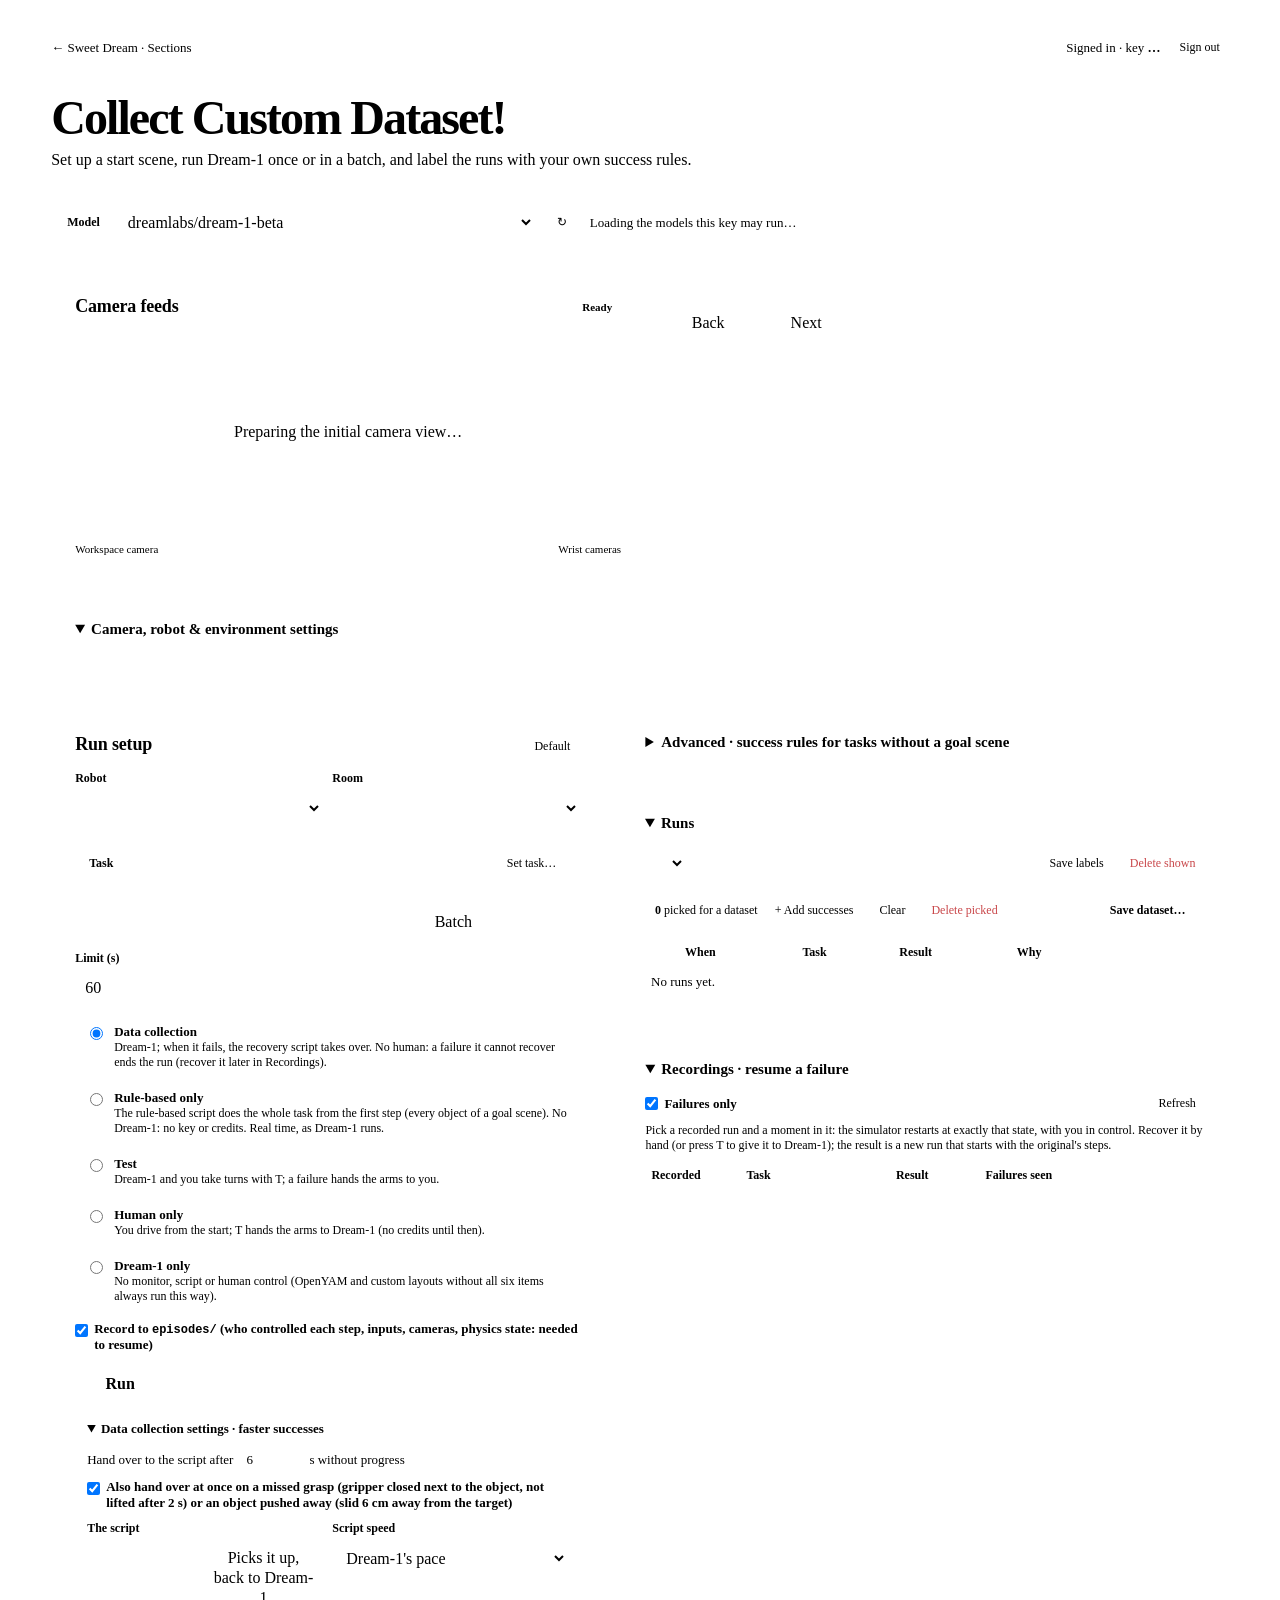
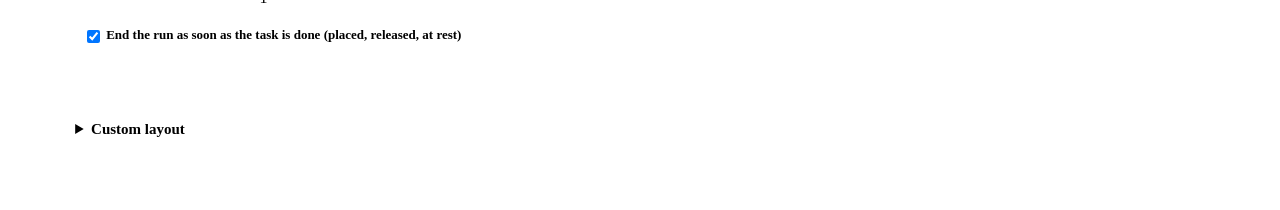
==== static/index.html @ d2696572 "Guide collection setup alongside the camera feed and review before launch" ====
<!doctype html>
<html lang="en">
<head>
<meta charset="utf-8">
<meta name="viewport" content="width=device-width, initial-scale=1">
<title>Sweet Dream · Collect Custom Dataset</title>
<link rel="icon" type="image/svg+xml" href="/icon.svg">
<link rel="preconnect" href="https://fonts.googleapis.com">
<link rel="preconnect" href="https://fonts.gstatic.com" crossorigin>
<link rel="stylesheet" href="https://fonts.googleapis.com/css2?family=Inter:wght@400;500;600;700&display=swap">
<script>
  const selectedTheme = new URLSearchParams(location.search).get("theme");
  if (selectedTheme === "soft" || selectedTheme === "bauhaus") {
    sessionStorage.setItem("sweetDreamTheme", selectedTheme);
  }
  if (sessionStorage.getItem("sweetDreamTheme") === "soft") {
    document.documentElement.dataset.theme = "soft";
  }
</script>
<link rel="stylesheet" href="/theme.css">
<style>
  /* Shared Sweet Dream workspace palette. */
  :root {
    color-scheme: light;
    --bg: var(--paper); --panel: var(--white); --well: var(--white);
    --line: var(--rule); --text: var(--ink); --muted: var(--ink-3);
    --accent: var(--sun); --accent-text: var(--ink); --accent-soft: var(--sun-wash); --accent-ink: var(--ochre);
    --btn: var(--well); --btn-hover: #eeebe2;
    --danger: #c9474a; --warn-bg: #fdf3c4; --warn: #7a5c00;
    --ok: #1f7a46; --ok-bg: #eefbf1; --bad: #c9474a; --bad-bg: #fff4f4; --touch: #3b86d1;
  }
  * { box-sizing: border-box; }
  [hidden] { display: none !important; }
  body { margin: 0; background: var(--bg); color: var(--text); font: 15px/1.5 var(--font); -webkit-font-smoothing: antialiased; }
  main { max-width: 1440px; margin: 0 auto; padding: 36px clamp(16px, 4vw, 56px) 48px; }
  header { margin-bottom: 24px; }
  header .topline { padding-bottom: 14px; border-bottom: 1px solid var(--line); display: flex; justify-content: space-between; align-items: center; gap: 10px; flex-wrap: wrap; margin-bottom: 20px; }
  header .back { display: inline-block; font-size: 13px; color: var(--muted); text-decoration: none; }
  header .account { display: flex; align-items: center; gap: 10px; font-size: 13px; color: var(--muted); }
  header .back:hover { color: var(--accent-ink); }
  .modelbar { display: flex; align-items: center; gap: 10px 14px; flex-wrap: wrap; margin: 0 0 20px; padding: 12px 16px;
              background: var(--accent-soft); border: 1px solid color-mix(in srgb, var(--accent) 35%, transparent); border-radius: 4px; }
  .modelbar label { margin: 0; font-weight: 600; }
  .modelbar select { width: auto; flex: 0 1 420px; }
  .modelbar .model-note { flex: 1 1 260px; font-size: 13px; color: var(--muted); }
  .modelbar.ft { background: var(--ok-bg); border-color: color-mix(in srgb, var(--ok) 35%, transparent); }
  .modelbar.ft .model-note b { color: var(--ok); }
  h1 { font-size: clamp(32px, 4.5vw, 48px); line-height: 1.05; letter-spacing: -.04em; font-weight: 700; margin: 0; }
  h2 { font-size: 18px; letter-spacing: -.01em; font-weight: 650; margin: 0 0 16px; }
  .sub { color: var(--muted); margin: 8px 0 0; }
  .workspace { display: grid; grid-template-columns: minmax(410px, 1fr) minmax(0, 1.1fr); gap: 18px; align-items: start; }
  .col { display: flex; flex-direction: column; gap: 16px; min-width: 0; }
  .panel { min-width: 0; background: var(--panel); border: 1px solid var(--line); border-radius: var(--radius); padding: clamp(14px, 2vw, 24px); }
  .row { display: grid; grid-template-columns: minmax(0, 1fr) 72px; gap: 10px; }
  .hrow { display: flex; gap: 8px; align-items: center; flex-wrap: wrap; }
  .grid3 { display: grid; grid-template-columns: minmax(0, 1fr) minmax(0, 1fr) minmax(0, 2fr); gap: 10px; align-items: start; }
  label, .label { display: block; font-size: 12px; font-weight: 550; color: var(--muted); margin-bottom: 5px; }
  input, select { width: 100%; min-width: 0; padding: 8px 10px; border: 1px solid var(--line); border-radius: var(--radius); background: var(--well); color: var(--text); font: inherit; }
  input[type="number"] { font-variant-numeric: tabular-nums; }
  input[type="checkbox"], input[type="radio"] { width: auto; flex: none; accent-color: var(--accent); }
  button, summary, input, select { outline-offset: 3px; }
  :focus-visible { outline: 2px solid var(--accent-ink); }
  button { padding: 8px 16px; border: 1px solid var(--line); border-radius: var(--radius); font: inherit; font-weight: 500; cursor: pointer; background: var(--btn); color: var(--ink); transition: background .15s, border-color .15s; }
  button:hover:not(:disabled) { background: var(--btn-hover); border-color: var(--line); }
  button:disabled { opacity: .45; cursor: default; }
  :is(#run, #startBatch, #saveDataset, #saveConfirm):not(.stop) {
    background: var(--accent); border-color: var(--accent); font-weight: 650;
  }
  :is(#run, #startBatch, #saveDataset, #saveConfirm):hover:not(:disabled):not(.stop) {
    background: var(--sun-hover); border-color: var(--sun-hover);
  }
  input[type="range"] { accent-color: var(--accent); }
  .workspace > .col > .panel:first-child { border-top: 2px solid var(--ink); }
  button.stop { background: #fc9ea0; border-color: #fc9ea0; color: var(--ink); }
  button.stop:hover:not(:disabled) { background: #fb8a8d; border-color: #fb8a8d; }
  button.ghost { background: transparent; color: var(--text); border-color: var(--line); font-weight: 500; }
  button.ghost:hover:not(:disabled) { background: #eeeeee; border-color: var(--line); }
  /* goal scene popup */
  .goal-row { display: flex; gap: 8px; align-items: center; flex-wrap: wrap; margin-top: 10px; font-size: 13px; }
  .goal-row .goal-note { color: var(--muted); flex: 1 1 200px; }
  .goal-row .goal-note b { color: var(--accent-ink); }
  .task-card { margin: 14px 0 12px; padding: 12px 14px; border: 1px solid var(--line); border-radius: 4px; background: var(--well); }
  .task-card-head { display: flex; justify-content: space-between; align-items: center; gap: 8px; }
  .task-card-head label { margin: 0; }
  .task-prompt { font-weight: 600; margin: 6px 0 2px; word-break: break-word; }
  .task-dialog-grid { display: grid; grid-template-columns: minmax(0, 1.55fr) minmax(260px, 1fr); gap: 16px; padding: 8px 18px 0; }
  @media (max-width: 820px) { .task-dialog-grid { grid-template-columns: 1fr; } }
  .task-side h4 { margin: 0 0 6px; font-size: 14px; }
  .task-side section { margin-bottom: 14px; }
  .task-side .examples { margin-top: 6px; }
  .range-row { display: grid; grid-template-columns: 92px 1fr 54px; gap: 8px; align-items: center; font-size: 13px; margin: 6px 0; }
  .range-row input[type=range] { width: 100%; padding: 0; }
  dialog#goalDialog { width: min(1180px, 97vw); max-width: 96vw; padding: 0; border: 1px solid var(--line); border-radius: 4px;
    background: var(--panel); color: var(--text); }
  dialog#goalDialog::backdrop { background: rgba(0, 0, 0, .6); }
  .goal-head { display: flex; justify-content: space-between; align-items: baseline; gap: 12px; padding: 16px 18px 6px; }
  .goal-head h3 { margin: 0; font-size: 18px; }
  .goal-body { padding: 8px 18px 0; }
  .goal-stage { position: relative; width: 100%; aspect-ratio: 16 / 9; background: #000; border-radius: 4px; overflow: hidden; }
  .goal-stage img, .goal-stage svg { position: absolute; inset: 0; width: 100%; height: 100%; }
  .goal-stage svg { touch-action: none; }
  .goal-stage .busy { position: absolute; inset: 0; display: grid; place-items: center; background: rgba(0, 0, 0, .55);
    color: #fff; font: 700 20px system-ui, sans-serif; letter-spacing: .01em; text-shadow: 0 2px 6px #000; }
  .goal-stage .busy[hidden] { display: none; }
  .goal-stage .busy span { padding: 10px 18px; border-radius: 4px; background: rgba(0, 0, 0, .7); border: 1px solid rgba(255, 255, 255, .25); }
  .goal-marker { cursor: grab; }
  .goal-marker:active { cursor: grabbing; }
  .goal-marker text { font: 600 13px system-ui, sans-serif; fill: #fff; paint-order: stroke; stroke: #000; stroke-width: 3px; }
  .goal-list { display: grid; gap: 6px; font-size: 13px; color: var(--muted); margin: 10px 0 0; min-height: 1.4em; }
  .goal-list .goal-rel { display: flex; flex-wrap: wrap; align-items: center; gap: 8px; }
  .goal-list select { width: auto; padding: 4px 8px; font-size: 13px; }
  .goal-foot { display: flex; justify-content: space-between; gap: 10px; flex-wrap: wrap; padding: 14px 18px 16px; }
  button.small { padding: 4px 9px; font-size: 12px; }
  button.danger { color: var(--bad); border-color: var(--bad-bg); }
  button.danger:hover:not(:disabled) { background: var(--bad-bg); filter: none; }
  .actions { display: flex; gap: 8px; margin-top: 14px; flex-wrap: wrap; align-items: center; }
  .actions button { min-width: 90px; }
  .examples { display: flex; flex-wrap: wrap; gap: 6px; margin-top: 10px; }
  .examples button, #oodReset { background: transparent; color: var(--muted); border-color: var(--line); font-weight: 500; padding: 4px 9px; font-size: 11px; }
  .fold > summary, .ood summary { cursor: pointer; font-size: 15px; font-weight: 650; }
  .fold > summary::marker, .ood summary::marker { color: var(--accent-ink); }
  .fold[open] > summary { margin-bottom: 14px; }
  .ood-grid { display: grid; grid-template-columns: repeat(2, minmax(0, 1fr)); gap: 10px; margin: 14px 0 10px; }
  .ood fieldset { min-width: 0; margin: 0; padding: 9px 11px 11px; background: var(--well); border: 1px solid var(--line); border-radius: 4px; }
  .ood legend { padding: 0 5px; font-weight: 650; font-size: 12px; }
  .ood-field + .ood-field { margin-top: 9px; }
  .ood-slider { display: grid; grid-template-columns: minmax(0, 1fr) 4.4rem; gap: 8px; align-items: center; }
  .ood-slider input[type="range"] { background: transparent; border: 0; margin: 0; padding: 0; accent-color: var(--accent); cursor: pointer; }
  .ood-slider input[type="number"], .ood select { padding: 5px 7px; font-size: 12px; }
  .monitor-header { display: flex; justify-content: space-between; align-items: center; gap: 12px; margin-bottom: 12px; flex-wrap: wrap; }
  .monitor-header h2 { margin: 0; }
  .status { display: inline-flex; align-items: center; gap: 7px; padding: 3px 9px; border: 1px solid var(--line); border-radius: 4px; font-size: 11px; }
  .dot { width: 7px; height: 7px; border-radius: 50%; background: var(--muted); }
  .dot.on { background: var(--accent); }
  .status[data-state="error"] { color: var(--danger); }
  .status[data-state="error"] .dot { background: var(--danger); }
  .muted { color: var(--muted); }
  .small { font-size: 12px; }
  #statusMore { margin: 10px 0 0; font-size: 12px; }
  #statusMore:empty { display: none; }
  .view { width: 100%; aspect-ratio: 720 / 270; border-radius: 4px; display: block; }
  img.view { background: #1c1c1c; object-fit: contain; }
  .placeholder { border: 1px dashed var(--line); background: var(--well); display: grid; place-items: center; color: var(--muted); text-align: center; padding: 12px; }
  .legend { display: flex; justify-content: space-between; gap: 8px; font-size: 11px; color: var(--muted); margin-top: 9px; }
  pre { margin: 12px 0 0; padding: 10px; border-radius: 4px; background: var(--well); max-height: 160px; overflow: auto; font-size: 12px; color: var(--muted); white-space: pre-wrap; overflow-wrap: anywhere; }
  details.log summary { font-size: 11px; color: var(--muted); cursor: pointer; margin-top: 10px; }

  /* API key, mode and task notes */
  .grid2 { display: grid; grid-template-columns: repeat(auto-fit, minmax(160px, 1fr)); gap: 10px; margin-bottom: 14px; }
  /* error banner: every error the page shows, in one place */
  .errbar { border: 1px solid var(--danger); background: color-mix(in srgb, var(--danger) 10%, var(--panel)); border-radius: 4px;
            padding: 10px 14px; margin: 0 0 16px; display: grid; grid-template-columns: 1fr auto; gap: 4px 12px; }
  .errbar[hidden] { display: none; }
  .errbar strong { color: var(--danger); font-size: 14px; }
  .errbar .hint { font-size: 13px; grid-column: 1; }
  .errbar .acts { grid-column: 1 / -1; display: flex; gap: 8px; flex-wrap: wrap; }
  .errbar .acts:empty { display: none; }
  .errbar details { grid-column: 1 / -1; font-size: 12px; color: var(--muted); }
  .errbar pre { white-space: pre-wrap; overflow-wrap: anywhere; margin: 6px 0 0; }
  .errbar .close { grid-column: 2; grid-row: 1; align-self: start; }
  fieldset.bad { border-color: var(--danger) !important; }
  /* in-page confirm / notice (window.confirm and alert do nothing in some embedded browsers) */
  dialog.ask { border: 1px solid var(--line); border-radius: 4px; background: var(--panel); color: var(--text); padding: 18px 20px; max-width: 440px; }
  dialog.ask::backdrop { background: #0008; }
  dialog.ask p { margin: 0 0 14px; font-size: 14px; line-height: 1.5; white-space: pre-line; }
  dialog.ask .acts { display: flex; justify-content: flex-end; gap: 8px; }
  .setup-head { display: flex; justify-content: space-between; align-items: baseline; gap: 8px; }
  .robot-note { font-size: 12px; color: var(--muted); margin: -6px 0 14px; min-height: 0; }
  .robot-note:empty { display: none; }
  .robot-note.bad { color: var(--warn); }
  .robot-note a { color: var(--accent-ink); }
  .yam-only.off { opacity: .45; pointer-events: none; }
  .toggle { display: grid; grid-template-columns: 1fr 1fr; border: 1px solid var(--line); border-radius: 4px; overflow: hidden; }
  .toggle button { border-radius: 0; border: 0; background: var(--well); color: var(--muted); font-weight: 500; padding: 7px 6px; line-height: 1.25; min-width: 0; overflow-wrap: anywhere; }
  .toggle button:hover:not(:disabled):not(.on) { background: #f4f1ec; border: 0; }
  .toggle button.on { background: var(--ink); border-color: var(--ink); color: #ffffff; font-weight: 600; }
  .toggle button.on:hover:not(:disabled) { background: var(--ink-hover); border-color: var(--ink-hover); }
  .mode { margin-bottom: 4px; }  /* the full width of the panel */
  .toggle.types { grid-template-columns: repeat(auto-fit, minmax(104px, 1fr)); margin-bottom: 10px; }
  .toggle.types button { padding: 6px 4px; font-size: 12px; }
  .task-note { font-size: 12px; margin-top: 6px; color: var(--muted); }
  .task-note.bad, .scene-note.bad, .batch-end.bad { color: var(--bad); }

  /* chips (objects, batch tasks) */
  .items { display: flex; flex-wrap: wrap; gap: 6px; }
  .item { display: inline-block; max-width: 100%; padding: 4px 10px; border: 1px solid var(--line); border-radius: 4px; background: var(--well); color: var(--text); font-weight: 500; font-size: 12px; line-height: 1.4; text-align: left; overflow-wrap: anywhere; }
  .item i { width: 9px; height: 9px; border-radius: 50%; display: inline-block; margin-right: 6px; vertical-align: -1px; }
  .item.on { background: var(--accent-soft); border-color: var(--accent); }
  .item.off { opacity: .45; text-decoration: line-through; }
  .item .judge { color: var(--muted); font-weight: 400; }
  .item .remove { margin-left: 2px; padding: 0 4px; border-radius: 4px; color: var(--muted); font-weight: 700; }
  .item .remove:hover { background: var(--bad-bg); color: var(--bad); }
  .pairs-edit { display: flex; flex-wrap: wrap; gap: 8px; align-items: center; margin-top: 8px; font-size: 12px; }
  .pair { display: inline-flex; align-items: center; gap: 4px; padding: 3px 4px 3px 6px; border: 1px solid var(--line); border-radius: 4px; background: var(--well); }
  .pair select { width: auto; padding: 3px 6px; font-size: 12px; }
  .pair .remove { cursor: pointer; padding: 0 5px; border-radius: 4px; color: var(--muted); font-weight: 700; }
  .pair .remove:hover { background: var(--bad-bg); color: var(--bad); }

  /* run modes, human control and recordings (KSY) */
  .modes { display: grid; gap: 6px; margin-top: 12px; }
  .modes label { display: flex; gap: 8px; align-items: flex-start; margin: 0; padding: 7px 10px; border: 1px solid var(--line); border-radius: 4px; background: var(--well); color: var(--text); font-size: 13px; font-weight: 600; cursor: pointer; }
  .modes label:has(input:checked) { border-color: var(--accent); background: var(--accent-soft); }
  .modes input { margin-top: 3px; }
  .modes span.muted { display: block; font-weight: 400; font-size: 12px; }
  .help { padding: 10px 12px; border-radius: 4px; background: var(--warn-bg); color: var(--warn); margin-top: 12px; font-weight: 600; font-size: 13px; }
  .help.ok { background: var(--ok-bg); color: var(--ok); }
  .control-head { display: flex; gap: 8px; align-items: center; flex-wrap: wrap; margin-top: 12px; }
  .badge { display: inline-block; padding: 2px 10px; border-radius: 4px; font-weight: 650; font-size: 12px; border: 1px solid var(--line); }
  .badge.human { background: var(--accent); color: var(--accent-text); border-color: var(--accent); }
  .badge.returning, .badge.paused { background: var(--warn-bg); color: var(--warn); }
  .badge.script { background: var(--ok-bg); color: var(--ok); border-color: var(--ok); }
  .control-buttons { display: flex; gap: 6px; flex-wrap: wrap; margin: 10px 0 6px; }
  .control-buttons button { padding: 6px 11px; font-size: 12px; }
  .keys { display: grid; grid-template-columns: auto 1fr; gap: 3px 10px; font-size: 12px; margin: 8px 0 0; }
  .keys dd { margin: 0; color: var(--muted); }
  kbd.down { background: var(--accent); color: var(--accent-text); }
  img.view.control { cursor: crosshair; }
  .pill { display: inline-block; padding: 0 8px; border-radius: 4px; font-size: 11px; border: 1px solid var(--line); }
  .pill.failure { color: var(--bad); border-color: var(--bad); }
  .pill.success { color: var(--ok); border-color: var(--ok); }
  .eps-wrap { max-height: 280px; overflow: auto; }
  tr.chosen td { background: var(--accent-soft); }
  .resume { display: grid; grid-template-columns: repeat(auto-fit, minmax(220px, 1fr)); gap: 14px; margin-top: 14px; }
  .resume img { width: 100%; aspect-ratio: 16 / 9; object-fit: contain; background: #1c1c1c; border-radius: 4px; }
  .resume input[type=range] { padding: 0; border: 0; background: transparent; accent-color: var(--accent); }

  .collect-box { margin-top: 10px; padding: 10px 12px; border: 1px solid var(--line); border-radius: 4px; background: var(--well); }
  .collect-box summary { cursor: pointer; font-size: 13px; font-weight: 650; }
  .collect-box .grid2 { margin: 10px 0 6px; }
  .collect-box .check { margin: 6px 0 0; align-items: flex-start; }
  .collect-box .check input { margin-top: 3px; }
  .inline-num { display: inline-flex; align-items: center; gap: 6px; font-size: 13px; }
  .inline-num input { width: 64px; padding: 5px 7px; }

  /* custom layout */
  .check { display: flex; gap: 8px; align-items: center; font-size: 13px; color: var(--text); margin: 0 0 12px; }
  .check code { font-size: 12px; }
  #layoutBody { display: flex; flex-direction: column; gap: 12px; }
  #layoutBody.off { opacity: .5; }
  .robot { border: 1px solid var(--line); border-radius: 4px; padding: 7px 11px; background: var(--well); display: flex; justify-content: space-between; align-items: baseline; gap: 8px; flex-wrap: wrap; }
  .robot strong { font-size: 13px; }
  .robot span { font-size: 11px; color: var(--muted); }
  svg.map { width: 100%; max-width: 520px; height: auto; display: block; border-radius: 4px; touch-action: none; user-select: none; }
  svg.map text { font-size: 22px; font-weight: 600; fill: #3b3326; pointer-events: none; }
  svg.map [data-item] { cursor: grab; }
  .scene-note { font-size: 12px; color: var(--muted); }

  /* batch progress (in the monitor) */
  .batch-box { display: flex; flex-direction: column; gap: 12px; padding: 18px; border: 1px dashed var(--line); border-radius: 4px; background: var(--well); overflow-wrap: anywhere; }
  .batch-box .title { display: flex; justify-content: space-between; gap: 12px; flex-wrap: wrap; font-size: 15px; }
  .bar { height: 10px; background: var(--line); border-radius: 4px; overflow: hidden; }
  .bar div { height: 100%; width: 0; background: var(--accent); transition: width .3s; }
  .counts { display: flex; gap: 8px; flex-wrap: wrap; align-items: center; font-size: 13px; }
  video.view { background: #1c1c1c; object-fit: contain; }
  .cam-tabs { display: inline-flex; gap: 4px; }
  .cam-tabs button { padding: 2px 8px; font-size: 11px; background: transparent; color: var(--muted); border: 1px solid var(--line); border-radius: 4px; }
  .cam-tabs button.on { color: var(--accent-ink); border-color: var(--accent); }
  .batch-live { display: grid; grid-template-columns: repeat(auto-fit, minmax(240px, 1fr)); gap: 10px; }
  .batch-live:empty { display: none; }
  .batch-live figure { margin: 0; }
  .batch-live img { width: 100%; aspect-ratio: 16 / 6; object-fit: contain; background: #1c1c1c; border-radius: 4px; display: block; }
  .batch-live figcaption { font-size: 11px; color: var(--muted); margin-top: 3px; overflow-wrap: anywhere; }

  /* success rules */
  .banners { display: grid; grid-template-columns: repeat(auto-fit, minmax(150px, 1fr)); gap: 10px; }
  .banner { border: 1px solid var(--line); border-radius: 4px; padding: 12px; background: var(--well); display: flex; flex-direction: column; gap: 8px; }
  .banner .head { display: flex; align-items: center; gap: 8px; font-weight: 650; font-size: 13px; }
  .banner .num { width: 20px; height: 20px; border-radius: 50%; background: var(--accent); color: var(--accent-text); display: grid; place-items: center; font-size: 11px; flex: none; }
  .banner .value { font-size: 22px; font-weight: 600; color: var(--accent-ink); line-height: 1.1; }
  .banner .value small { font-size: 13px; font-weight: 500; color: var(--muted); }
  .banner p { margin: 0; font-size: 12px; color: var(--muted); }
  .banner input[type=range] { padding: 0; border: 0; background: transparent; accent-color: var(--accent); }
  .scale { display: flex; justify-content: space-between; font-size: 11px; color: var(--muted); margin-top: -6px; }
  .hint { color: var(--muted); font-size: 12px; margin: 0 0 12px; }
  .saved-note { font-size: 12px; color: var(--muted); margin-top: 8px; min-height: 18px; }

  /* runs */
  .chip { display: inline-block; padding: 1px 8px; border-radius: 4px; font-weight: 700; font-size: 11px; white-space: nowrap; }
  .chip.success { background: var(--ok-bg); color: var(--ok); }
  .chip.failure { background: var(--bad-bg); color: var(--bad); }
  .chip.invalid { background: var(--warn-bg); color: var(--warn); }
  table { width: 100%; border-collapse: collapse; font-size: 13px; table-layout: fixed; }
  th, td { text-align: left; padding: 7px 6px; border-bottom: 1px solid var(--line); vertical-align: top; overflow-wrap: break-word; }
  th { color: var(--muted); font-weight: 550; font-size: 12px; }
  th:nth-child(1) { width: 17%; } th:nth-child(3) { width: 16%; } th:nth-child(5) { width: 14%; }
  #runsTable th:nth-child(1) { width: 34px; } #runsTable th:nth-child(2) { width: 16%; }
  #runsTable th:nth-child(3) { width: auto; } #runsTable th:nth-child(4) { width: 15%; }
  #runsTable th:nth-child(5) { width: auto; } #runsTable th:nth-child(6) { width: 12%; }
  /* The run list fits its panel's width (not the window's): fewer columns when the panel is narrow. */
  #runsPanel { container-type: inline-size; }
  @container (max-width: 560px) {
    .hide-md { display: none; }
    #runsTable th:nth-child(2) { width: 21%; } #runsTable th:nth-child(4) { width: 21%; }
  }
  @container (max-width: 400px) {
    .hide-sm { display: none; }
    #runsTable th:nth-child(2) { width: 27%; } #runsTable th:nth-child(4) { width: 27%; }
  }
  .pick { width: 26px; height: 26px; padding: 0; border-radius: 4px; font-weight: 700; font-size: 15px; line-height: 1;
          background: transparent; color: var(--muted); border: 1px solid var(--line); }
  .pick.on { background: var(--accent); color: var(--accent-text); border-color: var(--accent); }
  tr.picked td:first-child { box-shadow: inset 3px 0 0 var(--accent); }
  .run-settings { display: block; font-size: 11px; color: var(--muted); margin-top: 2px; }
  .dataset-bar { display: flex; gap: 8px; align-items: center; flex-wrap: wrap; margin-top: 10px; padding: 8px 10px; border: 1px solid var(--line); border-radius: 4px; background: var(--well); }
  .dataset-bar input { width: 150px; padding: 5px 8px; font-size: 12px; }
  .dataset-note { font-size: 12px; color: var(--muted); margin-top: 6px; }
  .dataset-note.ok { color: var(--ok); }
  label.check { display: inline-flex; gap: 6px; align-items: center; font-size: 13px; color: var(--text); cursor: pointer; margin: 0; }
  label.check input { width: auto; margin: 0; }
  dialog.save { width: min(560px, calc(100vw - 32px)); max-height: calc(100vh - 32px); padding: 20px; border: 1px solid var(--line); border-radius: 4px; background: var(--panel); color: var(--text); }
  dialog.save::backdrop { background: rgba(0, 0, 0, .55); }
  dialog.save h2 { margin: 0 0 4px; }
  dialog.save .field { margin-top: 12px; }
  .places { display: flex; gap: 6px; flex-wrap: wrap; margin-top: 8px; }
  .folders { list-style: none; margin: 8px 0 0; padding: 4px; height: 200px; overflow: auto; border: 1px solid var(--line); border-radius: 4px; background: var(--well); }
  .folders li button { display: block; width: 100%; text-align: left; padding: 5px 8px; border: 0; border-radius: 4px; background: transparent; color: var(--text); font-weight: 400; font-size: 13px; overflow-wrap: anywhere; }
  .folders li button:hover, .folders li button:focus-visible { background: var(--accent-soft); }
  .folders li.empty { padding: 8px; color: var(--muted); font-size: 12px; }
  .save-target { margin-top: 10px; font-size: 12px; color: var(--muted); overflow-wrap: anywhere; }
  .save-target code { color: var(--text); }
  .save-error { margin-top: 8px; font-size: 12px; color: var(--bad); }
  .dialog-actions { display: flex; justify-content: flex-end; gap: 8px; margin-top: 16px; }
  dl.settings { display: grid; grid-template-columns: max-content minmax(0, 1fr); gap: 3px 12px; font-size: 12px; margin: 6px 0 0; }
  dl.settings dt { color: var(--muted); }
  dl.settings dd { margin: 0; overflow-wrap: anywhere; }
  tbody tr { cursor: pointer; }
  tbody tr:hover, tbody tr.sel { background: var(--accent-soft); }
  .detail { display: grid; grid-template-columns: minmax(0, 1fr); gap: 12px; margin-top: 14px; }
  .checks { list-style: none; padding: 0; margin: 8px 0 0; font-size: 13px; }
  .checks li { padding: 2px 0; }
  .checks .y { color: var(--ok); font-weight: 700; }
  .checks .n { color: var(--bad); font-weight: 700; }
  .hand { margin-top: 12px; padding: 12px; border: 1px solid var(--line); border-radius: 4px; background: var(--well); }
  .hand-buttons { display: flex; flex-wrap: wrap; gap: 6px; margin: 6px 0 8px; }
  .hand-buttons button { background: var(--panel); color: var(--text); border-color: var(--line); font-weight: 550; padding: 6px 11px; }
  .hand-buttons button.on[data-hand="success"] { background: var(--ok-bg); color: var(--ok); border-color: var(--ok); }
  .hand-buttons button.on[data-hand="failure"] { background: var(--bad-bg); color: var(--bad); border-color: var(--bad); }
  .hand-buttons button.on[data-hand="invalid"] { background: var(--warn-bg); color: var(--warn); border-color: var(--warn); }
  kbd { font: 11px ui-monospace, monospace; padding: 0 4px; border: 1px solid var(--line); border-radius: 4px; color: var(--muted); margin-left: 4px; }
  .by-hand { font-size: 11px; color: var(--accent-ink); margin-left: 4px; }
  svg.chart { width: 100%; height: auto; display: block; margin-top: 6px; }
  .examples button { max-width: 100%; text-align: left; overflow-wrap: anywhere; }
  .monitor-header .status { max-width: 100%; }
  .warming { display: flex; gap: 10px; align-items: flex-start; margin: 0 0 12px; padding: 10px 12px; border-radius: 4px;
             background: var(--warn-bg); color: var(--warn); font-size: 13px; }
  .view-wrap { position: relative; }
  .warming-overlay { position: absolute; inset: 0; z-index: 2; display: grid; place-content: center; justify-items: center; gap: 12px;
                     border-radius: 4px; background: color-mix(in srgb, var(--bg) 96%, transparent); text-align: center; color: var(--text); }
  .warming-overlay .ring { width: 64px; height: 64px; border-radius: 50%; border: 6px solid color-mix(in srgb, var(--accent) 30%, var(--bg));
                           border-top-color: var(--accent-ink); animation: warming-spin .9s linear infinite; }
  .warming-overlay strong { font-size: 15px; font-weight: 600; }
  .warming-overlay span { font-size: 13px; color: var(--muted); }
  @keyframes warming-spin { to { transform: rotate(360deg); } }
  @media (prefers-reduced-motion: reduce) { .warming-overlay .ring { animation-duration: 2.4s; } }
  .batch-box .title strong { min-width: 0; overflow-wrap: anywhere; }
  svg.chart text { fill: var(--muted); font-size: 11px; }
  .chart-legend { display: flex; flex-wrap: wrap; gap: 12px; font-size: 11px; color: var(--muted); margin-top: 4px; }
  .sw { display: inline-block; width: 12px; height: 8px; border-radius: 2px; margin-right: 4px; vertical-align: middle; }

  @media (max-width: 900px) {
    .workspace { grid-template-columns: minmax(0, 1fr); }
  }
  @media (max-width: 560px) {
    main { padding-top: 24px; }
    .panel { padding: 14px; }
    .ood-grid { grid-template-columns: minmax(0, 1fr); }
    .grid3 { grid-template-columns: minmax(0, 1fr) minmax(0, 1fr); }
    .grid3 > :last-child { grid-column: 1 / -1; }
  }
  .collection-console { display: grid; grid-template-columns: minmax(0, 1.05fr) minmax(0, 1fr); gap: 18px; align-items: start; margin-bottom: 24px; }
  #wizard { min-width: 0; }
  #wizard > section { max-height: 54dvh; overflow: auto; scrollbar-gutter: stable; padding: 2px; }
  @media (max-width: 760px) {
    .collection-console { grid-template-columns: minmax(0, 1fr); gap: 12px; }
    #wizard > section { max-height: 38dvh; }
    .collection-console .monitor .view { max-height: 24dvh; }
  }
  #stageNav { display: flex; gap: 8px; flex-wrap: wrap; margin-bottom: 16px; }
  #stageNav button { background: var(--panel); color: var(--text); border: 1px solid var(--line); }
  #stageNav [aria-current="step"] { background: var(--accent-soft); border-color: var(--accent-ink); }
  #wizard .panel + .panel { margin-top: 12px; }
  #wizard dl { display: grid; grid-template-columns: minmax(7rem, 1fr) 3fr; gap: 6px 14px; }
  #wizard dd { margin: 0; overflow-wrap: anywhere; }
  .workspace:has(> .col:empty) { grid-template-columns: 1fr; }
  .workspace > .col:empty { display: none; }
</style>
</head>
<body>
<main>
  <header>
    <div class="topline">
      <a class="back" href="/sections">← Sweet Dream · Sections</a>
      <div class="account"><span>Signed in · key <b id="keyHint">…</b></span><button type="button" class="ghost small" id="signOut">Sign out</button></div>
    </div>
    <h1>Collect Custom Dataset!</h1>
    <p class="sub">Set up a start scene, run Dream-1 once or in a batch, and label the runs with your own success rules.</p>
  </header>
  <section class="modelbar" id="modelBar" aria-label="Model">
    <label for="model">Model</label>
    <select id="model" aria-describedby="modelNote"><option>dreamlabs/dream-1-beta</option></select>
    <button type="button" class="ghost small" id="modelReload" title="List the models this key may run again (after a fine-tuning job finishes)">↻</button>
    <span class="model-note" id="modelNote">Loading the models this key may run…</span>
  </section>
  <dialog class="ask" id="askDialog" aria-labelledby="askText">
    <p id="askText"></p>
    <div class="acts"><button class="ghost" id="askNo">Cancel</button><button id="askYes">OK</button></div>
  </dialog>
  <div class="errbar" id="errBar" role="alert" hidden>
    <strong id="errTitle"></strong>
    <button class="ghost small close" id="errClose" aria-label="Dismiss the error">✕</button>
    <div class="hint" id="errHint"></div>
    <div class="acts" id="errActs"></div>
    <details id="errMore"><summary>Details</summary><pre id="errRaw"></pre></details>
  </div>

  <div class="collection-console">
  <section class="panel monitor" aria-labelledby="viewTitle">
    <div class="monitor-header">
      <h2 id="viewTitle">Camera feeds</h2>
      <div class="status" id="statusBadge" role="status"><span class="dot" id="dot"></span><strong id="statusText">Ready</strong></div>
    </div>
    <div class="warming" id="warmingNote" role="status" hidden><span id="warmingText"></span></div>
    <div class="view-wrap">
    <div class="warming-overlay" id="warmingOverlay" hidden><div class="ring" aria-hidden="true"></div>
      <strong>Starting the model…</strong><span id="warmingWait"></span></div>
    <img id="live" class="view" alt="Live camera view" hidden>
    <div id="placeholder" class="view placeholder">Preparing the initial camera view…</div>
    <div id="batchBox" class="batch-box" hidden>
      <div class="title"><strong id="batchTitle"></strong><span class="muted" id="batchTime"></span></div>
      <div class="bar"><div id="batchBar"></div></div>
      <div class="counts" id="batchCounts"></div>
      <div class="muted small" id="batchNow"></div>
      <div class="batch-live" id="batchLive" aria-label="Camera view of each episode going now"></div>
      <div class="batch-end small" id="batchEnd"></div>
      <div><button class="ghost small" id="batchShow">Show these runs</button></div>
    </div>
    </div>
    <div class="legend"><span>Workspace camera</span><span>Wrist cameras</span></div>
    <div id="controlBox" hidden>
      <div class="help" id="help" hidden></div>
      <div class="control-head"><strong>Control</strong><span class="badge" id="controlMode">Dream-1</span><span class="muted small" id="teleopInfo"></span></div>
      <div class="small" style="color: var(--warn); min-height: 1.2em" id="reach"></div>
      <div class="muted small" id="message"></div>
      <div class="muted small" id="stage"></div>
      <div class="control-buttons" id="controlButtons">
        <button id="takeBtn">Take over (T)</button>
        <button class="ghost" data-press="lower">Lower</button>
        <button class="ghost" data-press="grip">Grip (Space)</button>
        <button class="ghost" data-press="lift">Lift</button>
        <button class="ghost" data-press="tab">Switch arm (Tab)</button>
        <button class="ghost" data-press="home">Home (H)</button>
        <button class="ghost" data-press="g" id="graspBtn">Grasp: from above (G)</button>
      </div>
      <details class="log"><summary>Mouse and keys</summary>
        <p class="muted small" style="margin: 6px 0 0"><b>Click an object</b> in a camera to move a hand above it (a wrist camera moves its own arm) · <b>drag</b> in the top camera to move the hand along the table · <b>wheel</b> for up / down.</p>
        <dl class="keys">
          <dt><kbd data-k="w">W</kbd><kbd data-k="s">S</kbd></dt><dd>hand away from / toward the top camera</dd>
          <dt><kbd data-k="a">A</kbd><kbd data-k="d">D</kbd></dt><dd>hand left / right in the picture</dd>
          <dt><kbd data-k="r">R</kbd><kbd data-k="f">F</kbd></dt><dd>hand up / down</dd>
          <dt><kbd data-k="q">Q</kbd><kbd data-k="e">E</kbd></dt><dd>turn the hand</dd>
          <dt><kbd data-k="z">Z</kbd><kbd data-k="x">X</kbd></dt><dd>tilt the hand</dd>
          <dt><kbd>G</kbd></dt><dd>grasp from above ↔ tilted (from the side)</dd>
          <dt><kbd>Space</kbd></dt><dd>open / close the gripper</dd>
          <dt><kbd>Tab</kbd></dt><dd>switch arm</dd>
          <dt><kbd>V</kbd></dt><dd>point the hand straight down</dd>
          <dt><kbd>H</kbd></dt><dd>arm back to its start pose</dd>
          <dt><kbd>T</kbd></dt><dd>take the arms from Dream-1 / give them back</dd>
        </dl>
      </details>
    </div>
    <p class="muted" id="previewStatus" role="status" hidden></p>
    <p class="muted" id="statusMore"></p>
    <details class="log" id="logBox" hidden><summary>Log</summary><pre id="log"></pre></details>
  </section>
  <section id="wizard" aria-label="Collection setup">
    <nav id="stageNav" aria-label="Setup steps"></nav>
    <section id="taskStage"></section>
    <section id="sceneStage" hidden></section>
    <section id="optionsStage" hidden></section>
    <section id="reviewStage" hidden>
      <div class="panel"><h2>Review your run</h2><dl id="reviewList"></dl>
      <details><summary>Detailed settings</summary><dl id="reviewDetails"></dl></details>
      <div id="launchActions" class="actions"></div></div>
    </section>
    <div class="actions"><button class="ghost" id="previousStage">Back</button><button id="nextStage">Next</button></div>
  </section>

  <section class="panel ood-panel yam-only" aria-label="Camera, robot &amp; environment settings">
    <details class="ood" open>
      <summary>Camera, robot &amp; environment settings</summary>
      <form id="ood" class="ood-grid" aria-label="Camera, robot &amp; environment settings"></form>
      <button id="oodReset" type="reset" form="ood" hidden>Reset scene settings</button>
      <p id="oodError" class="muted" role="status" hidden></p>
    </details>
  </section>
  </div>
  <div class="workspace">
  <div class="col">
  <section class="panel setup" aria-labelledby="setupTitle">
    <div class="setup-head"><h2 id="setupTitle">Run setup</h2>
      <button class="ghost small" id="defaults" title="Back to the default start: YAM tabletop, every scene setting at its default, nothing random, no custom layout (the seed is kept)">Default</button></div>
    <div class="grid2">
      <div><label for="robot">Robot</label><select id="robot" aria-describedby="robotNote"></select></div>
      <div><label for="room">Room</label><select id="room"></select></div>
    </div>
    <div class="robot-note" id="robotNote"></div>

    <div class="task-card">
      <div class="task-card-head"><label>Task</label><button id="setTask" class="small">Set task…</button></div>
      <div class="task-prompt" id="taskPrompt"></div>
      <div class="muted small" id="taskJudged"></div>
    </div>

    <div class="toggle mode" role="group" aria-label="Mode">
      <button id="modeSingle" class="on" aria-pressed="true">Single run</button>
      <button id="modeBatch" aria-pressed="false">Batch</button>
    </div>
    <div id="seedBox"></div>

    <div id="singleForm">
      <div style="margin-top: 12px; max-width: 160px">
        <label for="seconds">Limit (s)</label><input id="seconds" type="number" min="10" max="900" value="60" title="Up to 300 s, or 900 s in test and human-only runs">
      </div>
      <div class="modes" role="radiogroup" aria-label="Run mode">
        <label><input type="radio" name="runMode" value="collect" checked><span>Data collection<span class="muted">Dream-1; when it fails, the recovery script takes over. No human: a failure it cannot recover ends the run (recover it later in Recordings).</span></span></label>
        <label><input type="radio" name="runMode" value="script"><span>Rule-based only<span class="muted">The rule-based script does the whole task from the first step (every object of a goal scene). No Dream-1: no key or credits. Real time, as Dream-1 runs.</span></span></label>
        <label><input type="radio" name="runMode" value="test"><span>Test<span class="muted">Dream-1 and you take turns with T; a failure hands the arms to you.</span></span></label>
        <label><input type="radio" name="runMode" value="human"><span>Human only<span class="muted">You drive from the start; T hands the arms to Dream-1 (no credits until then).</span></span></label>
        <label><input type="radio" name="runMode" value="plain"><span>Dream-1 only<span class="muted">No monitor, script or human control (OpenYAM and custom layouts without all six items always run this way).</span></span></label>
      </div>
      <div id="singleCollectSlot"></div>
      <label class="check" style="margin: 10px 0 0; align-items: flex-start"><input type="checkbox" id="record" checked style="margin-top: 3px"><span>Record to <code>episodes/</code> <span class="muted">(who controlled each step, inputs, cameras, physics state: needed to resume)</span></span></label>
      <div class="actions">
        <button id="run">Run</button>
        <button id="reset" class="ghost" hidden title="Start the same run again from the beginning">Reset</button>
        <button id="stop" class="stop" hidden>Stop</button>
      </div>
    </div>

    <details class="collect-box" id="collectBox" open>
      <summary id="collectTitle">Data collection settings · faster successes</summary>
      <div class="inline-num" id="stallRow" style="margin-top: 10px">Hand over to the script after
        <input id="stallS" type="number" min="2" max="30" step="1" value="6" aria-label="Seconds without progress"> s without progress</div>
      <label class="check" id="quickRow"><input type="checkbox" id="quickFail" checked><span>Also hand over at once on a <b>missed grasp</b> (gripper closed next to the object, not lifted after 2 s) or an object <b>pushed away</b> (slid 6 cm away from the target)</span></label>
      <div class="grid2">
        <div id="goalRow"><label>The script</label>
          <div class="toggle" role="group" aria-label="The script's goal">
            <button id="goalFinish" class="on" aria-pressed="true" title="Pick the object up, put it in the target, let go">Finishes the task</button>
            <button id="goalCarry" aria-pressed="false" title="Pick the object up and give the arms back to Dream-1">Picks it up, back to Dream-1</button>
          </div>
        </div>
        <div><label for="scriptSpeed">Script speed</label>
          <select id="scriptSpeed"><option value="1">Dream-1's pace</option><option value="1.5">1.5×</option><option value="2">2×</option><option value="3">3×</option></select>
        </div>
      </div>
      <label class="check"><input type="checkbox" id="endOnSuccess" checked><span>End the run as soon as the task is done (placed, released, at rest)</span></label>
    </details>

    <div id="batchForm" hidden>
      <div class="grid2" style="margin-top: 12px">
        <div><label for="batchCount">Episodes</label><input id="batchCount" type="number" min="1" max="500" value="20"></div>
        <div><label for="batchSeconds">Seconds each</label><input id="batchSeconds" type="number" min="10" max="300" value="60"></div>
        <!-- Data collection always draws its episodes from the seed above (train seeds): no choice to show. -->
        <div hidden><label>Seeds</label>
          <div class="toggle" role="group" aria-label="Seeds" style="grid-template-columns: 1fr">
            <button id="splitTrain" class="on" aria-pressed="true" title="One seed is the whole batch: it gives every episode its own layout, and the same seed gives the same episodes again">From the seed</button>
          </div>
        </div>
      </div>
      <div class="grid2" style="margin: 12px 0 0; grid-template-columns: minmax(0, 2fr) minmax(90px, 1fr)">
        <div><label>Each episode</label>
          <div class="toggle" role="group" aria-label="Batch mode" style="grid-template-columns: repeat(2, 1fr)">
            <button id="batchCollect" class="on" aria-pressed="true" title="Dream-1; when it fails, the recovery script takes over">Data collection</button>
            <button id="batchScript" aria-pressed="false" title="The rule-based script does the whole task; no Dream-1, no credits">Rule-based only</button>
            <button id="batchPlain" aria-pressed="false" title="Dream-1 only">Dream-1 only</button>
            <button id="batchOriginal" aria-pressed="false" title="The baseline: the seed and the environment fixed (every episode from the simulator's default scene, the same object layout, with default scene settings); Dream-1 with the recovery script, as in Data collection">Original</button>
          </div>
        </div>
        <div><label for="batchWorkers">At once</label><input id="batchWorkers" type="number" min="1" max="4" value="2" title="Episodes run at the same time (1 to 4)"></div>
      </div>
      <div id="varyRow" style="margin-top: 12px"><label>Scene per episode</label>
        <div class="toggle" role="group" aria-label="Scene per episode">
          <button id="varyOff" class="on" aria-pressed="true" title="Every episode uses the scene settings below and the room picked above">Same settings</button>
          <button id="varyOn" aria-pressed="false" title="Each episode draws, from its own seed and close to the defaults: the workspace camera's position (±3 cm), angle (±8°, roll ±5°) and field of view (±8°), the light (0.8× to 1.2×), and the room (YAM tabletop or Evening den)">Vary per episode</button>
        </div>
        <p class="muted small" id="varyNote" style="margin: 4px 0 0" hidden>Each episode draws, from its own seed and close to the defaults: the camera's position, angle and field of view, the light, and the room (YAM tabletop or Evening den). The same batch seed gives the same scenes again.</p>
      </div>
      <div id="batchCollectSlot"></div>
      <p class="muted small" style="margin: 8px 0 12px" id="batchHow">The seed is the whole batch: it gives each episode its own layout (the same episodes again with the same seed; other seeds share none). The scene settings below apply to every episode; the ones marked <em>random</em> are drawn from each episode's seed. Runs in the background.</p>
      <p class="muted small" style="margin: 8px 0 12px" id="batchHowOriginal" hidden>Original: the seed and the environment are fixed: every episode starts from the simulator's default scene (the same object layout) with default scene settings; the seed and the scene settings below are not used. Dream-1 runs with the failure monitor and the recovery script, as in Data collection (its settings above).</p>
      <p class="small" style="margin: 0 0 4px">Every episode runs <b>the task above</b> (<span id="batchTaskName"></span>).</p>
      <div id="batchTaskList" hidden>
      <label>Tasks <span class="muted">(taken in turn)</span></label>
      <div class="items" id="batchTasks"></div>
      <div class="hrow" style="margin-top: 10px">
        <div style="flex: 1 1 240px"><input id="customPrompt" maxlength="300" placeholder="Your own prompt, e.g. put the apple in the bowl and the banana on the plate" aria-label="Your own prompt"></div>
        <button class="ghost" id="addTask">Add</button>
      </div>
      <div class="pairs-edit">
        <span class="muted">judge as</span>
        <select id="draftType" aria-label="Task type" style="width: auto">
          <option value="pick_place">Pick &amp; place</option><option value="move_to_area">Move to area</option>
          <option value="lift">Lift</option><option value="push">Push</option>
        </select>
        <span id="pairRows" class="pairs-edit" style="margin: 0"></span>
        <button class="ghost small" id="addPair" title="Judge one more object">+ object</button>
      </div>
      </div>
      <div class="actions" style="justify-content: space-between">
        <span class="muted small" id="batchEstimate"></span>
        <span class="hrow"><button id="startBatch">Start batch</button><button id="stopBatch" class="stop" hidden>Stop batch</button></span>
      </div>
    </div>
  </section>



  <section class="panel">
    <details class="fold yam-only" id="layoutPanel">
      <summary>Custom layout</summary>
      <label class="check"><input type="checkbox" id="customOn"> Use my own layout instead of the seed's (single runs)</label>
      <p class="muted small" style="margin: -6px 0 12px">Pick what is on the table and drag it. Settings marked <em>random</em> need the seed's layout, so they are not drawn with a custom layout. Batches always start from seeds.</p>
      <div id="layoutBody" class="off">
        <div class="robot"><strong>Robot: YAM · 2 arms</strong><span>The only robot in this simulator</span></div>
        <div><label>Objects</label><div class="items" id="objectToggles"></div></div>
        <div><label>Targets</label><div class="items" id="targetToggles"></div></div>
        <svg class="map" id="map" viewBox="0 0 720 540" role="img" aria-label="Top view of the table. Drag objects to move them."></svg>
        <div class="hrow" style="justify-content: space-between">
          <div class="scene-note" id="sceneNote"></div>
          <div class="hrow"><button id="shuffle" class="ghost small">Shuffle</button><button id="resetScene" class="ghost small">Reset</button></div>
        </div>
      </div>
    </details>
  </section>
  </div>

  <div class="col">


  <section class="panel">
    <details class="fold" id="rulesPanel">
      <summary>Advanced · success rules for tasks without a goal scene</summary>
      <p class="muted small" style="margin: 0 0 10px">A task with a goal scene is judged by the range set in <b>Set task</b>. These rules judge tasks by their words alone (lift, push, areas), the team's batch task lists, and past runs.</p>
      <div class="toggle types" id="ruleTypes" role="group" aria-label="Task type"></div>
      <p class="hint" id="ruleHint"></p>
      <div class="banners" id="banners"></div>
      <div class="saved-note" id="rulesNote"></div>
    </details>
  </section>

  <section class="panel">
    <details class="fold" id="runsPanel" open>
      <summary>Runs</summary>
      <div class="hrow" style="justify-content: space-between">
        <select id="runFilter" aria-label="Which runs" style="width: auto; max-width: 100%"></select>
        <span class="hrow"><button id="saveLabels" class="ghost small">Save labels</button><button id="deleteShown" class="ghost small danger" title="Delete every run shown in the list, with its recording">Delete shown</button><button id="runOriginal" class="ghost small" hidden title="The baseline of this batch: the same task, judge and time limit, with the seed and the environment fixed (the simulator's default scene and settings every episode) and Dream-1 with the recovery script">Run as original</button></span>
      </div>
      <div class="muted small" id="runSummary" style="margin-top: 8px"></div>
      <div class="dataset-bar" role="group" aria-label="Dataset">
        <span class="small"><b id="pickedCount">0</b> picked for a dataset</span>
        <button class="ghost small" id="pickSuccesses" title="Pick every success the list shows">+ Add successes</button>
        <button class="ghost small" id="pickClear">Clear</button>
        <button class="ghost small danger" id="deletePicked" title="Delete the picked runs, with their recordings">Delete picked</button>
        <button class="small" id="saveDataset" style="margin-left: auto" title="Choose a folder on this computer and save the picked runs there">Save dataset…</button>
      </div>
      <div class="dataset-note" id="datasetNote"></div>
      <table id="runsTable" style="margin-top: 8px">
        <thead><tr><th aria-label="In the dataset"></th><th>When</th><th>Task</th><th>Result</th><th class="hide-sm">Why</th><th class="hide-md">Label by</th></tr></thead>
        <tbody id="runs"><tr><td colspan="6" class="muted">No runs yet.</td></tr></tbody>
      </table>
      <div id="detail" class="detail" hidden>
        <div>
          <video id="detailVideo" class="view" controls muted playsinline preload="metadata" hidden></video>
          <img id="detailImage" class="view" alt="Last frame">
          <div class="legend"><span id="detailMedia">Last frame</span>
            <span class="cam-tabs" id="detailCams" hidden role="group" aria-label="Recording camera">
              <button data-cam="top" class="on">Top</button><button data-cam="left">Left wrist</button><button data-cam="right">Right wrist</button><button data-cam="last">Last frame</button>
            </span></div>
        </div>
        <div>
          <div id="detailHead"></div>
          <div class="hand">
            <div class="label" style="margin: 0">Your label <span class="muted">(wins over the rules)</span></div>
            <div class="hand-buttons" role="group" aria-label="Your label">
              <button data-hand="success">✓ Success<kbd>1</kbd></button>
              <button data-hand="failure">✗ Failure<kbd>2</kbd></button>
              <button data-hand="invalid">Invalid<kbd>3</kbd></button>
              <button data-hand="" class="ghost">Use the rules<kbd>0</kbd></button>
            </div>
            <input id="handNote" maxlength="300" placeholder="Note (optional), e.g. dropped it, then put it back">
            <div class="muted small" id="handState" style="margin-top: 6px"></div>
          </div>
          <ul class="checks" id="detailChecks"></ul>
          <div class="label" style="margin: 12px 0 0">How it was run</div>
          <dl class="settings" id="detailSettings"></dl>
        </div>
        <div>
          <svg class="chart" id="chart" viewBox="0 0 640 190" role="img" aria-label="Distance from each judged object to its target over time"></svg>
          <div class="chart-legend" id="chartLegend"></div>
        </div>
        <div class="hrow" style="justify-content: flex-end">
          <button id="deleteRun" class="ghost small danger" title="Delete this run's trajectory, labels and recording">Delete this run</button>
        </div>
      </div>
    </details>
  </section>

  <section class="panel">
    <details class="fold" id="recordingsPanel" open>
      <summary>Recordings · resume a failure</summary>
      <div class="hrow" style="justify-content: space-between">
        <label class="check" style="margin: 0"><input type="checkbox" id="failuresOnly" checked> Failures only</label>
        <button class="ghost small" id="reloadEps">Refresh</button>
      </div>
      <p class="muted small" style="margin: 8px 0">Pick a recorded run and a moment in it: the simulator restarts at exactly that state, with you in control. Recover it by hand (or press T to give it to Dream-1); the result is a new run that starts with the original's steps.</p>
      <div class="eps-wrap"><table>
        <thead><tr><th>Recorded</th><th>Task</th><th>Result</th><th class="hide-sm">Failures seen</th><th style="width: 76px"></th></tr></thead>
        <tbody id="epsBody"></tbody></table></div>
      <div class="muted small" id="epsEmpty" hidden>No recordings yet: runs in data collection, test or human mode are recorded when Record is ticked.</div>
      <div class="resume" id="resumeBox" hidden>
        <img id="resumeImg" alt="Top camera at the chosen step">
        <div>
          <div><strong id="resumeTitle"></strong></div>
          <div class="muted small" id="resumeInfo" style="margin: 4px 0 10px"></div>
          <label for="resumeStep">Start from step <b id="resumeStepText"></b></label>
          <input type="range" id="resumeStep" min="0" value="0">
          <div class="hrow" style="margin: 8px 0">
            <button class="ghost small" id="toFailure">Failure point</button>
            <button class="ghost small" id="back1s">− 1 s</button>
            <button class="ghost small" id="fwd1s">+ 1 s</button>
          </div>
          <span class="hrow"><button id="resumeBtn">Resume here (you control)</button>
            <button id="deleteRec" class="ghost small danger" title="Delete this recording and its run">Delete</button></span>
        </div>
      </div>
    </details>
  </section>
  </div>
  </div>
</main>

<dialog id="goalDialog" aria-labelledby="goalTitle">
  <div class="goal-head">
    <h3 id="goalTitle">Task</h3>
    <span class="muted small">For single runs and batches alike.</span>
  </div>
  <div class="task-dialog-grid">
    <div>
      <h4 style="margin: 0 0 6px">Goal scene <span class="muted small" style="font-weight: 400">· drag objects to where they should end up (optional)</span></h4>
      <div class="goal-stage">
        <img id="goalImg" alt="The robot's top camera: the goal scene">
        <svg id="goalSvg" viewBox="0 0 640 360" aria-label="Draggable objects and their allowed range"></svg>
        <div class="busy" id="goalBusy" hidden><span id="goalBusyText">Rendering the scene…</span></div>
      </div>
      <div class="goal-list" id="goalList"></div>
    </div>
    <div class="task-side">
      <section>
        <h4>Language</h4>
        <label for="task" class="muted small">What Dream-1 is told</label>
        <input id="task" value="Put the apple into the bowl" maxlength="300">
        <div class="task-note" id="taskNote"></div>
        <div class="examples" id="examples" hidden></div>
      </section>
      <section>
        <h4>Success</h4>
        <p class="muted small" id="goalRuleNote" style="margin: 0 0 6px"></p>
        <div class="range-row"><span>Distance</span><input type="range" id="goalTol" min="1" max="15" step="0.5"><b id="goalTolText"></b></div>
        <div class="range-row"><span>Still time</span><input type="range" id="goalStill" min="0" max="5" step="0.5"><b id="goalStillText"></b></div>
        <label class="check" style="margin: 6px 0 0"><input type="checkbox" id="goalRelease"> Must let go (released)</label>
        <p class="muted small" style="margin: 6px 0 0">The shaded areas on the picture are where each moved object may end up.</p>
      </section>
    </div>
  </div>
  <div class="goal-foot">
    <span class="hrow"><button id="goalReset" class="ghost small">Clear goal scene</button></span>
    <span class="hrow">
      <button id="goalCancel" class="ghost small">Cancel</button>
      <button id="goalUse">Save task</button>
    </span>
  </div>
</dialog>

<dialog class="save" id="saveDialog" aria-labelledby="saveTitle">
  <form method="dialog" id="saveForm">
    <h2 id="saveTitle">Save dataset</h2>
    <div class="muted small" id="saveSummary"></div>
    <div class="field">
      <label for="datasetName">Name</label>
      <input id="datasetName" maxlength="40" placeholder="dataset" autocomplete="off">
    </div>
    <div class="field">
      <label for="savePath">Save in (a folder on this computer)</label>
      <div class="hrow" style="flex-wrap: nowrap">
        <input id="savePath" spellcheck="false" autocomplete="off" placeholder="/Users/me/data">
        <button type="button" class="ghost small" id="saveGo" title="Open the folder typed here">Open</button>
        <button type="button" class="ghost small" id="saveUp" title="The folder above">Up</button>
      </div>
      <div class="places" id="savePlaces"></div>
      <ul class="folders" id="saveFolders" aria-label="Folders"></ul>
    </div>
    <label class="check field" title="Also write the recordings as a LeRobot v2.1 dataset (dream_format/) for Dream Labs fine-tuning, checked with the Dream Labs checks"><input type="checkbox" id="dreamFormat" checked> Also save in the Dream Labs format (LeRobot v2.1)</label>
    <div class="save-target" id="saveTarget"></div>
    <div class="save-error" id="saveError" role="alert"></div>
    <div class="dialog-actions">
      <button type="button" class="ghost" id="saveCancel">Cancel</button>
      <button type="submit" id="saveConfirm">Save here</button>
    </div>
  </form>
</dialog>
<script type="module">
import { loadOOD, readOOD } from "/ood.js";
import { initSeed, seeding, afterPreview, newSeed, advanceSeed, useSeed } from "/seed.js";

const $ = id => document.getElementById(id);
let rules = { distance_cm: 6.5, release: true, still_seconds: 1.0 };
let runs = [], selected = null, liveTimer = null, wasRunning = false, lastRunId = null;
// Open-ended tasks (HSY): Dream-1 runs them; they are not judged (no object -> target).
const OPEN_EXAMPLES = ["Move an object to the center of the workspace", "Move an object to the left side of the workspace"];

async function api(path, body) {
  const options = body === undefined ? {} : { method: "POST", headers: { "Content-Type": "application/json" }, body: JSON.stringify(body) };
  const res = await fetch(path, options);
  const data = await res.json().catch(() => ({}));
  if (!res.ok) throw new Error(data.error || res.statusText);
  return data;
}
const esc = s => String(s ?? "").replace(/[&<>"]/g, c => ({ "&": "&amp;", "<": "&lt;", ">": "&gt;", '"': "&quot;" }[c]));
const chip = label => `<span class="chip ${label}">${label.toUpperCase()}</span>`;
// Always English, 24-hour (e.g. "Nov 21, 17:21"), whatever the browser's language.
const when = iso => { const d = new Date(iso); return isNaN(d) ? "" : d.toLocaleString("en-US", { month: "short", day: "numeric", hour: "2-digit", minute: "2-digit", hourCycle: "h23" }); };
const fmt = (x, n = 1) => Number(x).toFixed(n);
const words = text => String(text ?? "").replace(/_/g, " ");  // reason codes read (and wrap) as words

/* ---------- rules (one set per task type) ---------- */

// How each task type's rules are shown (the ranges are judge.py's RULES; the sliders use a handy part of them).
const TYPE_UI = {
  pick_place: { label: "Pick & place", hint: "Put an object into the bowl or on the plate. At the end, every judged object must be in its target, released if required, and still (under 0.05 m/s) for the time below.",
    fields: [
      { key: "distance_cm", label: "Distance", unit: "cm", min: 1, max: 15, step: 0.5, scale: ["strict", "loose"], help: "Object to bowl/plate center" },
      { key: "release", label: "Release", on: "Must release", off: "Can hold", help: ["Gripper must let go", "Gripper may still hold it"] },
      { key: "still_seconds", label: "Still time", unit: "s", min: 0, max: 5, step: 0.5, scale: ["0 s", "5 s"], help: "Final time in target, standing still" }] },
  move_to_area: { label: "Move to area", hint: "Move an object (or any object) to the center, left, right, front or back of the workspace. It must have moved, end in the area resting on the table, released if required, and stay still.",
    fields: [
      { key: "zone_cm", label: "Area size", unit: "cm", min: 3, max: 25, step: 1, scale: ["small", "large"], help: "Center: radius. Sides: beyond this from the middle" },
      { key: "release", label: "Release", on: "Must release", off: "Can hold", help: ["Gripper must let go", "Gripper may still hold it"] },
      { key: "still_seconds", label: "Still time", unit: "s", min: 0, max: 5, step: 0.5, scale: ["0 s", "5 s"], help: "Final time in the area, standing still" }] },
  lift: { label: "Lift", hint: "Lift an object (or any object). It must rise this high above where it started and stay up there for the time below, in one stretch.",
    fields: [
      { key: "height_cm", label: "Height", unit: "cm", min: 1, max: 20, step: 0.5, scale: ["low", "high"], help: "Above where it started" },
      { key: "hold_seconds", label: "Hold time", unit: "s", min: 0, max: 5, step: 0.5, scale: ["0 s", "5 s"], help: "Up there without coming down" }] },
  push: { label: "Push", hint: "Push an object (or any object) along the table. It must end this far from where it started, still on the table.",
    fields: [
      { key: "distance_cm", label: "Distance", unit: "cm", min: 1, max: 25, step: 0.5, scale: ["short", "far"], help: "From where it started, along the table" },
      { key: "no_lift", label: "Lifting", on: "Not allowed", off: "Allowed", help: ["Lifting it 3 cm or more fails the run", "Carrying it there also counts"] }] },
};
let ruleType = "pick_place";
let saveTimer = null;

function showRules() {
  $("ruleTypes").innerHTML = Object.entries(TYPE_UI).map(([kind, ui]) =>
    `<button data-type="${kind}" class="${kind === ruleType ? "on" : ""}" aria-pressed="${kind === ruleType}">${ui.label}</button>`).join("");
  document.querySelectorAll("[data-type]").forEach(b => b.onclick = () => { ruleType = b.dataset.type; showRules(); });
  const ui = TYPE_UI[ruleType], values = rules[ruleType] || {};
  $("ruleHint").textContent = ui.hint;
  $("banners").innerHTML = ui.fields.map((f, i) => {
    const v = values[f.key];
    const head = `<div class="head"><span class="num">${i + 1}</span>${f.label}</div>`;
    if (f.on) return `<div class="banner">${head}
        <div class="toggle" role="group" aria-label="${f.label}">
          <button data-flag="${f.key}" data-v="1" class="${v ? "on" : ""}" aria-pressed="${!!v}">${f.on}</button>
          <button data-flag="${f.key}" data-v="0" class="${v ? "" : "on"}" aria-pressed="${!v}">${f.off}</button>
        </div><p>${v ? f.help[0] : f.help[1]}</p></div>`;
    return `<div class="banner">${head}
        <div class="value"><span data-value="${f.key}">${fmt(v)}</span> <small>${f.unit}</small></div>
        <input type="range" data-rule="${f.key}" min="${f.min}" max="${f.max}" step="${f.step}" value="${v}" aria-label="${f.label} (${f.unit})">
        <div class="scale"><span>${f.scale[0]}</span><span>${f.scale[1]}</span></div><p>${f.help}</p></div>`;
  }).join("");
  document.querySelectorAll("[data-rule]").forEach(input => input.oninput = () => {
    document.querySelector(`[data-value="${input.dataset.rule}"]`).textContent = fmt(input.value);
    changeRules(ruleType, { [input.dataset.rule]: Number(input.value) });
  });
  document.querySelectorAll("[data-flag]").forEach(b => b.onclick = () => {
    changeRules(ruleType, { [b.dataset.flag]: b.dataset.v === "1" });
    showRules();
  });
}
function changeRules(kind, patch) {
  rules = { ...rules, [kind]: { ...rules[kind], ...patch } };
  $("rulesNote").textContent = "";
  clearTimeout(saveTimer);
  saveTimer = setTimeout(async () => {
    try { await api("/api/rules", rules); await loadRuns(); $("rulesNote").textContent = "Saved"; }
    catch (err) { $("rulesNote").textContent = "Not saved: " + err.message; }
  }, 400);
}

/* ---------- runs ---------- */

let runFilter = "all";
const detailCache = {};

async function loadRuns() {
  runs = (await api("/api/runs")).runs;
  drawFilter();
  renderRuns();
}

const batchName = id => {
  const m = /^b(\d{4})(\d{2})(\d{2})-(\d{2})(\d{2})(\d{2})$/.exec(id || "");
  const name = m ? `Batch ${when(`${m[1]}-${m[2]}-${m[3]}T${m[4]}:${m[5]}:${m[6]}`)}` : `Batch ${id}`;
  const of = originalOf(id);  // an "original" batch: the seed and environment fixed (default scene), with recovery
  return of ? `${name} · original of ${batchName(of)}` : isOriginal(id) ? `${name} · original` : name;
};
const originalOf = id => (batchState?.id === id && batchState.original_of)
  || runs.find(r => r.batch_id === id && r.original_of)?.original_of || null;
const isOriginal = id => (batchState?.id === id && batchState.original) || runs.some(r => r.batch_id === id && (r.original || r.original_of));
/** Success over valid runs of a batch, as "62% (5/8)". */
function batchRate(id) {
  const list = runs.filter(r => r.batch_id === id), ok = list.filter(r => finalLabel(r) === "success").length;
  const valid = ok + list.filter(r => finalLabel(r) === "failure").length;
  return valid ? `${Math.round(100 * ok / valid)}% (${ok}/${valid})` : "no valid runs";
}
// A person's label wins over the rules' verdict; the rules' verdict stays visible next to it.
const handLabel = run => run.label?.source === "human" ? run.label : null;
const finalLabel = run => handLabel(run)?.label || verdict(run).label;
const disagrees = run => !!handLabel(run) && handLabel(run).label !== verdict(run).label;
const shownRuns = () => runFilter === "all" ? runs
  : runFilter === "single" ? runs.filter(r => !r.batch_id)
  : runFilter === "hand" ? runs.filter(r => handLabel(r))
  : runFilter === "disagree" ? runs.filter(disagrees)
  : runs.filter(r => r.batch_id === runFilter);

function drawFilter() {
  const batches = [...new Set([...(batchState ? [batchState.id] : []), ...runs.map(r => r.batch_id).filter(Boolean)])];
  if (!["all", "single", "hand", "disagree"].includes(runFilter) && !batches.includes(runFilter)) runFilter = "all";
  const count = id => runs.filter(r => r.batch_id === id).length;
  $("runFilter").innerHTML = [`<option value="all">All runs (${runs.length})</option>`,
    `<option value="single">Single runs (${runs.filter(r => !r.batch_id).length})</option>`,
    `<option value="hand">Labeled by hand (${runs.filter(r => handLabel(r)).length})</option>`,
    `<option value="disagree">Hand ≠ rules (${runs.filter(disagrees).length})</option>`,
    ...batches.map(id => `<option value="${esc(id)}">${esc(batchName(id))} (${count(id)})</option>`)].join("");
  $("runFilter").value = runFilter;
}
$("runFilter").onchange = e => { runFilter = e.target.value; renderRuns(); };

function verdict(run) { return run.verdict || { label: "invalid", reason: "No evaluation" }; }

function renderRuns() {
  const list = shownRuns();
  const n = label => list.filter(r => finalLabel(r) === label).length;
  const valid = n("success") + n("failure"), byHand = list.filter(r => handLabel(r)).length;
  $("runSummary").textContent = list.length
    ? `${list.length} runs · success ${n("success")}${valid ? ` (${Math.round(100 * n("success") / valid)}% of valid)` : ""} · failure ${n("failure")} · invalid ${n("invalid")}`
      + (byHand ? ` · ${byHand} by hand (${list.filter(disagrees).length} differ from the rules)` : "")
    : "";
  $("deleteShown").disabled = !list.length;
  // A batch picked in the filter: run its original (fixed default scene, with recovery); with its pair, compare them.
  const isBatch = /^b\d{8}-\d{6}$/.test(runFilter);
  $("runOriginal").hidden = !isBatch || isOriginal(runFilter);
  if (isBatch) {
    const of = originalOf(runFilter), pair = of || runs.find(r => r.original_of === runFilter)?.batch_id;
    if (pair) {
      const [method, original] = of ? [of, runFilter] : [runFilter, pair];
      $("runSummary").textContent += ` · ours ${batchRate(method)} vs original (fixed default scene) ${batchRate(original)}`;
    }
  }
  showPicked();
  if (!list.length) { $("runs").innerHTML = '<tr><td colspan="6" class="muted">No runs yet.</td></tr>'; $("detail").hidden = true; return; }
  $("runs").innerHTML = list.map(run => {
    const v = verdict(run), hand = handLabel(run);
    const why = hand ? `${hand.reason}${hand.label !== v.label ? ` (rules: ${v.label})` : ""}` : words(v.reason);
    const by = hand ? "hand" : run.label ? "rules (saved)" : "rules";
    const on = picked.has(run.id);
    return `<tr data-id="${esc(run.id)}" class="${run.id === selected ? "sel" : ""} ${on ? "picked" : ""}">
      <td><button class="pick ${on ? "on" : ""}" data-pick="${esc(run.id)}" aria-pressed="${on}" title="${on ? "Take out of the dataset" : "Add to the dataset"}">${on ? "−" : "+"}</button></td>
      <td>${when(run.started_at)}</td>
      <td>${esc(run.task)}<span class="run-settings">${esc(settingsBrief(run))}</span></td>
      <td>${chip(finalLabel(run))}${hand ? '<span class="by-hand" title="Labeled by hand">✋</span>' : ""}</td>
      <td class="hide-sm">${esc(why)}</td>
      <td class="hide-md"><span class="muted">${by}</span></td>
    </tr>`;
  }).join("");
  for (const tr of $("runs").querySelectorAll("tr")) tr.onclick = () => { selected = tr.dataset.id; renderRuns(); };
  for (const b of $("runs").querySelectorAll("[data-pick]")) b.onclick = e => {
    e.stopPropagation();
    togglePick(b.dataset.pick);
  };
  renderDetail();
}

/** A recorded run plays its camera video (top / left / right wrist); otherwise, or on "Last frame", its last frame. */
let detailCam = "top";
function showDetailMedia(run) {
  const video = $("detailVideo"), img = $("detailImage"), recorded = !!run.episode;
  const useVideo = recorded && detailCam !== "last";
  $("detailCams").hidden = !recorded;
  document.querySelectorAll("#detailCams [data-cam]").forEach(b => b.classList.toggle("on", b.dataset.cam === (recorded ? detailCam : "last")));
  $("detailMedia").textContent = useVideo ? "Recording" : "Last frame";
  const src = useVideo ? `/api/episodes/${run.episode}/${detailCam}.mp4` : "";
  if (video.dataset.src !== src) { video.dataset.src = src; if (src) video.src = src; else video.removeAttribute("src"); video.load(); }
  const last = `/api/runs/${run.id}/last.jpg`;
  if (img.dataset.src !== last) { img.dataset.src = last; img.src = last; }
  video.hidden = !useVideo;
  img.hidden = useVideo;
}
document.querySelectorAll("#detailCams [data-cam]").forEach(b => b.onclick = () => { detailCam = b.dataset.cam; renderDetail(); });

async function renderDetail() {
  const run = shownRuns().find(r => r.id === selected);
  $("detail").hidden = !run;
  if (!run) return;
  const v = verdict(run);
  showDetailMedia(run);
  const extra = [run.batch_id ? batchName(run.batch_id) : "Single run",
                 run.layout === "custom" ? "custom layout" : run.seed != null ? `seed ${run.seed}${run.split === "eval" ? " (eval)" : ""}${run.batch_seed != null ? ` (batch seed ${run.batch_seed})` : ""}` : run.layout === "default" ? "default scene" : "",
                 run.robot && run.robot !== "yam" ? (simCatalog?.robots[run.robot] || run.robot) : "",
                 run.room && run.room !== "yam_tabletop" ? (simCatalog?.rooms[run.room] || run.room) : "",
                 run.ood_random?.length ? `random: ${run.ood_random.join(", ")}` : "",
                 (run.judge || v.spec) ? `${TYPE_UI[(run.judge || v.spec).type || "pick_place"]?.label || ""}: ${specText(run.judge || v.spec)}` : "not judged"].filter(Boolean).join(" · ");
  const hand = handLabel(run);
  $("detailHead").innerHTML = `${chip(finalLabel(run))}${hand ? '<span class="by-hand">✋ by hand</span>' : ""} <strong>${esc(run.task)}</strong><div class="muted" style="font-size:13px">${when(run.started_at)} · ${fmt(run.sim_seconds || 0)} s · ${esc(extra)}</div>`
    + (run.seed != null && run.layout !== "custom" ? `<button class="ghost small" id="sameStart" title="Put seed ${run.seed} and its random settings back on the page (the settings not marked random are the page's)">Same start (seed ${run.seed})</button>` : "");
  if ($("sameStart")) $("sameStart").onclick = () => {
    if (customOn()) { $("customOn").checked = false; $("layoutBody").classList.add("off"); drawScene(); }
    if (mode !== "single") setMode("single");
    useSeed(run.seed, run.ood_random || []);
    $("task").value = run.task; checkTask();
    schedulePreview();
  };
  for (const b of document.querySelectorAll("[data-hand]")) b.classList.toggle("on", !!hand && b.dataset.hand === hand.label);
  $("detailSettings").innerHTML = settingsRows(run, v).map(([k, val]) => `<dt>${esc(k)}</dt><dd>${esc(val)}</dd>`).join("");
  if ($("handNote").dataset.run !== run.id) { $("handNote").value = hand && hand.reason !== "set by hand" ? hand.reason : ""; $("handNote").dataset.run = run.id; }
  $("handState").innerHTML = `Rules say ${chip(v.label)} ${esc(words(v.reason))}`
    + (hand ? ` · you set ${chip(hand.label)} ${when(hand.saved_at)}` : " · not labeled by hand")
    + ` · <kbd>J</kbd>/<kbd>K</kbd> next / previous run`;
  $("detailChecks").innerHTML = (v.checks?.length ? v.checks : [{ ok: false, text: v.reason }])
    .map(c => `<li><span class="${c.ok ? "y" : c.ok === false ? "n" : "muted"}">${c.ok ? "✓" : c.ok === false ? "✗" : "–"}</span> ${esc(c.text)}</li>`).join("");
  // The per-step series (for the chart) is fetched for the selected run only.
  const key = run.id + JSON.stringify(rules);
  if (!detailCache[key]) detailCache[key] = await api(`/api/runs/${run.id}/verdict`).catch(() => v);
  if (selected === run.id) drawChart(detailCache[key]);
}

function drawChart(v) {
  const svg = $("chart");
  if (!v.t?.length || !v.dist?.length) { svg.innerHTML = ""; return; }
  // One line (and one grip strip) per judged object; a single object keeps the accent colour.
  const series = v.series?.length ? v.series : [{ object: null, dist: v.dist, touch: v.touch }];
  const many = series.length > 1;
  const colour = s => many && ITEMS[s.object] ? ITEMS[s.object].color : "var(--accent)";
  const W = Math.round(Math.min(640, Math.max(300, svg.clientWidth || 640))), L = 44, R = 8, TOP = 10;
  const B = 40 + 11 * series.length, H = Math.round(W * 0.23) + 10 + B;
  svg.setAttribute("viewBox", `0 0 ${W} ${H}`);
  const tMax = Math.max(v.t[v.t.length - 1], 1);
  const top = Math.max(...series.map(s => Math.max(...s.dist)));
  const limit = v.chart?.limit ?? rules.pick_place?.distance_cm ?? 0;
  const yMax = Math.min(80, Math.max(limit * 2, 10, Math.ceil(top / 10) * 10));
  const x = s => L + (s / tMax) * (W - L - R);
  const y = d => TOP + (1 - Math.min(d, yMax) / yMax) * (H - TOP - B);
  let out = "";
  if (v.success) out += `<rect x="${x(v.success.start)}" y="${TOP}" width="${Math.max(2, x(v.success.end) - x(v.success.start))}" height="${H - TOP - B}" fill="var(--ok)" opacity=".25"/>`;
  for (const d of [0, yMax / 2, yMax]) out += `<line x1="${L}" x2="${W - R}" y1="${y(d)}" y2="${y(d)}" stroke="var(--line)"/><text x="${L - 4}" y="${y(d) + 4}" text-anchor="end">${fmt(d, 0)} cm</text>`;
  out += `<line x1="${L}" x2="${W - R}" y1="${y(limit)}" y2="${y(limit)}" stroke="var(--muted)" stroke-dasharray="5 4"/>`;
  if (v.chart?.y) out += `<text x="${L + 4}" y="${TOP + 10}">${esc(v.chart.y)}</text>`;
  const step = Math.max(1, Math.floor(v.t.length / 600));
  series.forEach((s, k) => {
    let path = "";
    for (let i = 0; i < v.t.length; i += step) path += `${path ? "L" : "M"}${x(v.t[i]).toFixed(1)},${y(s.dist[i]).toFixed(1)}`;
    out += `<path d="${path}" fill="none" stroke="${colour(s)}" stroke-width="2"/>`;
    // When a fingertip touches this object, under the chart.
    const stripY = H - B + 14 + 11 * k;
    let i = 0;
    while (i < v.t.length) {
      if (!s.touch[i]) { i++; continue; }
      let j = i; while (j + 1 < v.t.length && s.touch[j + 1]) j++;
      out += `<rect x="${x(v.t[i])}" y="${stripY}" width="${Math.max(1.5, x(v.t[j]) - x(v.t[i]))}" height="6" rx="2" fill="${many ? colour(s) : "var(--touch)"}"/>`;
      i = j + 1;
    }
    out += `<text x="${L - 4}" y="${stripY + 6}" text-anchor="end">${many ? esc(ITEMS[s.object]?.label || s.object) : "grip"}</text>`;
  });
  const every = [1, 2, 5, 10, 20, 30, 60, 120].find(e => tMax / e <= (W - L) / 55) || 120;  // ticks that fit
  for (let s = 0; s <= tMax; s += every) out += `<text x="${x(s)}" y="${H - 6}" text-anchor="middle">${s}s</text>`;
  svg.innerHTML = out;
  const sw = (c, text, extra = "") => `<span><span class="sw" style="background:${c};${extra}"></span>${text}</span>`;
  $("chartLegend").innerHTML = (many
    ? series.map(s => sw(colour(s), esc(ITEMS[s.object]?.label || s.object) + (["lift", "push"].includes(s.target) ? "" : ` → ${esc(s.target)}`))).join("") + `<span>strips: gripping</span>`
    : sw("var(--accent)", "distance") + sw("var(--touch)", "gripping"))
    + sw("var(--muted)", "limit") + sw("var(--ok)", "success", "opacity:.35");
}

/* ---------- each run's settings ---------- */

const MODE_TEXT = { collect: "data collection", script: "rule-based only", test: "test", human: "human only", resumed: "resumed", plain: "Dream-1 only", assist: "Dream-1 + script + human" };
const startText = run => run.layout === "custom" ? "custom layout" : run.layout === "sandbox" ? "Sandbox table"
  : run.seed != null ? `seed ${run.seed}${run.split === "eval" ? " (eval)" : ""}` : "default scene";
/** One line under the task in the list: mode · start · robot / room. */
function settingsBrief(run) {
  return [MODE_TEXT[run.mode] || run.mode, startText(run),
          run.model && run.model !== "dreamlabs/dream-1-beta" ? run.model.replace(/^dreamlabs\//, "") : "",
          run.robot && run.robot !== "yam" ? (simCatalog?.robots[run.robot] || run.robot) : "",
          run.room && run.room !== "yam_tabletop" ? (simCatalog?.rooms[run.room] || run.room) : "",
          run.ood_random?.length ? `random ×${run.ood_random.length}` : ""].filter(Boolean).join(" · ");
}
/** Every setting the run was made with (meta.json), for its detail. */
function settingsRows(run, v) {
  const rows = [["Mode", MODE_TEXT[run.mode] || run.mode || "—"],
                ["Model", run.model || (run.mode === "script" ? "none (rule-based)" : "dreamlabs/dream-1-beta")],
                ["Robot · room", `${simCatalog?.robots[run.robot] || run.robot || "YAM"} · ${simCatalog?.rooms[run.room] || run.room || "YAM tabletop"}`],
                ["Start", run.layout === "custom" ? `custom layout: ${Object.keys(run.scene?.items || {}).map(itemName).join(", ")}`
                  : `${startText(run)}${run.setting ? `, setting ${run.setting}` : ""}${run.scene_version ? `, scene v${run.scene_version}` : ""}`]];
  const changed = Object.entries(run.ood || {}).filter(([k]) => k !== "camera_views");
  if (run.ood?.camera_views) changed.push(["camera", Object.keys(run.ood.camera_views).join(", ")]);
  rows.push(["Scene settings", changed.length ? changed.map(([k, val]) => `${k} ${typeof val === "object" ? JSON.stringify(val) : val}`).join(", ") : "defaults"]);
  if (run.ood_random?.length) rows.push(["Drawn from the seed", run.ood_random.join(", ")]);
  const c = run.collection;
  if (c) rows.push(["Data collection", `hand over after ${c.stall_s ?? 12} s${c.quick_fail ? " + missed grasp / pushed away" : ""} · script ${c.script_goal === "finish" ? "finishes the task" : "picks it up"} · ${c.script_speed ?? 1}× speed${c.end_on_success ? " · ends when done" : ""}`]);
  rows.push(["Time limit", `${fmt(run.seconds || 0, 0)} s (ran ${fmt(run.sim_seconds || 0)} s simulated${run.ended_early ? `, ended: ${run.ended_early}` : ""})`]);
  if (run.batch_id) rows.push(["Batch", batchName(run.batch_id)]);
  if (run.resumed_from) rows.push(["Resumed from", `${run.resumed_from.run} at step ${run.resumed_from.step}`]);
  const spec = run.judge || v.spec;
  rows.push(["Judged as", spec ? `${TYPE_UI[spec.type || "pick_place"]?.label}: ${specText(spec)}` : "not judged"]);
  if (run.steps_by_source) rows.push(["Who acted (steps)", Object.entries(run.steps_by_source).filter(([, n]) => n).map(([k, n]) => `${k} ${n}`).join(", ")]);
  if (run.model_responses != null) rows.push(["Dream-1 answers", String(run.model_responses)]);
  return rows;
}

/* ---------- a dataset: the runs picked with + / − ---------- */

const picked = new Set((() => { try { return JSON.parse(localStorage.getItem("picked") || "[]"); } catch { return []; } })());
function keepPicked() { try { localStorage.setItem("picked", JSON.stringify([...picked])); } catch {} }
function togglePick(id) {
  picked.has(id) ? picked.delete(id) : picked.add(id);
  keepPicked();
  renderRuns();
}
function showPicked() {
  for (const id of [...picked]) if (!runs.some(r => r.id === id)) picked.delete(id);  // deleted runs drop out
  const chosen = runs.filter(r => picked.has(r.id));
  const n = label => chosen.filter(r => finalLabel(r) === label).length;
  $("pickedCount").textContent = chosen.length;
  $("pickedCount").title = `success ${n("success")} · failure ${n("failure")} · invalid ${n("invalid")}`;
  $("saveDataset").disabled = !chosen.length;
  $("pickClear").disabled = !chosen.length;
  $("deletePicked").disabled = !chosen.length;
}
$("pickSuccesses").onclick = () => {
  for (const run of shownRuns()) if (finalLabel(run) === "success") picked.add(run.id);
  keepPicked();
  renderRuns();
};
$("pickClear").onclick = () => { picked.clear(); keepPicked(); renderRuns(); };
try { if (localStorage.getItem("dreamFormat") === "off") $("dreamFormat").checked = false; } catch {}
$("dreamFormat").onchange = () => {
  try { localStorage.setItem("dreamFormat", $("dreamFormat").checked ? "on" : "off"); } catch {}
};
/** One line on the Dream Labs format copy: how many episodes, and whether the Dream Labs checks passed. */
function dreamFormatText(d) {
  if (!d) return "";
  const left = d.skipped.length ? `, ${d.skipped.length} left out (${[...new Set(d.skipped.map(s => s.reason))].join("; ")})` : "";
  const check = d.check.ok === true ? "passes the Dream Labs checks"
    : d.check.ok === false ? "fails the Dream Labs checks: " + d.check.error
    : "Dream Labs checks did not run: " + d.check.error;
  return ` · Dream Labs format: ${d.episodes} episodes, ${d.frames} frames in ${d.folder}${left}; ${check}`;
}
/** The save popup: choose a name and a folder on this computer, then save the picked runs there. */
const saveBox = { path: "", writable: false, asked: 0 };
const pickedRuns = () => runs.filter(r => picked.has(r.id));
function remembered(key) { try { return localStorage.getItem(key) || ""; } catch { return ""; } }
function remember(key, value) { try { localStorage.setItem(key, value); } catch {} }
function showTarget() {
  const name = ($("datasetName").value.trim().replace(/[^A-Za-z0-9_-]+/g, "-").replace(/^-+|-+$/g, "").slice(0, 40)) || "dataset";
  $("saveTarget").innerHTML = saveBox.path
    ? `Saved as <code>${esc(saveBox.path.replace(/\/$/, ""))}/&lt;date-time&gt;-${esc(name)}/</code>`
      + (saveBox.writable ? "" : " · <b>this folder cannot be written</b>")
    : "";
  $("saveConfirm").disabled = !saveBox.path || !saveBox.writable;
}
async function openFolder(path) {
  const ask = ++saveBox.asked;  // only the folder asked for last counts: a slow answer for an earlier one is dropped
  $("saveError").textContent = "";
  $("saveConfirm").disabled = true;
  try {
    const r = await api("/api/folders?path=" + encodeURIComponent(path || ""));
    if (ask !== saveBox.asked) return;
    Object.assign(saveBox, { path: r.path, writable: r.writable, parent: r.parent });
    $("savePath").value = r.path;
    $("saveUp").disabled = !r.parent;
    $("savePlaces").innerHTML = r.places.map(p =>
      `<button type="button" class="ghost small" data-path="${esc(p.path)}">${esc(p.name)}</button>`).join("");
    $("saveFolders").innerHTML = r.folders.length
      ? r.folders.map(f => `<li><button type="button" data-folder="${esc(f)}">📁 ${esc(f)}</button></li>`).join("")
        + (r.more ? `<li class="empty">${r.more} more not shown</li>` : "")
      : `<li class="empty">No folders inside. The dataset is saved here.</li>`;
    remember("savePath", r.path);
  } catch (err) {
    if (ask !== saveBox.asked) return;
    $("saveError").textContent = err.message;
  }
  showTarget();
}
$("savePlaces").onclick = e => { const b = e.target.closest("button[data-path]"); if (b) openFolder(b.dataset.path); };
$("saveFolders").onclick = e => {
  const b = e.target.closest("button[data-folder]");
  if (b) openFolder(saveBox.path.replace(/\/$/, "") + "/" + b.dataset.folder);
};
$("saveUp").onclick = () => saveBox.parent && openFolder(saveBox.parent);
$("saveGo").onclick = () => openFolder($("savePath").value.trim());
$("savePath").onkeydown = e => { if (e.key === "Enter") { e.preventDefault(); openFolder($("savePath").value.trim()); } };
$("datasetName").oninput = showTarget;
$("saveCancel").onclick = () => $("saveDialog").close();
$("saveDataset").onclick = () => {
  const chosen = pickedRuns();
  if (!chosen.length) return;
  const n = label => chosen.filter(r => finalLabel(r) === label).length;
  $("saveSummary").textContent = `${chosen.length} picked runs · success ${n("success")} · failure ${n("failure")} · invalid ${n("invalid")}`;
  $("saveError").textContent = "";
  $("saveConfirm").textContent = "Save here";
  $("saveDialog").showModal();
  openFolder(saveBox.path || remembered("savePath"));
};
$("saveForm").onsubmit = async e => {
  e.preventDefault();
  const ids = pickedRuns().map(r => r.id);
  if (!ids.length || !saveBox.path) return;
  const dreamFormat = $("dreamFormat").checked;
  $("saveConfirm").disabled = true;
  $("saveConfirm").textContent = dreamFormat ? "Saving and converting…" : "Saving…";
  $("saveError").textContent = "";
  try {
    const r = await api("/api/datasets", { run_ids: ids, name: $("datasetName").value, dream_format: dreamFormat,
                                           location: saveBox.path });
    $("saveDialog").close();
    $("datasetNote").className = r.dream_format && r.dream_format.check.ok !== true ? "dataset-note" : "dataset-note ok";
    $("datasetNote").textContent = `Saved ${r.folder}: ${r.count} runs (success ${r.labels.success}, failure ${r.labels.failure}, invalid ${r.labels.invalid})`
      + (r.skipped.length ? ` · ${r.skipped.length} skipped (still going or gone)` : "") + " · with manifest.json"
      + dreamFormatText(r.dream_format);
    picked.clear(); keepPicked(); renderRuns();
  } catch (err) {
    $("saveError").textContent = "Not saved: " + err.message;
  }
  $("saveConfirm").textContent = "Save here";
  showTarget();
  showPicked();
};

/** Label the selected run by hand ("" = back to the rules). */
async function setHand(label) {
  const run = runs.find(r => r.id === selected);
  if (!run) return;
  try {
    const { label: saved } = await api(`/api/runs/${run.id}/label`, { label: label || null, note: $("handNote").value });
    run.label = saved;
    drawFilter();
    renderRuns();
  } catch (err) { showError(err); }
}
for (const b of document.querySelectorAll("[data-hand]")) b.onclick = () => setHand(b.dataset.hand);
$("handNote").addEventListener("keydown", e => {  // Enter keeps the label, with the note
  if (e.key === "Enter") { const run = runs.find(r => r.id === selected); if (run) setHand(handLabel(run)?.label || finalLabel(run)); }
});

/** Move the selection in the list. */
function step(by) {
  const list = shownRuns();
  if (!list.length) return;
  const i = list.findIndex(r => r.id === selected);
  selected = list[Math.min(list.length - 1, Math.max(0, (i < 0 ? 0 : i + by)))].id;
  renderRuns();
  document.querySelector("#runs tr.sel")?.scrollIntoView({ block: "nearest" });
}
document.addEventListener("keydown", e => {
  if (teleopOn || e.target.closest("input, textarea, select") || e.metaKey || e.ctrlKey || e.altKey || !selected || $("detail").hidden) return;
  const key = e.key.toLowerCase();
  if (key in { 1: 1, 2: 1, 3: 1, 0: 1 }) { e.preventDefault(); setHand({ 1: "success", 2: "failure", 3: "invalid", 0: "" }[key]); }
  else if (key === "j") { e.preventDefault(); step(1); }
  else if (key === "k") { e.preventDefault(); step(-1); }
});

/** Delete finished runs for good: trajectory, labels and recording (the run going now is never deleted). */
async function deleteRuns(ids, what) {
  ids = ids.filter(id => !(running && id === lastRunId));
  if (!ids.length) return;
  if (!(await ask(`Delete ${what}? Its trajectory, labels and recording are removed for good.`, "Delete"))) return;
  try {
    const { deleted, skipped } = await api("/api/runs/delete", { run_ids: ids });
    if (skipped.length) notify(`${skipped.length} not deleted (still going, or already gone).`);
    if (deleted.includes(selected)) selected = null;
    if (chosen && deleted.includes(chosen.id)) { chosen = null; $("resumeBox").hidden = true; }
    await loadRuns();
    loadEpisodes();
  } catch (err) { showError(err); }
}
$("deleteRun").onclick = () => selected && deleteRuns([selected], "this run");
$("runOriginal").onclick = async () => {
  const id = runFilter, n = runs.filter(r => r.batch_id === id && r.seed != null).length;
  if (!(await ask(`Run ${n} original episodes for ${batchName(id)}: the same task, judge and time limit, with the seed and the environment fixed (the simulator's default scene and settings every episode) and Dream-1 with the recovery script (as in Data collection)?`, "Run original"))) return;
  try {
    await api("/api/batch", { original_of: id, workers: Number($("batchWorkers").value) || 1, collection: collectionSettings() });
    setMode("batch"); followBatch = true; refresh();
  } catch (err) { showError(err, "Original"); }
};
$("deleteShown").onclick = () => {
  const ids = shownRuns().map(r => r.id);
  deleteRuns(ids, `the ${ids.length} run${ids.length > 1 ? "s" : ""} shown ("${$("runFilter").selectedOptions[0]?.text || "All runs"}")`);
};
$("deleteRec").onclick = () => chosen && deleteRuns([chosen.id], "this recording and its run");
$("deletePicked").onclick = () => {
  const ids = runs.filter(r => picked.has(r.id)).map(r => r.id);
  deleteRuns(ids, `the ${ids.length} picked run${ids.length > 1 ? "s" : ""}`);
};

$("saveLabels").onclick = async () => {
  try {
    clearTimeout(saveTimer);
    await api("/api/rules", rules);
    const { saved, kept } = await api("/api/labels", { run_ids: shownRuns().map(r => r.id) });
    $("saveLabels").textContent = `Saved ${saved}` + (kept ? ` · kept ${kept} by hand` : "");
    setTimeout(() => { $("saveLabels").textContent = "Save labels"; }, 2500);
    await loadRuns();
  } catch (err) { showError(err); }
};

/* ---------- scene ---------- */

// Task words -> scene items (the server checks the same with judge.parse_task).
function parseTask(task) {
  const m = /\b(?:put|place|move|drop|set)\s+(?:the\s+|a\s+|an\s+)?(water bottle|bottle|apple|orange|banana)\s+(?:into|in|onto|on|inside|in to|on to)\s+(?:the\s+|a\s+)?(bowl|plate)\b/i.exec(task || "");
  if (!m) return null;
  const word = m[1].toLowerCase();
  return { object: word.includes("bottle") ? "water_bottle" : word, target: m[2].toLowerCase() };
}

// World frame, metres. The map shows the table from above as the top camera does: +x to the left, +y toward the arms.
const ITEMS = {
  apple:        { label: "apple",  r: 0.040, color: "#c62828", home: [0.15, 0.105] },
  orange:       { label: "orange", r: 0.033, color: "#f97316", home: [0.0, 0.13] },
  banana:       { label: "banana", r: 0.050, color: "#eab308", home: [-0.115, 0.085] },
  water_bottle: { label: "bottle", r: 0.030, color: "#5b9aa9", home: [0.22, -0.11] },
  bowl:         { label: "bowl",   r: 0.083, color: "#8b5e3c", home: [0.0, -0.04], target: true },
  plate:        { label: "plate",  r: 0.072, color: "#3b6ea8", home: [-0.22, -0.045], target: true },
};
const AREA = { x: [-0.30, 0.30], y: [-0.22, 0.18] };   // where items may go (both arms reach it)
const VIEW = { x0: 0.36, y0: -0.24, scale: 1000 };       // world -> map pixels (720 x 540: the area and both arms)
const toMap = ([x, y]) => [(VIEW.x0 - x) * VIEW.scale, (y - VIEW.y0) * VIEW.scale];
const fromMap = (px, py) => [VIEW.x0 - px / VIEW.scale, py / VIEW.scale + VIEW.y0];
const clampArea = ([x, y]) => [Math.min(Math.max(x, AREA.x[0]), AREA.x[1]), Math.min(Math.max(y, AREA.y[0]), AREA.y[1])];

let sceneOn = {}, scenePos = {}, dragging = null;
let seedLayout = {};  // where the seed's scene puts each item (the last preview's X-Scene-Layout)
/** Every item on the table where the seed's scene has it (its usual spot before the first preview), kept inside
 *  the layout area as app.py keeps it: a seed may place an item a little beyond it. */
function resetScene() {
  for (const [name, item] of Object.entries(ITEMS)) { sceneOn[name] = true; scenePos[name] = clampArea(seedLayout[name] || item.home); }
  drawScene();
}

/** Items on the table that touch another item. */
function overlaps() {
  const names = Object.keys(ITEMS).filter(n => sceneOn[n]), bad = new Set();
  for (let i = 0; i < names.length; i++) for (let j = i + 1; j < names.length; j++) {
    const a = names[i], b = names[j];
    if (Math.hypot(scenePos[a][0] - scenePos[b][0], scenePos[a][1] - scenePos[b][1]) < ITEMS[a].r + ITEMS[b].r + 0.005) { bad.add(a); bad.add(b); }
  }
  return bad;
}

function sceneProblem() {
  const on = Object.keys(ITEMS).filter(n => sceneOn[n]);
  if (!on.some(n => !ITEMS[n].target)) return "Pick at least one object.";
  if (!on.some(n => ITEMS[n].target)) return "Pick a bowl or a plate.";
  if (overlaps().size) return "Some items overlap. Move them apart.";
  return "";
}

function drawScene() {
  for (const [box, wantTarget] of [["objectToggles", false], ["targetToggles", true]]) {
    $(box).innerHTML = Object.entries(ITEMS).filter(([, it]) => !!it.target === wantTarget).map(([name, it]) =>
      `<button class="item ${sceneOn[name] ? "" : "off"}" data-toggle="${name}" aria-pressed="${sceneOn[name]}"><i style="background:${it.color}"></i>${it.label}</button>`).join("");
  }
  document.querySelectorAll("[data-toggle]").forEach(b => b.onclick = () => { sceneOn[b.dataset.toggle] = !sceneOn[b.dataset.toggle]; drawScene(); });

  const bad = overlaps();
  const [ax0, ay0] = toMap([AREA.x[1], AREA.y[0]]), [ax1, ay1] = toMap([AREA.x[0], AREA.y[1]]);
  let out = `<rect x="0" y="0" width="720" height="540" fill="#dcc59b"/>
    <rect x="${ax0}" y="${ay0}" width="${ax1 - ax0}" height="${ay1 - ay0}" fill="none" stroke="#a88f63" stroke-dasharray="6 5" rx="6"/>`;
  for (const [side, x] of [["left arm", 0.305], ["right arm", -0.305]]) {
    const [px, py] = toMap([x, 0.24]);
    out += `<circle cx="${px}" cy="${py}" r="34" fill="#2b2f36"/><text x="${px < 360 ? px - 30 : px + 30}" y="${py - 44}" text-anchor="${px < 360 ? "start" : "end"}">${side}</text>`;
  }
  const order = Object.keys(ITEMS).sort((a, b) => !!ITEMS[b].target - !!ITEMS[a].target);  // targets first, below
  for (const name of order) {
    if (!sceneOn[name]) continue;
    const it = ITEMS[name], [px, py] = toMap(scenePos[name]), r = it.r * VIEW.scale;
    out += `<g data-item="${name}">
      <circle cx="${px}" cy="${py}" r="${r}" fill="${it.color}" fill-opacity="${it.target ? 0.55 : 0.95}" stroke="${bad.has(name) ? "#dc2626" : "#00000055"}" stroke-width="${bad.has(name) ? 4 : 1.5}"/>
      <text x="${px}" y="${it.target ? py + 10 : py + r + 28}" text-anchor="middle">${it.label}</text></g>`;
  }
  $("map").innerHTML = out;

  const problem = sceneProblem();
  $("sceneNote").textContent = problem || (customOn() ? "Drag to move. Single runs start from this layout." : "Not in use: tick the box above.");
  $("sceneNote").classList.toggle("bad", customOn() && !!problem);
  drawExamples();
  checkTask();
  if (customOn()) schedulePreview();
}

function eventToWorld(e) {
  const pt = $("map").createSVGPoint();
  pt.x = e.clientX; pt.y = e.clientY;
  const p = pt.matrixTransform($("map").getScreenCTM().inverse());
  return fromMap(p.x, p.y);
}
$("map").addEventListener("pointerdown", e => {
  const g = e.target.closest("[data-item]");
  if (!g) return;
  dragging = g.dataset.item;
  $("map").setPointerCapture(e.pointerId);
});
$("map").addEventListener("pointermove", e => {
  if (!dragging) return;
  scenePos[dragging] = clampArea(eventToWorld(e));
  drawScene();
});
for (const type of ["pointerup", "pointercancel"]) $("map").addEventListener(type, () => { dragging = null; });

$("shuffle").onclick = () => {
  const placed = [];
  for (const name of Object.keys(ITEMS).filter(n => sceneOn[n])) {
    const r = ITEMS[name].r;
    for (let tries = 0; tries < 300; tries++) {
      const p = [AREA.x[0] + Math.random() * (AREA.x[1] - AREA.x[0]), AREA.y[0] + Math.random() * (AREA.y[1] - AREA.y[0])];
      if (placed.every(q => Math.hypot(p[0] - q.p[0], p[1] - q.p[1]) > r + q.r + 0.02)) { scenePos[name] = p; break; }
    }
    placed.push({ p: scenePos[name], r });
  }
  drawScene();
};
$("resetScene").onclick = resetScene;

function sceneForRun() {
  const items = {};
  for (const name of Object.keys(ITEMS)) if (sceneOn[name]) items[name] = scenePos[name].map(v => Math.round(v * 1e4) / 1e4);
  return { items };
}

/** Example tasks for what is on the table. */
const WORDS = { apple: "apple", orange: "orange", banana: "banana", water_bottle: "water bottle" };
const ALL_OBJECTS = Object.keys(ITEMS).filter(n => !ITEMS[n].target);
const ALL_TARGETS = Object.keys(ITEMS).filter(n => ITEMS[n].target);
// What is on the table for a single run: everything (a seed's scene has all six), or the custom layout's items.
const onTable = n => !customOn() || sceneOn[n];

/** Example tasks: for a single run, what is on the table plus open-ended ones (not judged); for a batch, every
 *  object -> target prompt and a few that move two objects (a seed's scene has all six items). */
function drawExamples() {
  const prompt = (o, t) => t === "bowl" ? `put ${WORDS[o]} into the bowl` : `put ${WORDS[o]} on the plate`;
  const single = [];
  for (const t of ALL_TARGETS.filter(onTable)) for (const o of ALL_OBJECTS.filter(onTable)) single.push(prompt(o, t));
  $("examples").innerHTML = "";
  for (const text of [...single.slice(0, 6), ...OPEN_EXAMPLES]) {
    const b = document.createElement("button");
    b.textContent = text;
    b.onclick = () => { $("task").value = text; checkTask(); };
    $("examples").appendChild(b);
  }
  const batchList = [];
  for (const t of ALL_TARGETS) for (const o of ALL_OBJECTS)
    batchList.push({ prompt: prompt(o, t), judge: { type: "pick_place", pairs: [{ object: o, target: t }] } });
  const into = t => t === "bowl" ? "into the bowl" : "on the plate";
  for (const [a, b] of [["apple", "banana"], ["orange", "water_bottle"]]) {
    batchList.unshift({ prompt: `put ${WORDS[a]} ${into("bowl")} and ${WORDS[b]} ${into("plate")}`,
                        judge: { type: "pick_place", pairs: [{ object: a, target: "bowl" }, { object: b, target: "plate" }] } });
  }
  batchList.push(
    { prompt: "Move an object to the center of the workspace", judge: { type: "move_to_area", object: "any", area: "center" } },
    { prompt: "Move an object to the left side of the workspace", judge: { type: "move_to_area", object: "any", area: "left" } },
    { prompt: "lift the apple", judge: { type: "lift", object: "apple" } },
    { prompt: "push the orange", judge: { type: "push", object: "orange" } });
  drawBatchTasks(batchList);
}

/** The items a judge spec needs on the table ("any" object: none in particular). */
function specItems(spec) {
  if (!spec) return [];
  if ((spec.type || "pick_place") === "pick_place") return (spec.pairs || [spec]).flatMap(p => [p.object, p.target]);
  if (spec.type === "goal") return [...Object.keys(spec.objects || {}), ...Object.values(spec.objects || {}).map(e => e.in || e.near).filter(Boolean)];
  return spec.object === "any" ? [] : [spec.object];
}

/** Under the task: how it will be judged (the server reads the task's words), or why it will not be. */
let classifyTimer = null, taskSpec = null;
function checkTask() {
  clearTimeout(classifyTimer);
  classifyTimer = setTimeout(async () => {
    const reply = await api(`/api/classify?task=${encodeURIComponent($("task").value)}`).catch(() => null);
    taskSpec = reply?.spec || null;
    const missing = [...new Set(specItems(taskSpec))].filter(n => !onTable(n));
    const note = $("taskNote");
    note.classList.toggle("bad", missing.length > 0);
    note.textContent = missing.length ? `Not on the table: ${missing.map(itemName).join(", ")}`
      : taskSpec ? `Judged as ${reply.text}` : "Not judged by its words: set a goal scene, or name an object and a bowl or plate, an area, lift or push.";
    note.dataset.words = note.textContent;
    showGoalNote();
    showTask();
  }, 150);
  return true;
}
$("task").addEventListener("input", checkTask);

/* ---------- API key ---------- */

/** The key comes from the sign-in page (/): it is shown here, never typed here. Signed out (or the server restarted,
 *  which forgets the key): back to the sign-in page. */
function showKey(key) {
  if (!key.source) { location.replace("/"); return; }
  $("keyHint").textContent = "…" + key.hint;
}
$("signOut").onclick = async () => {
  await api("/api/key", { key: "" }).catch(() => {});
  location.href = "/";
};

/* ---------- model ---------- */

/** The model bar: Dream-1 runs as the public beta or as one of this account's fine-tunes. The server keeps the choice
 *  and hands it to each run and new batch; a batch keeps the model it started with. */
let models = [], chosenModel = "dreamlabs/dream-1-beta";
const modelLabel = m => m.owner === "mine" ? `${m.id}${m.servable ? "" : " (not ready)"}`
  : `${m.id.replace(/^dreamlabs\//, "")} (public)`;

function showModel(id) {
  chosenModel = id || chosenModel;
  const sel = $("model");
  if (![...sel.options].some(o => o.value === chosenModel)) sel.add(new Option(chosenModel, chosenModel));
  sel.value = chosenModel;
  const m = models.find(x => x.id === chosenModel), mine = m?.owner === "mine" || chosenModel.startsWith("dream-1-ft:");
  $("modelBar").classList.toggle("ft", mine);
  const fineTunes = models.filter(x => x.owner === "mine").length;
  $("modelNote").innerHTML = mine
    ? `<b>Fine-tune</b>${m?.base_model ? ` of ${esc(m.base_model)}` : ""}: runs and new batches use it. Its first call waits while the model starts (that wait is not counted in the run's time). Prompt it the way it was trained.`
    : `Runs and new batches use the public model. ${fineTunes ? `${fineTunes} fine-tune${fineTunes > 1 ? "s" : ""} of this account in the list.` : "This key has no fine-tunes: a fine-tune runs only with the key of the account that trained it."}`;
}

async function loadModels() {
  $("modelNote").textContent = "Loading the models this key may run…";
  try {
    const r = await api("/api/models");
    models = r.models;
    const groups = [["Public", models.filter(m => m.owner !== "mine")], ["Your fine-tunes", models.filter(m => m.owner === "mine")]];
    $("model").innerHTML = groups.filter(([, list]) => list.length).map(([name, list]) =>
      `<optgroup label="${name}">${list.map(m => `<option value="${esc(m.id)}"${m.servable ? "" : " disabled"}>${esc(modelLabel(m))}</option>`).join("")}</optgroup>`).join("");
    showModel(r.model);
  } catch (err) {
    showModel(chosenModel);
    $("modelNote").textContent = `Could not list the models: ${err.message}`;
  }
}
$("model").onchange = async () => {
  const next = $("model").value, before = chosenModel;
  try { showModel((await api("/api/model", { model: next })).model); }
  catch (err) { showModel(before); showError(err, "Model"); }
};
$("modelReload").onclick = loadModels;

/* ---------- batch ---------- */

let mode = "single", split = "train", lastBatchDone = null, followBatch = false, batchState = null;
// Batch tasks: the scene's example prompts and the user's own prompts, each judged on an object and a target.
let batchTasks = new Set(), exampleList = [], customTasks = [];

function setMode(next) {
  mode = next;
  for (const [id, m] of [["modeSingle", "single"], ["modeBatch", "batch"]]) {
    $(id).classList.toggle("on", mode === m); $(id).setAttribute("aria-pressed", mode === m);
  }
  $("singleForm").hidden = mode !== "single";
  $("batchForm").hidden = mode !== "batch";
  showBatch(batchState);
}
$("modeSingle").onclick = () => setMode("single");
$("modeBatch").onclick = () => setMode("batch");

function setSplit(next) {
  split = next;
  for (const [id, l] of [["splitTrain", "train"]]) {  // data collection uses train seeds only (no eval scenes)
    $(id).classList.toggle("on", split === l); $(id).setAttribute("aria-pressed", split === l);
  }
  $("batchCount").max = split === "eval" ? 50 : 500;
  if (split === "eval" && Number($("batchCount").value) > 50) $("batchCount").value = 50;
  estimate();
}
let batchMode = "collect";
let varyScene = false;
/** Vary per episode (camera, light, room from each episode's seed) or the same settings for every episode. Original
 *  keeps its scene and settings fixed, so it does not vary. */
function setVary(on) {
  varyScene = on;
  for (const [id, v] of [["varyOff", false], ["varyOn", true]]) { $(id).classList.toggle("on", v === on); $(id).setAttribute("aria-pressed", v === on); }
  $("varyNote").hidden = !on;
  estimate();
}
$("varyOff").onclick = () => setVary(false);
$("varyOn").onclick = () => setVary(true);
const BATCH_MODES = [["batchCollect", "collect"], ["batchScript", "script"], ["batchPlain", "plain"], ["batchOriginal", "original"]];
for (const [id, m] of BATCH_MODES) $(id).onclick = () => {
  batchMode = m;
  for (const [other, om] of BATCH_MODES) { $(other).classList.toggle("on", om === m); $(other).setAttribute("aria-pressed", om === m); }
  // Original uses no seed and no scene settings: the seed choice does not apply.
  $("splitTrain").disabled = m === "original";
  $("batchHow").hidden = m === "original"; $("batchHowOriginal").hidden = m !== "original";
  $("varyRow").hidden = m === "original";
  estimate();
  refresh();  // a rule-based batch needs no key: the Start button follows the mode
};
$("splitTrain").onclick = () => setSplit("train");

const itemName = n => n === "any" ? "any object" : (ITEMS[n]?.label || n);
/** What a judge spec checks, in words (older specs: {pairs} or {object, target} are pick & place). */
function specText(spec) {
  if (!spec) return "";
  const kind = spec.type || "pick_place";
  if (kind === "pick_place") return (spec.pairs || [spec]).map(p => `${itemName(p.object)} · ${itemName(p.target)}`).join(", ");
  if (kind === "move_to_area") return `${itemName(spec.object)} → ${spec.area}`;
  if (kind === "goal") return Object.entries(spec.objects || {}).map(([n, e]) =>
    `${itemName(n)} ${e.in === "bowl" ? "in the bowl" : e.in === "plate" ? "on the plate" : e.near ? `beside the ${itemName(e.near)}` : "at a table spot"}`).join(", ");
  return `${TYPE_UI[kind]?.label.toLowerCase() || kind} ${itemName(spec.object)}`;
}

function taskOptions() {
  const examples = exampleList.map(e => ({ ...e, custom: false, usable: true }));
  const own = customTasks.map(t => ({ ...t, custom: true, usable: true }));  // a seed's scene has every item
  return [...own, ...examples];
}

function drawBatchTasks(list) {
  exampleList = list;
  drawDraft();
  renderBatchTasks();
}

function renderBatchTasks() {
  const options = taskOptions();
  for (const t of [...batchTasks]) if (!options.some(o => o.usable && o.prompt === t)) batchTasks.delete(t);
  if (!batchTasks.size && options.some(o => o.usable)) batchTasks.add(options.find(o => o.usable).prompt);
  $("batchTasks").innerHTML = options.map(o => {
    const on = batchTasks.has(o.prompt);
    const simple = o.judge.type === "pick_place" && o.judge.pairs.length === 1;
    const judge = o.custom || !simple ? ` <span class="judge">→ ${esc(specText(o.judge))}${o.usable ? "" : " (not on the table)"}</span>` : "";
    const remove = o.custom ? `<span class="remove" data-remove="${esc(o.prompt)}" title="Remove" role="button" aria-label="Remove">×</span>` : "";
    return `<button class="item ${on ? "on" : ""} ${o.usable ? "" : "off"}" data-task="${esc(o.prompt)}" data-usable="${o.usable}" aria-pressed="${on}">${esc(o.prompt)}${judge}${remove}</button>`;
  }).join("");
  document.querySelectorAll("[data-task]").forEach(b => b.onclick = e => {
    const t = b.dataset.task;
    if (e.target.dataset.remove != null) {
      customTasks = customTasks.filter(c => c.prompt !== t);
      batchTasks.delete(t);
    } else if (b.dataset.usable !== "true") { return; }
    else if (batchTasks.has(t)) { if (batchTasks.size > 1) batchTasks.delete(t); }
    else batchTasks.add(t);
    renderBatchTasks();
  });
  estimate();
}

/* The "judge as" spec for the prompt being typed: a task type, and its objects (pick & place: object -> target
   pairs, each object once; move to area: an object or any, and the area; lift, push: an object or any). */
let draft = { type: "pick_place", pairs: [], object: "any", area: "center" };
const tableObjects = () => ALL_OBJECTS;  // batches start from seeds: all six items are on the table
const tableTargets = () => ALL_TARGETS;
const AREAS = ["center", "left", "right", "front", "back"];

function drawDraft() {
  const objects = tableObjects(), targets = tableTargets();
  const option = (n, chosen, label = itemName(n)) => `<option value="${n}" ${n === chosen ? "selected" : ""}>${label}</option>`;
  $("draftType").value = draft.type;
  if (draft.type === "pick_place") {
    if (!draft.pairs.length) draft.pairs = [{ object: objects[0], target: targets[0] }];
    $("pairRows").innerHTML = draft.pairs.map((p, i) => `<span class="pair">
        <select data-pair="${i}" data-field="object" aria-label="Object ${i + 1}">${objects.map(n => option(n, p.object)).join("")}</select>
        → <select data-pair="${i}" data-field="target" aria-label="Target ${i + 1}">${targets.map(n => option(n, p.target)).join("")}</select>
        ${draft.pairs.length > 1 ? `<span class="remove" data-pair-remove="${i}" title="Remove" role="button" aria-label="Remove">×</span>` : ""}</span>`).join("");
    document.querySelectorAll("[data-pair]").forEach(sel => sel.onchange = () => { draft.pairs[sel.dataset.pair][sel.dataset.field] = sel.value; });
    document.querySelectorAll("[data-pair-remove]").forEach(x => x.onclick = () => { draft.pairs.splice(Number(x.dataset.pairRemove), 1); drawDraft(); });
  } else {
    const which = `<select data-draft="object" aria-label="Object">${["any", ...objects].map(n => option(n, draft.object)).join("")}</select>`;
    const where = draft.type === "move_to_area"
      ? ` → <select data-draft="area" aria-label="Area">${AREAS.map(a => option(a, draft.area, a)).join("")}</select>` : "";
    $("pairRows").innerHTML = `<span class="pair">${which}${where}</span>`;
    document.querySelectorAll("[data-draft]").forEach(sel => sel.onchange = () => { draft[sel.dataset.draft] = sel.value; });
  }
  $("addPair").hidden = draft.type !== "pick_place";
  $("addPair").disabled = draft.pairs.length >= Math.min(4, objects.length);
}
$("draftType").onchange = () => { draft.type = $("draftType").value; drawDraft(); };
$("addPair").onclick = () => {
  const free = tableObjects().find(n => !draft.pairs.some(p => p.object === n));
  if (free) { draft.pairs.push({ object: free, target: draft.pairs[draft.pairs.length - 1]?.target || tableTargets()[0] }); drawDraft(); }
};

// Fill the editor from the prompt's words, as the server reads them (judge.classify).
let draftTimer = null;
$("customPrompt").addEventListener("input", () => {
  clearTimeout(draftTimer);
  draftTimer = setTimeout(async () => {
    const reply = await api(`/api/classify?task=${encodeURIComponent($("customPrompt").value)}`).catch(() => null);
    const spec = reply?.spec;
    if (!spec) return;
    draft = { ...draft, ...spec, pairs: spec.pairs ? spec.pairs.map(p => ({ ...p })) : draft.pairs };
    drawDraft();
  }, 200);
});
function addCustomTask() {
  const prompt = $("customPrompt").value.replace(/\s+/g, " ").trim();
  if (!prompt) return;
  let judge;
  if (draft.type === "pick_place") {
    const pairs = draft.pairs.filter(p => p.object && p.target);
    if (!pairs.length) { notify("Pick an object and a bowl or plate to judge it on."); return; }
    if (new Set(pairs.map(p => p.object)).size !== pairs.length) { notify("Each object can be judged only once."); return; }
    judge = { type: "pick_place", pairs: pairs.map(p => ({ ...p })) };
  } else {
    judge = { type: draft.type, object: draft.object, ...(draft.type === "move_to_area" ? { area: draft.area } : {}) };
  }
  customTasks = [{ prompt, judge }, ...customTasks.filter(c => c.prompt !== prompt)];
  batchTasks.add(prompt);
  $("customPrompt").value = "";
  renderBatchTasks();
}
$("addTask").onclick = addCustomTask;
$("customPrompt").addEventListener("keydown", e => { if (e.key === "Enter") { e.preventDefault(); addCustomTask(); } });

function estimate() {
  const count = Number($("batchCount").value) || 0, secs = Number($("batchSeconds").value) || 0;
  const workers = Math.max(1, Math.min(4, Number($("batchWorkers").value) || 1, count || 1));
  // Every mode runs in real time; rule-based runs start up faster (no Dream-1 session).
  const each = batchMode === "script" ? secs + 10 : secs + 20;
  const minutes = Math.round(Math.ceil(count / workers) * each / 60);
  const seeds = batchMode === "original" ? "original: fixed default scene and settings, with the recovery script"
    : split === "eval" ? `eval seeds 1-${Math.min(count, 50)}` : `batch seed ${$("seed")?.value || "?"} (${count} different layouts, the same again with this seed)`;
  const vary = varyScene && batchMode !== "original" ? " · camera, light and room vary" : "";
  $("batchEstimate").textContent = count && secs ? `${count} episodes · ${workers} at once · ${seeds}${vary} · about ${minutes} min · ${batchTasks.size} task${batchTasks.size > 1 ? "s" : ""}` : "";
  return minutes;
}
$("batchCount").oninput = estimate;
$("batchWorkers").oninput = estimate;
$("batchSeconds").oninput = estimate;

$("startBatch").onclick = async () => {
  const ood = isOpenYAM() ? {} : readOOD();
  if (ood === null) return;
  const count = Number($("batchCount").value);
  // Every episode runs the task set above (its words, and its goal scene when it has one).
  if (goalSpec && !goalRelational()) { notify("The task's goal scene has a fixed table spot, which only fits one seed: for batches, tie every object to an item (in the bowl, beside the plate, ...)."); return; }
  const how = batchMode === "original" ? " as the original (the default scene and settings every episode, Dream-1 with the recovery script)"
    : batchMode === "script" ? " rule-based (the script alone, no Dream-1 use)" : "";
  const use = batchMode === "script" ? "" : " of Dream-1 use";
  if (!(await ask(`Run ${count} episodes${how} in the background (about ${estimate()} min${use})?`, "Start batch"))) return;
  try {
    const tasks = [{ prompt: $("task").value.trim(), ...(goalSpec ? { judge: goalSpec } : {}) }];
    const { seed, ood_random } = seeding();
    await api("/api/batch", { tasks, count, seconds: $("batchSeconds").value, split, seed, ood, mode: batchMode,
                              vary_scene: varyScene && batchMode !== "original",
                              workers: Number($("batchWorkers").value) || 1, collection: collectionSettings(),
                              ood_random: isOpenYAM() ? [] : ood_random });
    if (split !== "eval" && batchMode !== "original") advanceSeed(1);  // the seed was the whole batch: the next batch gets the next one
    followBatch = true;
    refresh();
  } catch (err) { showError(err); }
};
$("stopBatch").onclick = async () => {
  $("stopBatch").disabled = true;
  await api("/api/stop", {}).catch(() => {});
  setTimeout(() => { $("stopBatch").disabled = false; }, 2000);
};
$("batchShow").onclick = () => {
  if (!batchState) return;
  runFilter = batchState.id; drawFilter(); renderRuns();
  $("runsPanel").open = true; $("runsPanel").scrollIntoView({ behavior: "smooth" });
};

const duration = s => s == null ? "" : s >= 3600 ? `${Math.floor(s / 3600)} h ${Math.round(s % 3600 / 60)} min` : s >= 60 ? `${Math.round(s / 60)} min` : `${s} s`;

function showBatch(b) {
  const inBatch = mode === "batch";
  $("batchBox").hidden = !inBatch || !b;
  if (inBatch && b) { $("live").hidden = true; $("placeholder").hidden = true; }
  else if (!$("live").src) { $("placeholder").hidden = false; }
  else { $("live").hidden = false; $("placeholder").hidden = true; }
  if (!b) return;
  const valid = b.counts.success + b.counts.failure;
  $("batchTitle").textContent = `${batchName(b.id)} · ${b.done} / ${b.total}`;
  $("batchTime").textContent = b.running ? `${duration(b.elapsed_s)} so far${b.eta_s != null ? ` · about ${duration(b.eta_s)} left` : ""}` : `took ${duration(b.elapsed_s)}`;
  $("batchBar").style.width = `${100 * b.done / b.total}%`;
  $("batchCounts").innerHTML = `${chip("success")} ${b.counts.success} ${chip("failure")} ${b.counts.failure} ${chip("invalid")} ${b.counts.invalid}`
    + (valid ? ` <span class="muted">· ${Math.round(100 * b.counts.success / valid)}% success of valid</span>` : "");
  const now = b.active?.length ? b.active : (b.current ? [b.current] : []);
  $("batchNow").textContent = now.length ? `Now${b.workers > 1 ? ` (${now.length} at once)` : ""}: ` + now.map(e => `#${e.index} ${e.task} (${e.seed != null ? `seed ${e.seed}` : "default scene"})`).join(" · ")
    : b.original ? `Original: the default scene and settings every episode (fixed), Dream-1 with the recovery script · ${b.seconds} s each`
    : `${b.split === "eval" ? "Eval seeds" : `Batch seed ${b.batch_seed ?? b.seed}`}${b.ood_random?.length ? ` · random: ${b.ood_random.join(", ")}` : ""} · ${b.seconds} s each · labeled with the rules as at the start`;
  $("batchEnd").textContent = (b.running ? "" : b.stopped_reason || "Finished.")
    + (b.capacity_retries ? ` Dream-1 was at capacity ${b.capacity_retries} time${b.capacity_retries > 1 ? "s" : ""}: those episodes were tried again.` : "");
  $("batchEnd").classList.toggle("bad", !b.running && !!b.stopped_reason && b.stopped_reason !== "Stopped by you.");
  showBatchLive(b.running ? (b.active || []).filter(e => e.run) : []);
}

/** One camera view per episode going now (each writes its own, /api/live.jpg?run=...), refreshed twice a second. */
let batchLiveTimer = null;
function showBatchLive(episodes) {
  const box = $("batchLive"), want = new Set(episodes.map(e => e.run));
  for (const fig of [...box.children]) if (!want.has(fig.dataset.run)) fig.remove();
  for (const e of episodes) {
    let fig = box.querySelector(`[data-run="${e.run}"]`);
    if (!fig) {
      fig = document.createElement("figure");
      fig.dataset.run = e.run;
      fig.innerHTML = `<img alt="Episode ${e.index} camera view"><figcaption></figcaption>`;
      box.append(fig);
    }
    fig.querySelector("figcaption").textContent = `#${e.index} · seed ${e.seed} · ${e.task}`;
  }
  if (episodes.length && !batchLiveTimer) batchLiveTimer = setInterval(refreshBatchLive, 500);
  if (!episodes.length && batchLiveTimer) { clearInterval(batchLiveTimer); batchLiveTimer = null; }
}
function refreshBatchLive() {
  for (const fig of $("batchLive").children) {
    const next = new Image();  // swap only when the new frame has loaded (no flicker, no broken image before the first)
    next.onload = () => { const img = fig.querySelector("img"); if (img) img.src = next.src; };
    next.src = `/api/live.jpg?run=${fig.dataset.run}&t=${Date.now()}`;
  }
}


/* ---------- errors ---------- */

// Known errors in plain words: [pattern, title, hint, setup problem?]. Anything else shows its own message.
const ERRORS = [
  [/not a Dream API key/i, "That is not a Dream API key", "Sign out (top right) and sign in again with the key from platform.dreamlabs.ai (it starts with dl_).", false],
  [/not_entitled|is not a model this key may run|unknown_checkpoint/i, "This key may not run that model", "A fine-tune runs only with the key of the account that trained it. Pick another model in the Model bar, or sign in with that account's key.", false],
  [/is not ready to run yet|pool_warming/i, "The model is not ready yet", "Its fine-tuning has not finished, or it is still starting. Press ↻ in the Model bar later, or pick another model.", false],
  [/UNAUTHORIZED|api key|401|403/i, "The Dream API rejected the key", "Sign out (top right) and sign in again with a valid key.", false],
  [/busy/i, "The simulator is busy", "A run, batch or preview is going. Wait for it to finish, then try again.", false],
  [/Initial arm pose overlaps/i, "The arms' start pose collides with the scene", "The joint angles put an arm into the table, an object or the other arm. Change them, or draw again / go back to the defaults.", true],
  [/Random arm pose rejected/i, "The random arm pose does not work", "Its wrist camera would not see the table. Draw again with a new seed, or untick random on the arm angles.", true],
  [/Random camera\/arm settings rejected/i, "The random camera or arm values hide an object", "The workspace camera would not see every object. Draw again with a new seed.", true],
  [/no layout found/i, "This seed has no possible object layout", "Draw a new seed.", true],
  [/outside the simulator joint limits|Invalid value for/i, "A scene setting is out of range", "Bring it back inside its range, or go back to the defaults.", true],
  [/Cannot reach app\.py|Failed to fetch|NetworkError/i, "The page cannot reach app.py", "Start python app.py again and reload the page.", false],
];
/** An in-page confirm: resolves true on OK, false on Cancel / Esc. window.confirm returns false at once, without
 *  asking, in some embedded browsers (the app's preview pane), which silently cancelled batches and deletes. */
function ask(message, ok = "OK") {
  const box = $("askDialog");
  $("askText").textContent = message;
  $("askYes").textContent = ok;
  $("askNo").hidden = false;
  return new Promise(resolve => {
    const done = answer => { box.onclose = null; if (box.open) box.close(); resolve(answer); };
    $("askYes").onclick = () => done(true);
    $("askNo").onclick = () => done(false);
    box.onclose = () => done(false);  // Esc
    box.showModal();
    $("askYes").focus();
  });
}
/** An in-page notice with one OK button (instead of window.alert, for the same reason). */
function notify(message) {
  ask(message).then(() => {});
  $("askNo").hidden = true;
}

let setupProblem = null;  // why the start scene cannot be built (blocks Run until a preview works)
let setupShown = false;   // the banner shows that problem (a working preview then clears it)

function clearError() { $("errBar").hidden = true; setupShown = false; }
$("errClose").onclick = clearError;

/** Show an error in the banner: where it happened, in plain words, with fixes, and the raw text under Details. */
function showError(err, where = "", raw = "") {
  const message = String(err?.message ?? err ?? "Something went wrong.");
  const [, title, hint, setup] = ERRORS.find(([pattern]) => pattern.test(message)) || [null, message, "", false];
  $("errTitle").textContent = (where ? where + ": " : "") + title;
  $("errHint").textContent = hint;
  $("errRaw").textContent = raw || message;
  $("errMore").hidden = !raw && title === message;
  $("errActs").innerHTML = "";
  setupShown = setup;
  if (setup) {
    setSetupProblem(message);
    const action = (text, fn) => { const b = Object.assign(document.createElement("button"), { className: "small", textContent: text }); b.onclick = fn; $("errActs").append(b); };
    action("Draw again (new seed)", () => { newSeed(); clearError(); schedulePreview(); });
    action("Default settings", () => { defaults(); clearError(); });
  }
  $("errBar").hidden = false;
}

/** Mark (or clear) a start scene that cannot be built: Run waits, and the arm groups are outlined when it is the arms. */
function setSetupProblem(message) {
  setupProblem = message;
  const arms = !!message && /arm/i.test(message);
  document.querySelectorAll("#ood fieldset").forEach(f => f.classList.toggle("bad", arms && /arm/i.test(f.querySelector("legend")?.textContent || "")));
  if (!message && setupShown) clearError();
  if (message) $("run").disabled = true;
}

/** Back to the default start: YAM tabletop, every scene setting at its default, nothing random, no custom layout.
 *  The seed stays (it is the object layout). */
async function defaults() {
  $("ood").reset();  // also unticks the random boxes; seed.js unlocks their fields
  if (customOn()) { $("customOn").checked = false; $("layoutBody").classList.add("off"); drawScene(); }
  const robot = simCatalog?.target_robots?.[0] || "yam";
  if ($("robot").value !== robot || $("room").value !== "yam_tabletop") {
    $("robot").value = robot; $("room").value = "yam_tabletop";
    await saveSimulator();
  } else schedulePreview();
}
$("defaults").onclick = () => { clearError(); defaults(); };

/* ---------- robot and room ---------- */

let simSettings = null, simCatalog = null;
const robotRunsHere = () => !simCatalog || simCatalog.local_robots.includes($("robot").value);
const isOpenYAM = () => $("robot").value === "openyam";

async function loadSimulator() {
  const { settings, catalog } = await api("/api/simulator-settings");
  simSettings = settings;
  simCatalog = catalog;
  const offered = catalog.target_robots || catalog.local_robots;  // the team's target robot (simulator_settings.py)
  $("robot").innerHTML = offered.map(key => `<option value="${key}">${esc(catalog.robots[key])}</option>`).join("");
  if (!offered.includes(settings.robot)) settings.robot = offered[0];  // a robot saved before it was hidden
  $("room").innerHTML = Object.entries(catalog.rooms).map(([key, label]) => `<option value="${key}">${esc(label)}</option>`).join("");
  $("robot").value = settings.robot;
  $("room").value = settings.room;
  showRobot();
}

/** What the picked robot can do here, and the YAM-only parts of the page. */
function showRobot() {
  const note = $("robotNote");
  note.classList.toggle("bad", !robotRunsHere());
  if (!robotRunsHere()) {
    note.innerHTML = `${esc(simCatalog.robots[$("robot").value])} runs only in the <a href="${simCatalog.sandbox_url}" target="_blank" rel="noopener">Dream Labs Sandbox</a>. Choose YAM or OpenYAM to run here.`;
  } else if (isOpenYAM()) {
    note.textContent = "OpenYAM on the Sandbox table (needs Node.js). The scene settings and custom layout below are for YAM; the seed shifts the objects by up to 2 cm.";
  } else {
    note.textContent = "";
  }
  for (const part of document.querySelectorAll(".yam-only")) part.classList.toggle("off", isOpenYAM());
  if (isOpenYAM() && customOn()) { $("customOn").checked = false; $("layoutBody").classList.add("off"); }
}

async function saveSimulator() {
  try {
    ({ settings: simSettings } = await api("/api/simulator-settings", { ...simSettings, robot: $("robot").value, room: $("room").value }));
  } catch (err) { showError(err); }
  showRobot();
  checkTask();
  schedulePreview();
}
$("robot").onchange = saveSimulator;
$("room").onchange = saveSimulator;

/** The start-scene part of a request: OpenYAM takes the seed only (no YAM scene settings or layout). */
function startScene(ood) {
  if (isOpenYAM()) return { ood: {}, seed: seeding().seed, scene: null };
  return { ood, ...seeding(), scene: customOn() ? sceneForRun() : null };
}

/* ---------- custom layout ---------- */

const customOn = () => !!$("customOn")?.checked;
$("customOn").addEventListener("change", () => {
  if (customOn()) resetScene();  // start from the scene the preview shows, not from fixed spots
  $("layoutBody").classList.toggle("off", !customOn());
  drawScene();
  schedulePreview();
});

/* ---------- start-scene preview (no Dream API) ---------- */

let running = false, starting = false, settingsReady = false;
let previewTimer, previewPending = false, previewRevision = 0, previewUrl;

function schedulePreview() {
  previewRevision++;
  clearTimeout(previewTimer);
  if (settingsReady && !starting && !running) previewTimer = setTimeout(renderPreview, 350);
}

async function renderPreview() {
  if (running || starting || previewPending) return;
  if (!robotRunsHere()) { $("previewStatus").hidden = false; $("previewStatus").textContent = "No preview: this robot runs only in the Sandbox."; return; }
  const ood = isOpenYAM() ? {} : readOOD(false);
  if (ood === null) return;
  if (customOn() && sceneProblem()) return;
  const revision = previewRevision;
  previewPending = true;
  const note = $("previewStatus");
  note.hidden = false;
  note.textContent = "Updating initial scene…";
  try {
    const response = await fetch("/api/preview", {
      method: "POST", headers: { "Content-Type": "application/json" },
      body: JSON.stringify(startScene(ood)),
    });
    if (!response.ok) {
      const error = await response.json().catch(() => ({}));
      throw new Error(response.status === 404 ? "Restart app.py and reload the page." : error.error || "Rendering failed.");
    }
    if (!customOn() && !isOpenYAM()) afterPreview(response);
    if (!customOn()) seedLayout = JSON.parse(response.headers.get("X-Scene-Layout") || "{}");
    const frame = await response.blob();
    if (revision !== previewRevision || running || starting) return;
    if (previewUrl) URL.revokeObjectURL(previewUrl);
    previewUrl = URL.createObjectURL(frame);
    $("live").src = previewUrl;
    if (!(mode === "batch" && batchState)) { $("live").hidden = false; $("placeholder").hidden = true; }
    note.textContent = customOn() ? "Initial scene · custom layout · settings apply on Run" : "Initial scene · settings apply on Run";
    setSetupProblem(null);
  } catch (error) {
    if (revision === previewRevision && !running && !starting) {
      note.textContent = "Preview unavailable: " + error.message;
      showError(error, "Start scene");
      if (!$("placeholder").hidden) $("placeholder").textContent = "No initial camera image available.";
    }
  } finally {
    previewPending = false;
    if (revision !== previewRevision && !running && !starting) schedulePreview();
  }
}

/* ---------- running ---------- */

function showLive() {
  const img = new Image();
  img.onload = () => { $("live").src = img.src; $("live").hidden = false; $("placeholder").hidden = true; };
  img.src = "/api/live.jpg?t=" + Date.now();
}

async function refresh() {
  let s;
  try { s = await api("/api/status"); }
  catch { $("statusText").textContent = "Cannot reach app.py. Is it running?"; return; }

  showKey(s.key);
  if (s.model && s.model !== chosenModel) showModel(s.model);
  lastRunId = s.run_id;
  const b = s.batch, batchRunning = !!b?.running;
  batchState = b;
  running = s.running || batchRunning;
  if (running) $("previewStatus").hidden = true;
  if (batchRunning && mode !== "batch") setMode("batch");
  $("modeSingle").disabled = $("modeBatch").disabled = running;
  // Human-only and rule-based runs need no key (no Dream-1; a human-only run asks it only after T).
  $("run").disabled = running || (!s.key.source && !["human", "script"].includes(runMode())) || !robotRunsHere() || !!setupProblem;
  $("startBatch").disabled = running || (!s.key.source && batchMode !== "script") || !robotRunsHere();
  $("robot").disabled = $("room").disabled = running;
  $("model").disabled = $("modelReload").disabled = running;
  $("stop").hidden = !s.running || batchRunning;
  $("stopBatch").hidden = !batchRunning;
  $("dot").classList.toggle("on", running);
  $("statusBadge").dataset.state = !running && s.exit_code > 0 ? "error" : "";
  showBatch(b);
  if (b && b.done !== lastBatchDone) {  // a batch episode finished: list it
    lastBatchDone = b.done;
    if (followBatch) { runFilter = b.id; followBatch = false; }
    await loadRuns();
  }
  if (batchRunning) {
    $("statusText").textContent = "Batch running";
    const now = b.active?.length ? b.active : (b.current ? [b.current] : []);
    $("statusMore").textContent = now.length > 1 ? `episodes ${now.map(e => e.index).join(", ")} of ${b.total} · ${b.workers} at once`
      : now.length ? `episode ${now[0].index} of ${b.total} · ${now[0].task} · seed ${now[0].seed}` : "";
  } else if (b && mode === "batch") {
    $("statusText").textContent = b.stopped_reason ? "Batch stopped" : "Batch finished";
    $("statusMore").textContent = `${b.done} of ${b.total} episodes`;
  } else if (s.running) {
    $("statusText").textContent = "Running";
    $("statusMore").textContent = `${s.task} · ${s.elapsed_s} s`;
  } else if (s.task) {
    const rejected = s.log.some(line => line.includes("UNAUTHORIZED"));
    $("statusText").textContent = s.exit_code === 0 ? "Finished" : rejected ? "Error: API key rejected" : "Stopped with an error";
    if (s.exit_code !== 0 && wasRunning) {
      $("logBox").open = true;
      const why = [...s.log].reverse().find(line => /^Stopped|Error|rejected|UNAUTHORIZED/i.test(line)) || "The run stopped with an error.";
      showError(new Error(why.replace(/^Stopped:\s*/, "")), "Run", s.log.join("\n"));
    }
    $("statusMore").textContent = `${s.task} · ${s.elapsed_s} s`;
  }
  showWarming(batchRunning ? b.model_warming : s.running ? s.model_warming : null, batchRunning);
  $("logBox").hidden = !s.log.length;
  $("log").textContent = s.log.join("\n");
  $("log").scrollTop = $("log").scrollHeight;

  showControl(s, batchRunning);
  $("reset").hidden = !s.task || batchRunning || mode !== "single";
  const live = s.running && !batchRunning && mode === "single";
  const fps = s.mode === "human" || (s.teleop && s.teleop.mode !== "dream") ? 100 : 250;  // smoother while a human steers
  if (live && liveTimer && liveFps !== fps) { clearInterval(liveTimer); liveTimer = null; }
  if (live && !liveTimer) { liveTimer = setInterval(showLive, fps); liveFps = fps; }
  if (!live && liveTimer) { clearInterval(liveTimer); liveTimer = null; if (mode === "single") showLive(); }
  if (wasRunning && !s.running && !batchRunning && !b?.current) {
    selected = s.run_id; await loadRuns(); setTimeout(loadEpisodes, 1500);  // its recording appears
  }
  wasRunning = s.running;
}

$("run").onclick = async () => {
  try {
    const ood = isOpenYAM() ? {} : readOOD();
    if (ood === null) return;
    if (customOn()) { const problem = sceneProblem(); if (problem) { showError(new Error(problem), "Custom layout"); return; } }
    if (setupProblem) { showError(new Error(setupProblem), "Start scene"); return; }
    clearError();
    starting = true;
    previewRevision++;
    clearTimeout(previewTimer);
    $("previewStatus").hidden = true;
    document.activeElement.blur();  // so the keys go to the robot, not to the box last clicked
    const start = startScene(ood);
    if (goalSpec && !goalRelational() && JSON.stringify(start) !== goalStart) {
      if (!(await ask("The start scene changed since the goal was set (seed, settings or layout). Run without the goal?", "Run without goal"))) return;
      clearGoal();
    }
    await api("/api/run", { task: $("task").value, seconds: $("seconds").value, ...start,
                            mode: runMode(), record: $("record").checked, collection: collectionSettings(),
                            ...(goalSpec ? { judge: goalSpec } : {}) });
    // The next run starts from the next seed's scene, unless a goal is tied to this start (it would no longer fit).
    if (!customOn() && !isOpenYAM() && !(goalSpec && !goalRelational())) advanceSeed(1);
    $("live").hidden = true;
    $("placeholder").hidden = false;
    $("placeholder").textContent = "Starting the simulator… (the first picture takes a few seconds)";
    running = true;
    await refresh();
  } catch (err) { showError(err); }
  finally { starting = false; }
};
$("stop").onclick = async () => {
  $("stop").disabled = true;
  await api("/api/stop", {}).catch(() => {});
  $("statusText").textContent = "Stopping…";
  setTimeout(() => { $("stop").disabled = false; }, 2000);
};

$("reset").onclick = async () => {
  $("reset").disabled = true;
  $("statusText").textContent = "Resetting…";
  try {
    await api("/api/reset", {});
    $("live").hidden = true; $("placeholder").hidden = false;
    $("placeholder").textContent = "Starting again from the beginning…";
  } catch (err) { showError(err); }
  $("reset").disabled = false;
  refresh();
};

/* ---------- goal scene: drag objects on the robot's camera picture to the end state ---------- */
// The server renders the start scene (sim.py --goal-preview) and, after every drop, the scene with the dragged
// objects let go at their spots and settled by the physics. Its 3x4 projection maps world points to the picture;
// on the plane of an object's height it is a homography, inverted here to turn the cursor into a table spot.
const GOAL_ITEMS = { apple: ["#ef4444", 0.040], orange: ["#f97316", 0.033], banana: ["#eab308", 0.050], water_bottle: ["#38bdf8", 0.030] };
let goalSpec = null, goalStart = null, goalView = null, goalDrag = null, goalPending = {}, goalBase = null;
let goalChoice = {};  // per moved object: "in:bowl", "near:apple", or "at" (its relation, chosen in the popup)
const GOAL_REFS = ["bowl", "plate", "apple", "orange", "banana", "water_bottle"];
// Offset of an object from an item, in the top camera's directions (cm): +left = picture left, +front = toward the arms.
const offsetCm = (n, ref) => [(goalView.positions[n][0] - goalView.positions[ref][0]) * 100,
                              (goalView.positions[n][1] - goalView.positions[ref][1]) * 100];
function offsetWords([left, front], ref) {
  const parts = [];
  if (Math.abs(left) >= 1) parts.push(`${fmt(Math.abs(left))} cm ${left > 0 ? "left" : "right"}`);
  if (Math.abs(front) >= 1) parts.push(`${fmt(Math.abs(front))} cm ${front > 0 ? "forward" : "back"}`);
  return parts.length ? `${parts.join(" and ")} from the ${itemName(ref)}` : `right at the ${itemName(ref)}`;
}
function defaultChoice(n) {  // in the bowl / on the plate when it landed there, else beside the nearest item
  const inside = goalView.relations?.[n];
  if (inside) return "in:" + inside;
  const p = goalView.positions[n];
  const near = GOAL_REFS.filter(r => r !== n && goalView.positions[r])
    .sort((a, b) => Math.hypot(...offsetCm(n, a)) - Math.hypot(...offsetCm(n, b)))[0];
  return near ? "near:" + near : "at";
}
function choiceValid(n, c) {
  if (!c) return false;
  if (c.startsWith("in:")) return goalView.relations?.[n] === c.slice(3);
  return c === "at" || (c.startsWith("near:") && c.slice(5) !== n);
}
const project = (P, [x, y, z]) => { const h = P.map(r => r[0] * x + r[1] * y + r[2] * z + r[3]); return [h[0] / h[2] * 640, h[1] / h[2] * 360]; };
function unproject(P, px, py, z) {  // picture pixel -> world (x, y) on the plane at height z
  const H = [0, 1, 2].map(i => [P[i][0], P[i][1], P[i][2] * z + P[i][3]]);
  const [a, b, c] = H, inv = [
    [b[1] * c[2] - b[2] * c[1], a[2] * c[1] - a[1] * c[2], a[1] * b[2] - a[2] * b[1]],
    [b[2] * c[0] - b[0] * c[2], a[0] * c[2] - a[2] * c[0], a[2] * b[0] - a[0] * b[2]],
    [b[0] * c[1] - b[1] * c[0], a[1] * c[0] - a[0] * c[1], a[0] * b[1] - a[1] * b[0]]];
  const u = px / 640, v = py / 360, w = inv.map(r => r[0] * u + r[1] * v + r[2]);
  return [w[0] / w[2], w[1] / w[2]];
}
function svgPoint(e) {
  const pt = $("goalSvg").createSVGPoint(); pt.x = e.clientX; pt.y = e.clientY;
  return pt.matrixTransform($("goalSvg").getScreenCTM().inverse());
}
function drawGoal() {
  if (!goalView) return;
  const P = goalView.projection;
  for (const n of Object.keys(goalView.goal || {})) if (!choiceValid(n, goalChoice[n])) goalChoice[n] = defaultChoice(n);
  let out = "";
  for (const [name, [color, r]] of Object.entries(GOAL_ITEMS)) {
    const now = goalDrag?.name === name ? goalDrag.world : goalView.positions[name];
    if (!now) continue;
    const start = goalBase.positions[name];
    const [px, py] = project(P, now), [rx] = project(P, [now[0] + r, now[1], now[2]]);
    const radius = Math.max(12, Math.abs(rx - px) * 1.15);
    const tie = goalView.goal?.[name] && !goalDrag && goalChoice[name]?.startsWith("near:") ? goalChoice[name].slice(5) : null;
    if (tie && goalView.positions[tie]) {
      const [tx, ty] = project(P, goalView.positions[tie]);
      out += `<line x1="${tx}" y1="${ty}" x2="${px}" y2="${py}" stroke="#fff" stroke-width="2" stroke-dasharray="2 4" opacity=".9"/>`;
    }
    if (goalPending[name] || goalView.goal?.[name]) {
      const [sx, sy] = project(P, start);
      out += `<line x1="${sx}" y1="${sy}" x2="${px}" y2="${py}" stroke="${color}" stroke-width="2" stroke-dasharray="5 4" opacity=".9"/>
              <circle cx="${sx}" cy="${sy}" r="5" fill="${color}" opacity=".8"/>`;
    }
    out += `<g class="goal-marker" data-goal="${name}">
      <circle cx="${px}" cy="${py}" r="${radius}" fill="${color}" fill-opacity=".18" stroke="${color}" stroke-width="3"/>
      <text x="${px}" y="${py - radius - 6}" text-anchor="middle">${itemName(name)}</text></g>`;
  }
  // Where each moved object may end up: anywhere in its bowl / on its plate (their size), or within the distance of its
  // spot beside an item / on the table (drawn on top of the markers).
  const ring = (cx, cy, z, radius) => Array.from({ length: 40 }, (_, i) => {
    const a = i / 40 * 2 * Math.PI, [px, py] = project(P, [cx + radius * Math.cos(a), cy + radius * Math.sin(a), z]);
    return `${i ? "L" : "M"}${px.toFixed(1)},${py.toFixed(1)}`;
  }).join("") + "Z";
  const tol = (rules.goal?.tolerance_cm ?? 4) / 100;
  for (const n of Object.keys(goalView.goal || {})) {
    if (goalDrag?.name === n) continue;
    const c = goalChoice[n], color = GOAL_ITEMS[n][0], p = goalView.positions[n];
    const zone = c.startsWith("in:") ? [...goalView.positions[c.slice(3)].slice(0, 2), goalView.positions[c.slice(3)][2] + 0.02, 0.07]
      : [p[0], p[1], 0.762, tol];
    out += `<path d="${ring(...zone)}" fill="${color}" fill-opacity=".18" stroke="#fff" stroke-width="2.5" stroke-dasharray="6 4" pointer-events="none"/>
            <path d="${ring(...zone)}" fill="none" stroke="${color}" stroke-width="1.5" stroke-dasharray="6 4" pointer-events="none"/>`;
  }
  $("goalSvg").innerHTML = out;
  const moved = Object.keys(goalView.goal || {});
  for (const n of moved) if (!choiceValid(n, goalChoice[n])) goalChoice[n] = defaultChoice(n);
  const describe = n => {
    const c = goalChoice[n];
    if (c.startsWith("in:")) return `judged: anywhere ${c === "in:bowl" ? "in the bowl" : "on the plate"}, wherever it ends up`;
    if (c === "at") return `judged: this spot on the table (${goalView.positions[n].slice(0, 2).map(v => fmt(v * 100)).join(", ")} cm) · this seed only`;
    const ref = c.slice(5);
    return `judged: ${offsetWords(offsetCm(n, ref), ref)}, wherever it ends up`;
  };
  const options = n => [
    ...(goalView.relations?.[n] ? [[`in:${goalView.relations[n]}`, goalView.relations[n] === "bowl" ? "in the bowl" : "on the plate"]] : []),
    ...GOAL_REFS.filter(r => r !== n && goalView.positions[r]).map(r => [`near:${r}`, `beside the ${itemName(r)}`]),
    ["at", "a fixed spot on the table"]];
  $("goalList").innerHTML = moved.length
    ? moved.map(n => `<div class="goal-rel"><b style="color:${GOAL_ITEMS[n][0]}">${itemName(n)}</b>
        <select data-rel="${n}" aria-label="What ${itemName(n)} is judged against">${options(n).map(([v, label]) =>
          `<option value="${v}" ${v === goalChoice[n] ? "selected" : ""}>${label}</option>`).join("")}</select>
        <span>${esc(describe(n))}</span></div>`).join("")
    : "<span>Nothing moved yet: drag an object.</span>";
  document.querySelectorAll("[data-rel]").forEach(s => s.onchange = () => { goalChoice[s.dataset.rel] = s.value; drawGoal(); });
  showGoalNote();
  showGoalRules();
}
async function renderGoal(goal) {
  $("goalBusyText").textContent = Object.keys(goal).length ? "Placing the objects…" : "Rendering the scene…";
  $("goalBusy").hidden = false;
  try {
    const ood = readOOD();
    if (ood === null) throw new Error("Fix the scene settings first.");
    const view = await api("/api/goal-preview", { ...startScene(ood), goal });
    view.goal = goal;
    goalView = view;
    if (!Object.keys(goal).length) goalBase = view;
    $("goalImg").src = view.image;
    goalPending = {};
    drawGoal();
  } catch (err) { notify(err.message); }
  finally { $("goalBusy").hidden = true; }
}
$("goalSvg").addEventListener("pointerdown", e => {
  const g = e.target.closest("[data-goal]");
  if (!g || !goalView || !$("goalBusy").hidden) return;
  const name = g.dataset.goal, z = goalBase.positions[name][2];
  goalDrag = { name, z, world: [...goalView.positions[name]] };
  $("goalSvg").setPointerCapture(e.pointerId);
});
$("goalSvg").addEventListener("pointermove", e => {
  if (!goalDrag) return;
  const p = svgPoint(e), [x, y] = unproject(goalView.projection, p.x, p.y, goalDrag.z);
  goalDrag.world = [Math.min(0.32, Math.max(-0.32, x)), Math.min(0.2, Math.max(-0.26, y)), goalDrag.z];
  goalPending[goalDrag.name] = true;
  drawGoal();
});
for (const type of ["pointerup", "pointercancel"]) $("goalSvg").addEventListener(type, () => {
  if (!goalDrag) return;
  const { name, world } = goalDrag;
  goalDrag = null;
  const goal = { ...(goalView.goal || {}) };
  goal[name] = world.slice(0, 2).map(v => Math.round(v * 1e4) / 1e4);
  renderGoal(goal);
});
// A goal of relations only (in the bowl, on the plate) means the same for any seed: runs and batches can use it.
const goalRelational = () => !!goalSpec && Object.values(goalSpec.objects).every(e => !e.at);
function clearGoal() {
  goalSpec = null; goalStart = null;
  showTask();
}
// The task card above Single / Batch: what Dream-1 is told and how success is judged.
function showTask() {
  $("taskPrompt").textContent = `“${$("task").value.trim() || "(no prompt)"}”`;
  const r = rules.goal || {};
  $("taskJudged").textContent = goalSpec
    ? `Success: goal scene · ${specText(goalSpec)} · within ${fmt(r.tolerance_cm ?? 4)} cm` + (goalRelational() ? " · any seed" : " · this seed only (a fixed spot)")
    : `Success: ${($("taskNote").textContent || "by the task's words").replace(/^Judged as /, "by its words · ")}`;
  if ($("batchTaskName")) $("batchTaskName").textContent = $("taskPrompt").textContent + (goalSpec ? " with its goal scene" : "");
}
// Under the prompt in the task dialog: a goal scene (objects moved on the picture) decides success, not the words.
function showGoalNote() {
  const note = $("taskNote"), moved = Object.keys(goalView?.goal || {});
  if (!$("goalDialog").open || !moved.length) { if (note.dataset.words) note.textContent = note.dataset.words; note.classList.remove("good"); return; }
  const draft = moved.map(n => {
    const c = goalChoice[n] || "";
    return `${itemName(n)} ${c.startsWith("in:") ? (c === "in:bowl" ? "in the bowl" : "on the plate")
      : c.startsWith("near:") ? offsetWords(offsetCm(n, c.slice(5)), c.slice(5)) : "at its spot"}`;
  });
  note.classList.remove("bad");
  note.textContent = `Judged by the goal scene: ${draft.join("; ")} (not by the words).`;
}
function showGoalRules() {
  const r = rules.goal || {};
  $("goalTol").value = r.tolerance_cm ?? 4; $("goalTolText").textContent = `${fmt(r.tolerance_cm ?? 4)} cm`;
  $("goalStill").value = r.still_seconds ?? 1; $("goalStillText").textContent = `${fmt(r.still_seconds ?? 1)} s`;
  $("goalRelease").checked = r.release !== false;
  $("goalRuleNote").textContent = "In the bowl / on the plate: anywhere in it (its own size). Distance: how far from its spot " +
    "beside an item or on the table. Relations follow their item wherever it ends up (any seed).";
}
$("goalTol").oninput = () => { changeRules("goal", { tolerance_cm: Number($("goalTol").value) }); showGoalRules(); drawGoal(); showTask(); };
$("goalStill").oninput = () => { changeRules("goal", { still_seconds: Number($("goalStill").value) }); showGoalRules(); };
$("goalRelease").onchange = () => { changeRules("goal", { release: $("goalRelease").checked }); showGoalRules(); };
let taskBefore = "";
$("setTask").onclick = async () => {
  taskBefore = $("task").value;
  showGoalRules();
  $("goalDialog").showModal();
  if (isOpenYAM()) { $("goalList").innerHTML = "<span>The goal scene is for YAM: on OpenYAM the task is judged by its words.</span>"; return; }
  const ood = readOOD();
  if (ood === null) return;
  $("goalImg").removeAttribute("src"); $("goalSvg").innerHTML = ""; goalView = null;
  goalStart = JSON.stringify(startScene(ood));
  await renderGoal({});
  if (goalSpec && goalBase) {
    goalChoice = Object.fromEntries(Object.entries(goalSpec.objects).map(([n, e]) => [n, e.in ? "in:" + e.in : e.near ? "near:" + e.near : "at"]));
    await renderGoal(Object.fromEntries(Object.entries(goalSpec.objects).map(([n, e]) => {
      if (e.in) return [n, goalBase.positions[e.in].slice(0, 2)];
      if (e.near) return [n, [goalBase.positions[e.near][0] + e.offset_cm[0] / 100, goalBase.positions[e.near][1] + e.offset_cm[1] / 100]];
      return [n, e.at.slice(0, 2)];
    })));
  }
};
$("goalReset").onclick = () => { goalChoice = {}; renderGoal({}); };
$("goalCancel").onclick = () => { $("task").value = taskBefore; $("goalDialog").close(); checkTask(); };
$("goalUse").onclick = () => {
  if (!$("task").value.trim()) { notify("Write what Dream-1 should do."); return; }
  const moved = Object.keys(goalView?.goal || {});
  if (!moved.length) { goalSpec = null; showTask(); $("goalDialog").close(); return; }  // judged by the words
  goalSpec = { type: "goal", objects: Object.fromEntries(moved.map(n => {
    const c = goalChoice[n] || defaultChoice(n);
    if (c.startsWith("in:")) return [n, { in: c.slice(3) }];
    if (c.startsWith("near:")) return [n, { near: c.slice(5), offset_cm: offsetCm(n, c.slice(5)).map(v => Math.round(v * 10) / 10), z: goalView.positions[n][2] }];
    return [n, { at: goalView.positions[n] }];
  })) };
  $("goalDialog").close();
  checkTask();
  showTask();
};

/* ---------- data collection settings (monitor.py, recovery.py) ---------- */

let scriptGoal = "finish";
for (const [id, g] of [["goalFinish", "finish"], ["goalCarry", "carry"]]) $(id).onclick = () => {
  scriptGoal = g;
  for (const [other, og] of [["goalFinish", "finish"], ["goalCarry", "carry"]]) {
    $(other).classList.toggle("on", og === g); $(other).setAttribute("aria-pressed", og === g);
  }
};
const collectionSettings = () => ({
  stall_s: Number($("stallS").value) || 6, quick_fail: $("quickFail").checked, script_goal: scriptGoal,
  script_speed: Number($("scriptSpeed").value) || 1, end_on_success: $("endOnSuccess").checked,
});
/** The settings show under whichever form runs in data collection or rule-based mode; a rule-based run has no
 *  Dream-1 to hand over from, so only the script's speed and ending on success apply. */
function placeCollectBox() {
  const scripted = ["collect", "script"];  // Original runs in data collection mode too (fixed scene, with recovery)
  const single = mode === "single" && scripted.includes(runMode()), batch = mode === "batch" && [...scripted, "original"].includes(batchMode);
  const ruleBased = (single ? runMode() : batchMode) === "script";
  $("collectBox").hidden = !(single || batch);
  for (const id of ["stallRow", "quickRow", "goalRow"]) $(id).hidden = ruleBased;
  $("collectTitle").textContent = ruleBased ? "Rule-based script settings" : "Data collection settings · faster successes";
  if (single) $("singleCollectSlot").append($("collectBox"));
  if (batch) $("batchCollectSlot").append($("collectBox"));
}
for (const id of ["modeSingle", "modeBatch", "batchCollect", "batchScript", "batchPlain", "batchOriginal"]) $(id).addEventListener("click", placeCollectBox);
for (const radio of document.querySelectorAll("input[name=runMode]")) radio.addEventListener("change", placeCollectBox);

/* ---------- human control (KSY: teleop.py, monitor.py, recovery.py) ---------- */

let liveFps = 0, teleopOn = false, teleopOnly = false;
const runMode = () => document.querySelector("input[name=runMode]:checked")?.value || "collect";
for (const radio of document.querySelectorAll("input[name=runMode]")) radio.addEventListener("change", refresh);
const MODE_NAMES = { dream: "Dream-1", paused: "Dream-1 needs help", human: "Human", script: "Script recovering", returning: "Giving back to Dream-1…" };
const REASONS = { dropped: "Dream-1 dropped the object", stalled: "Dream-1 stopped making progress", off_table: "The object fell off the table (cannot be recovered)" };

/** While a run waits for its model to start on Dream Labs (a fine-tune that is not running yet answers DA-2000
 *  pool_warming): the arms do not move until it answers, so say so above the camera view. */
function showWarming(w, batch) {
  $("warmingNote").hidden = $("warmingOverlay").hidden = !w;
  if (!w) return;
  $("warmingWait").textContent = `waited about ${w.waited_s} s · the arms move once it answers`;
  const who = batch ? (w.episodes > 1 ? `${w.episodes} episodes are` : "An episode is") : "The run is";
  $("warmingText").innerHTML = `<b>Starting the model on Dream Labs</b> · ${esc(w.model)} · waited about ${w.waited_s} s. `
    + `${who} waiting for it: the arms move once it answers. A model that has not run for a while takes a few minutes to start `
    + `(up to 10 min); this wait is not counted in the run's time.`;
  $("statusText").textContent = "Starting the model…";
}

/** The control panel under the camera, from sim.py's control state. */
function showControl(s, batchRunning) {
  const t = s.teleop;
  teleopOn = !!(s.running && t && !batchRunning);
  teleopOnly = s.mode === "human" || s.mode === "resumed";
  $("controlBox").hidden = !teleopOn;
  $("live").classList.toggle("control", teleopOn && !t?.collecting);
  if (!teleopOn) return;
  $("controlMode").textContent = MODE_NAMES[t.mode] || t.mode;
  $("controlMode").className = "badge " + t.mode;
  $("teleopInfo").textContent = `arm: ${t.active} · gripper ${t.grip[t.active]}` + (t.hand[t.active] ? ` · hand at ${t.hand[t.active].join(", ")} m` : "");
  $("reach").textContent = t.reach_limited ? "The hand cannot go further that way (reach or joint limit)." : "";
  $("message").textContent = t.message || "";
  $("graspBtn").textContent = t.grasp_style === "tilted" ? "Grasp: tilted (G)" : "Grasp: from above (G)";
  const m = t.monitor, r = t.recovery;
  $("stage").textContent = (m && m.understood ? `Task stage: ${m.stage}` + (t.mode === "dream" && m.seconds_without_progress > 3 ? ` · no progress for ${m.seconds_without_progress} s` : "") : "Monitor: pick and place tasks only")
    + (t.recording ? ` · ● recording (${t.recording.steps} steps)` : " · not recording");
  let help = "", ok = false;
  if (t.mode === "script" && r && r.event === "scripted") help = `Rule-based run: the script is placing the ${(t.monitor?.object || "object").replace("water_", "")} (goal: ${m && m.goal || "—"}) · step: ${r.step || "—"} · attempt ${r.attempt} of ${r.max_attempts} (${r.arm || "—"} arm).`;
  else if (t.mode === "script" && r) help = `${REASONS[r.event] || r.event}. The script is recovering (goal: ${m && m.goal || r.goal}) · step: ${r.step || "—"} · attempt ${r.attempt} of ${r.max_attempts} (${r.arm || "—"} arm).` + (t.collecting ? "" : " Press T or click the picture to take over.");
  else if (t.mode === "paused" && r && r.result && r.result.startsWith("gave up")) help = `The script ${r.result}. The arms are held. Recovery goal: ${m && m.goal || "—"}. Click the picture or press T to start.`;
  else if (t.mode === "paused") help = `${REASONS[t.reason] || t.reason}. The arms are held. Recovery goal: ${m && m.goal || "—"}. Click the picture or press T to start.`;
  else if (t.mode === "human" && m && m.goal) { ok = m.goal_reached; help = ok ? `Recovery goal reached (${m.goal}). Press T to give the arms back to Dream-1.` : `Recovery goal: ${m.goal}.`; }
  else if (t.mode === "returning") help = "Giving the arms back: Dream-1 starts a fresh chunk…";
  $("help").hidden = !help;
  $("help").textContent = help;
  $("help").classList.toggle("ok", ok);
  // In a human-only run T hands the arms to Dream-1 (once); after that it works as in a Dream-1 run.
  $("takeBtn").textContent = t.mode === "human" ? (teleopOnly && !t.dream_available ? "Hand to Dream-1 (T)" : "Give back (T)") : "Take over (T)";
  // Data collection: the model and the recovery script only; the human controls come back in a resumed run.
  $("controlButtons").hidden = !!t.collecting;
  if (t.collecting) {
    const ruleBased = s.mode === "script";
    $("controlMode").textContent = ruleBased ? "Rule-based · script" : t.mode === "script" ? "Collecting · recovery script" : "Collecting · Dream-1";
    $("message").textContent = ruleBased ? "Rule-based only: the script does the task, no Dream-1. If it gives up, the run ends; recover it later in Recordings."
      : "Data collection: no human input. A failure the script cannot recover ends the run; recover it later in Recordings.";
  }
}

$("takeBtn").onclick = () => api("/api/keys", { press: "t" }).then(refresh).catch(() => {});
for (const b of document.querySelectorAll("[data-press]")) b.onclick = () => api("/api/keys", { press: b.dataset.press }).then(refresh).catch(() => {});

// Keyboard: held direction keys are sent whenever the set changes; Space, Tab, V, T, H and G are single presses.
// Keys by their place on the keyboard (e.code), so a Korean input source still works (H types "ㅗ").
const HELD = new Set(["w", "a", "s", "d", "r", "f", "q", "e", "z", "x"]);
const PRESS = { " ": "space", "tab": "tab", "v": "v", "t": "t", "h": "home", "g": "g" };
const held = new Set();
const typing = e => e.target.tagName === "TEXTAREA" || e.target.tagName === "SELECT" || (e.target.tagName === "INPUT" && !["checkbox", "radio", "button", "submit", "range"].includes(e.target.type));
function sendHeld() {
  document.querySelectorAll("kbd[data-k]").forEach(k => k.classList.toggle("down", held.has(k.dataset.k)));
  api("/api/keys", { held: [...held] }).catch(() => {});
}
function keyName(e) {
  if (e.code && e.code.startsWith("Key")) return e.code.slice(3).toLowerCase();
  if (e.code === "Space") return " ";
  if (e.code === "Tab") return "tab";
  return (e.key || "").toLowerCase();
}
document.addEventListener("keydown", e => {
  if (!teleopOn || typing(e) || e.metaKey || e.ctrlKey || e.altKey) return;
  const key = keyName(e);
  if (HELD.has(key)) { e.preventDefault(); if (!held.has(key)) { held.add(key); sendHeld(); } }
  else if (PRESS[key] && !e.repeat) { e.preventDefault(); api("/api/keys", { press: PRESS[key] }).then(refresh).catch(() => {}); }
});
document.addEventListener("keyup", e => { if (held.delete(keyName(e))) sendHeld(); });
window.addEventListener("blur", () => { if (held.size) { held.clear(); sendHeld(); } });  // never leave a key stuck down

// Mouse on the live picture (720 x 270): the top camera fills the left 480 x 270, the left wrist camera the top right
// 240 x 135, the right wrist camera the bottom right. u, v are 0..1 within that camera's part.
function view(e) {
  const r = $("live").getBoundingClientRect();
  const x = (e.clientX - r.left) / r.width * 720, y = (e.clientY - r.top) / r.height * 270;
  if (x < 0 || y < 0 || x > 720 || y > 270) return null;
  if (x < 480) return { camera: "top", uv: [x / 480, y / 270] };
  return y < 135 ? { camera: "left", uv: [(x - 480) / 240, y / 135] } : { camera: "right", uv: [(x - 480) / 240, (y - 135) / 135] };
}
const topCamera = e => { const v = view(e); return v && v.camera === "top" ? v.uv : null; };
let down = null, draggingHand = false, lastDrag = 0;
$("live").addEventListener("mousedown", e => {
  if (!teleopOn) return;
  e.preventDefault(); document.activeElement.blur();
  down = view(e) && [e.clientX, e.clientY]; draggingHand = false;
});
window.addEventListener("mousemove", e => {
  if (!down || !teleopOn) return;
  if (!draggingHand && Math.hypot(e.clientX - down[0], e.clientY - down[1]) < 5) return;
  if (!topCamera({ clientX: down[0], clientY: down[1] })) return;  // drag only in the top camera
  draggingHand = true;
  const uv = topCamera(e);
  if (uv && Date.now() - lastDrag > 50) { lastDrag = Date.now(); api("/api/keys", { drag: uv }).catch(() => {}); }
});
window.addEventListener("mouseup", e => {
  if (down && !draggingHand && teleopOn) { const v = view(e); if (v) api("/api/keys", { click: v.uv, camera: v.camera }).then(refresh).catch(() => {}); }
  down = null; draggingHand = false;
});
$("live").addEventListener("wheel", e => {
  if (!teleopOn) return;
  e.preventDefault();
  api("/api/keys", { wheel: Math.sign(e.deltaY) * -1 }).catch(() => {});
}, { passive: false });

/* ---------- recordings: pick a recorded run and a step, restart it there with a human in control ---------- */

let episodes = [], chosen = null, frameTimer = null;
const recorded = id => { const m = /^(\d{4})(\d{2})(\d{2})-(\d{2})(\d{2})(\d{2})/.exec(id); return m ? when(`${m[1]}-${m[2]}-${m[3]}T${m[4]}:${m[5]}:${m[6]}`) : id; };
async function loadEpisodes() {
  try { episodes = (await api("/api/episodes")).episodes; } catch { return; }
  const list = $("failuresOnly").checked ? episodes.filter(e => e.label !== "success") : episodes;
  $("epsEmpty").hidden = list.length > 0;
  $("epsBody").innerHTML = "";
  for (const e of list) {
    const tr = document.createElement("tr");
    if (chosen && chosen.id === e.id) tr.className = "chosen";
    const fails = e.failures.length ? e.failures.map(f => `${f.event} @ step ${f.step}`).join(", ") : (e.label === "success" ? "—" : `none flagged · ended at "${esc(e.final_stage)}"`);
    const extra = (e.script?.length ? `<div class="muted">script: ${esc(e.script.join("; "))}</div>` : "") + (e.ended ? `<div class="muted">run ended: ${esc(e.ended)}</div>` : "");
    const origin = e.resumed_from ? ` · resumed from ${esc(String(e.resumed_from.episode || "").slice(9))} @ ${e.resumed_from.step}` : "";
    tr.innerHTML = `<td>${recorded(e.id)}<div class="muted">${esc(e.started_as || "")}${origin}</div></td><td>${esc(e.task || "")}</td>
      <td><span class="pill ${esc(e.label || "")}">${esc(e.label || "")}</span><div class="muted">${e.steps} steps</div></td>
      <td class="hide-sm">${fails}${extra}</td><td><button class="ghost small">Choose</button></td>`;
    tr.querySelector("button").onclick = () => choose(e);
    $("epsBody").appendChild(tr);
  }
}
function choose(e) {
  chosen = e;
  const failure = e.failures.length ? e.failures[0].step : null;
  chosen.defaultStep = failure !== null ? Math.max(0, failure - 20) : Math.max(0, e.steps - 40);  // 1 s before the failure
  $("resumeBox").hidden = false;
  $("resumeTitle").textContent = `${recorded(e.id)} · ${e.task}`;
  $("resumeInfo").textContent = failure !== null ? `The monitor saw "${e.failures[0].event}" at step ${failure}. Starting 1 s before it.`
    : `No failure flagged; it ended at stage "${e.final_stage}". Starting 2 s before the end.`;
  $("resumeStep").max = e.steps - 1;
  setStep(chosen.defaultStep);
  loadEpisodes();
}
function setStep(k) {
  k = Math.max(0, Math.min(chosen.steps - 1, Math.round(k)));
  $("resumeStep").value = k;
  $("resumeStepText").textContent = `${k} (${(k * 0.05).toFixed(2)} s)`;
  clearTimeout(frameTimer);
  frameTimer = setTimeout(() => { $("resumeImg").src = `/api/episodes/${chosen.id}/frame.jpg?step=${k}`; }, 120);
}
$("resumeStep").oninput = () => setStep(+$("resumeStep").value);
$("toFailure").onclick = () => setStep(chosen.failures.length ? chosen.failures[0].step : chosen.steps - 1);
$("back1s").onclick = () => setStep(+$("resumeStep").value - 20);
$("fwd1s").onclick = () => setStep(+$("resumeStep").value + 20);
$("failuresOnly").onchange = loadEpisodes;
$("reloadEps").onclick = loadEpisodes;
$("resumeBtn").onclick = async () => {
  if (running && !(await ask("A run is going. Stop it (its recording is saved) and resume this one?", "Stop and resume"))) return;
  $("resumeBtn").disabled = true;
  $("resumeBtn").textContent = running ? "Stopping the current run…" : "Restoring…";
  try {
    if (mode !== "single") setMode("single");
    await api("/api/resume", { episode: chosen.id, step: +$("resumeStep").value, seconds: $("seconds").value, record: $("record").checked });
    $("live").hidden = true; $("placeholder").hidden = false;
    $("placeholder").textContent = "Restoring the recorded moment…";
    $("placeholder").scrollIntoView({ behavior: "smooth", block: "center" });
    refresh();
  } catch (err) { showError(err); }
  $("resumeBtn").disabled = false;
  $("resumeBtn").textContent = "Resume here (you control)";
};

$("ood").addEventListener("input", schedulePreview);
$("ood").addEventListener("reset", schedulePreview);

// Move the existing controls so previews, validation and launch handlers share one state.
const stages = ["taskStage", "sceneStage", "optionsStage", "reviewStage"].map($);
const stageNames = ["Task & robot", "Scene", "Run settings", "Review"];
const setupPanel = document.querySelector(".panel.setup");
const runOptions = document.createElement("div");
runOptions.className = "panel";
const modeToggle = setupPanel.querySelector(".toggle.mode");
while (modeToggle.nextSibling) runOptions.append(modeToggle.nextSibling);
runOptions.prepend(modeToggle);
stages[0].append($("modelBar"), setupPanel, $("rulesPanel").closest(".panel"));
stages[1].append(document.querySelector(".ood-panel"), $("layoutPanel").closest(".panel"));
stages[2].append(runOptions);
$("launchActions").append($("run"), $("startBatch"), $("reset"), $("stop"), $("stopBatch"));
document.querySelectorAll(".workspace > .col").forEach(col => { if (!col.childElementCount) col.remove(); });
document.querySelector(".workspace").style.gridTemplateColumns = "minmax(0, 1fr)";

function reviewRow(list, name, value) {
  const term = document.createElement("dt"), description = document.createElement("dd");
  term.textContent = name;
  description.textContent = value ?? "—";
  list.append(term, description);
}
function renderReview() {
  const list = $("reviewList"), details = $("reviewDetails");
  list.replaceChildren(); details.replaceChildren();
  const batch = mode === "batch", original = batch && batchMode === "original";
  const choice = id => $(id).selectedOptions[0]?.textContent;
  const row = (name, value) => reviewRow(list, name, value);
  row("Task", $("task").value);
  row("Success criteria", $("taskJudged").textContent);
  row("Model", choice("model"));
  row("Robot", choice("robot"));
  row("Room", original ? "Default scene" : choice("room"));
  row("Run mode", batch ? $("batchForm").querySelector('[aria-label="Batch mode"] [aria-pressed="true"]').textContent :
    document.querySelector("input[name=runMode]:checked + span").firstChild.textContent);
  row("Episodes", batch ? $("batchCount").value : "1");
  row("Time limit", (batch ? $("batchSeconds").value : $("seconds").value) + " s");
  row("Seed", original ? "Fixed default" : batch && split === "eval" ? "Evaluation set" : $("seed")?.value || "Default");
  if (batch) {
    row("Parallel episodes", $("batchWorkers").value);
    row("Scene per episode", original ? "Fixed default" : varyScene ? "Vary per episode" : "Same settings");
  } else row("Record", $("record").checked ? "On" : "Off");
  function fields(prefix, value) {
    if (value && typeof value === "object") {
      for (const [key, item] of Object.entries(value)) fields(prefix ? prefix + " · " + key.replaceAll("_", " ") : key.replaceAll("_", " "), item);
    } else reviewRow(details, prefix, value);
  }
  if (!original && !isOpenYAM()) {
    fields("", readOOD(false));
    row("Randomized settings", seeding().ood_random?.join(", ") || "None");
    if (!batch && customOn()) fields("Custom layout", sceneForRun());
  }
  if (!$("collectBox").hidden) fields("Collection", collectionSettings());
  fields("Success rules", goalSpec || rules);
  $("run").hidden = batch; $("startBatch").hidden = !batch;
}
let stageIndex = 0;
function showStage(index, focus = true) {
  stageIndex = index;
  if (index === 3) renderReview();
  stages.forEach((stage, i) => {
    stage.hidden = i !== index;
    const button = $("stageNav").children[i];
    if (i === index) button.setAttribute("aria-current", "step");
    else button.removeAttribute("aria-current");
  });
  $("previousStage").hidden = index === 0;
  $("nextStage").hidden = index === 3;
  $("nextStage").textContent = index === 2 ? "Review settings" : "Next";
  if (focus) $("stageNav").children[index].focus();
}
stageNames.forEach((name, i) => {
  const button = document.createElement("button");
  button.textContent = (i + 1) + ". " + name;
  button.onclick = () => showStage(i);
  $("stageNav").append(button);
});
$("previousStage").onclick = () => showStage(stageIndex - 1);
$("nextStage").onclick = () => showStage(stageIndex + 1);
showStage(0, false);

(async () => {
  try { rules = await api("/api/rules"); } catch {}
  showRules();
  resetScene();
  await loadSimulator().catch(() => {});
  const ready = await loadOOD(api);
  settingsReady = ready;
  if (ready) {
    initSeed(schedulePreview);
    // seed.js puts the Seed field above the examples; it serves both modes, so it goes under the mode switch.
    $("seedBox").append(...document.querySelectorAll(".seed-row, .seed-note"));
    $("seed").addEventListener("input", estimate);
    $("newSeed").addEventListener("click", estimate);
    estimate();
  }
  loadModels();
  await loadRuns().catch(() => {});
  loadEpisodes();
  placeCollectBox();
  await refresh();
  if (ready) schedulePreview();
  else $("placeholder").textContent = "Restart app.py to load the current scene settings.";
  setInterval(refresh, 1000);
})();
</script>
</body>
</html>
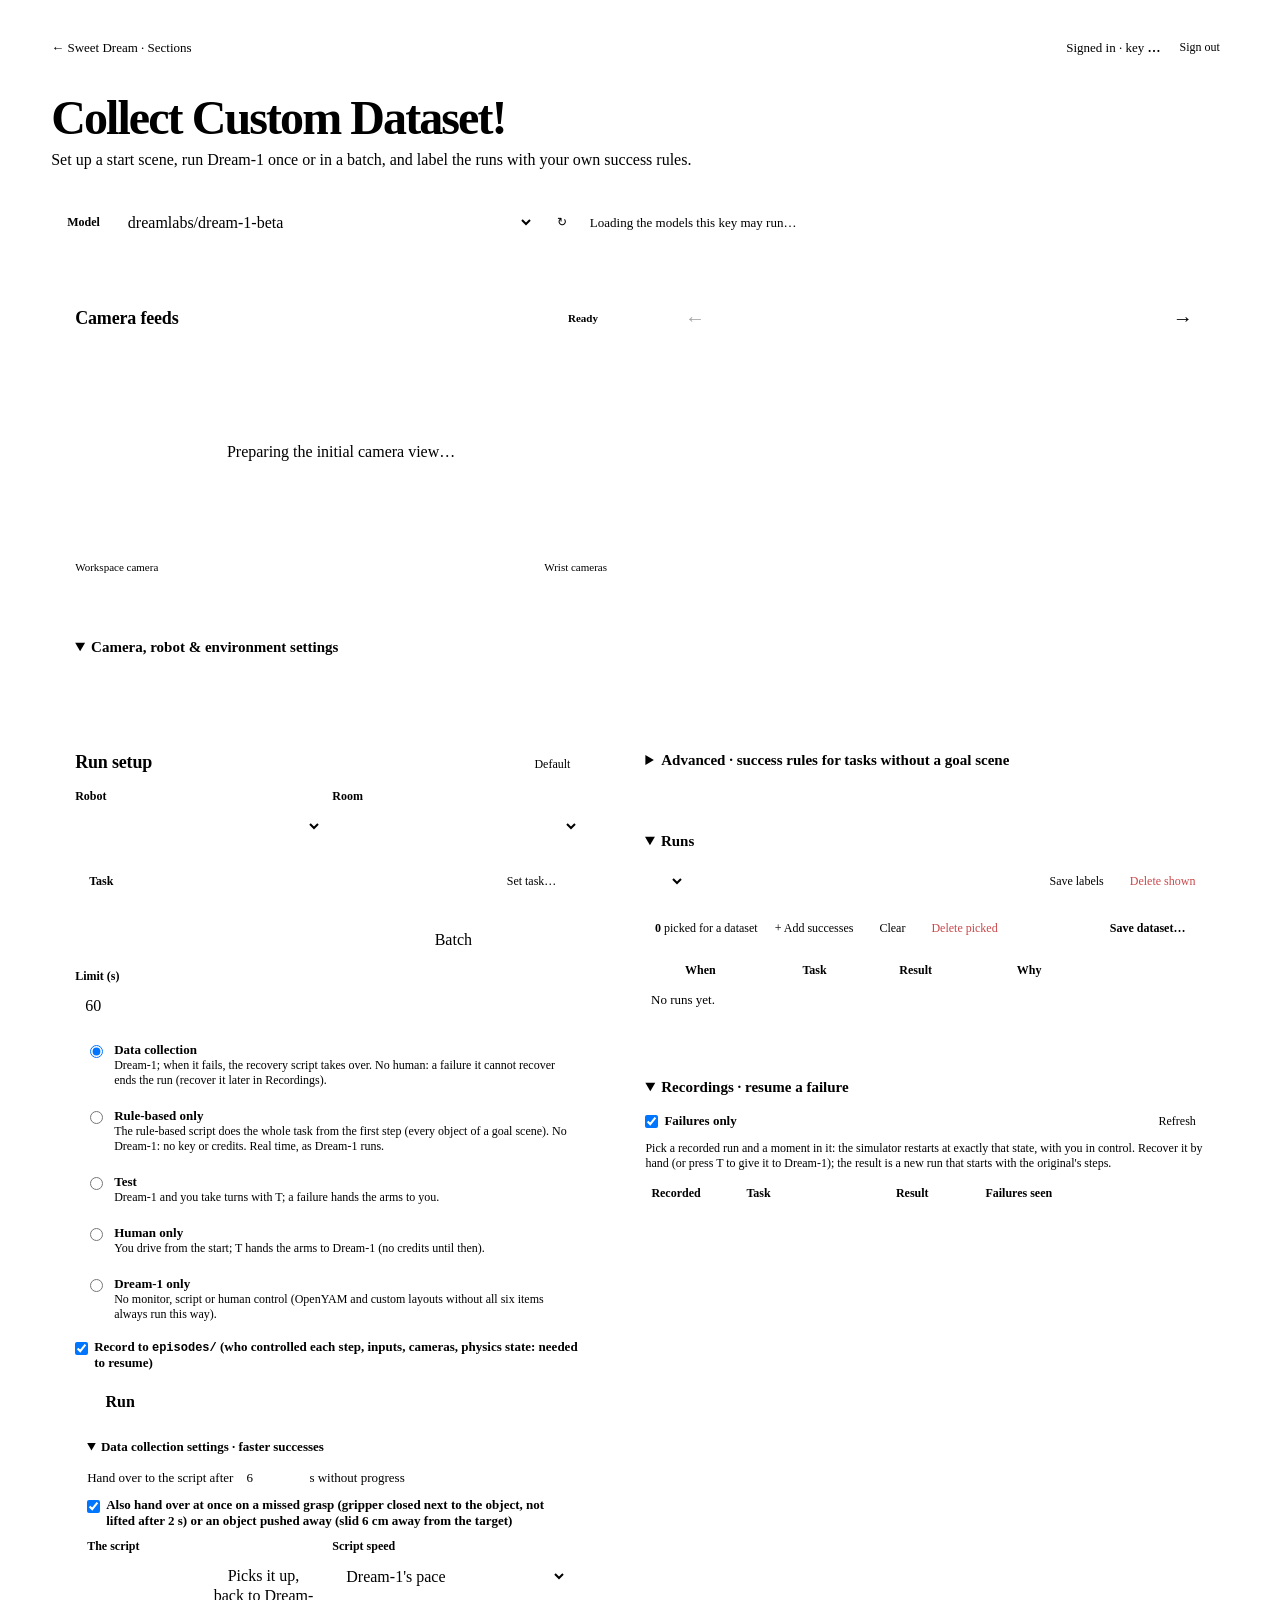
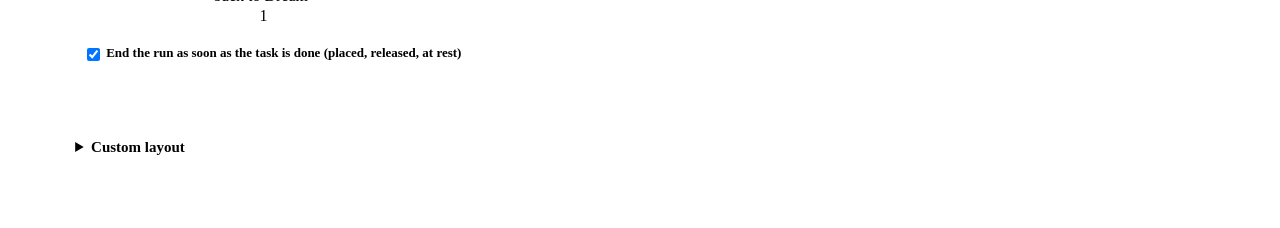
==== commit 9e33fbc4: "Align camera panels and add arrow-guided setup for collection and testing" ====
--- a/static/index.html
+++ b/static/index.html
@@ -13,7 +13,7 @@
   if (selectedTheme === "soft" || selectedTheme === "bauhaus") {
     sessionStorage.setItem("sweetDreamTheme", selectedTheme);
   }
-  if (sessionStorage.getItem("sweetDreamTheme") === "soft") {
+  if (sessionStorage.getItem("sweetDreamTheme") !== "bauhaus") {
     document.documentElement.dataset.theme = "soft";
   }
 </script>
@@ -39,7 +39,7 @@
   header .account { display: flex; align-items: center; gap: 10px; font-size: 13px; color: var(--muted); }
   header .back:hover { color: var(--accent-ink); }
   .modelbar { display: flex; align-items: center; gap: 10px 14px; flex-wrap: wrap; margin: 0 0 20px; padding: 12px 16px;
-              background: var(--accent-soft); border: 1px solid color-mix(in srgb, var(--accent) 35%, transparent); border-radius: 4px; }
+              background: var(--accent-soft); border: 1px solid color-mix(in srgb, var(--accent) 35%, transparent); border-radius: 14px; }
   .modelbar label { margin: 0; font-weight: 600; }
   .modelbar select { width: auto; flex: 0 1 420px; }
   .modelbar .model-note { flex: 1 1 260px; font-size: 13px; color: var(--muted); }
@@ -79,7 +79,7 @@
   .goal-row { display: flex; gap: 8px; align-items: center; flex-wrap: wrap; margin-top: 10px; font-size: 13px; }
   .goal-row .goal-note { color: var(--muted); flex: 1 1 200px; }
   .goal-row .goal-note b { color: var(--accent-ink); }
-  .task-card { margin: 14px 0 12px; padding: 12px 14px; border: 1px solid var(--line); border-radius: 4px; background: var(--well); }
+  .task-card { margin: 14px 0 12px; padding: 12px 14px; border: 1px solid var(--line); border-radius: 10px; background: var(--well); }
   .task-card-head { display: flex; justify-content: space-between; align-items: center; gap: 8px; }
   .task-card-head label { margin: 0; }
   .task-prompt { font-weight: 600; margin: 6px 0 2px; word-break: break-word; }
@@ -90,19 +90,19 @@
   .task-side .examples { margin-top: 6px; }
   .range-row { display: grid; grid-template-columns: 92px 1fr 54px; gap: 8px; align-items: center; font-size: 13px; margin: 6px 0; }
   .range-row input[type=range] { width: 100%; padding: 0; }
-  dialog#goalDialog { width: min(1180px, 97vw); max-width: 96vw; padding: 0; border: 1px solid var(--line); border-radius: 4px;
+  dialog#goalDialog { width: min(1180px, 97vw); max-width: 96vw; padding: 0; border: 1px solid var(--line); border-radius: 14px;
     background: var(--panel); color: var(--text); }
   dialog#goalDialog::backdrop { background: rgba(0, 0, 0, .6); }
   .goal-head { display: flex; justify-content: space-between; align-items: baseline; gap: 12px; padding: 16px 18px 6px; }
   .goal-head h3 { margin: 0; font-size: 18px; }
   .goal-body { padding: 8px 18px 0; }
-  .goal-stage { position: relative; width: 100%; aspect-ratio: 16 / 9; background: #000; border-radius: 4px; overflow: hidden; }
+  .goal-stage { position: relative; width: 100%; aspect-ratio: 16 / 9; background: #000; border-radius: 10px; overflow: hidden; }
   .goal-stage img, .goal-stage svg { position: absolute; inset: 0; width: 100%; height: 100%; }
   .goal-stage svg { touch-action: none; }
   .goal-stage .busy { position: absolute; inset: 0; display: grid; place-items: center; background: rgba(0, 0, 0, .55);
     color: #fff; font: 700 20px system-ui, sans-serif; letter-spacing: .01em; text-shadow: 0 2px 6px #000; }
   .goal-stage .busy[hidden] { display: none; }
-  .goal-stage .busy span { padding: 10px 18px; border-radius: 4px; background: rgba(0, 0, 0, .7); border: 1px solid rgba(255, 255, 255, .25); }
+  .goal-stage .busy span { padding: 10px 18px; border-radius: 12px; background: rgba(0, 0, 0, .7); border: 1px solid rgba(255, 255, 255, .25); }
   .goal-marker { cursor: grab; }
   .goal-marker:active { cursor: grabbing; }
   .goal-marker text { font: 600 13px system-ui, sans-serif; fill: #fff; paint-order: stroke; stroke: #000; stroke-width: 3px; }
@@ -121,7 +121,7 @@
   .fold > summary::marker, .ood summary::marker { color: var(--accent-ink); }
   .fold[open] > summary { margin-bottom: 14px; }
   .ood-grid { display: grid; grid-template-columns: repeat(2, minmax(0, 1fr)); gap: 10px; margin: 14px 0 10px; }
-  .ood fieldset { min-width: 0; margin: 0; padding: 9px 11px 11px; background: var(--well); border: 1px solid var(--line); border-radius: 4px; }
+  .ood fieldset { min-width: 0; margin: 0; padding: 9px 11px 11px; background: var(--well); border: 1px solid var(--line); border-radius: 10px; }
   .ood legend { padding: 0 5px; font-weight: 650; font-size: 12px; }
   .ood-field + .ood-field { margin-top: 9px; }
   .ood-slider { display: grid; grid-template-columns: minmax(0, 1fr) 4.4rem; gap: 8px; align-items: center; }
@@ -129,7 +129,7 @@
   .ood-slider input[type="number"], .ood select { padding: 5px 7px; font-size: 12px; }
   .monitor-header { display: flex; justify-content: space-between; align-items: center; gap: 12px; margin-bottom: 12px; flex-wrap: wrap; }
   .monitor-header h2 { margin: 0; }
-  .status { display: inline-flex; align-items: center; gap: 7px; padding: 3px 9px; border: 1px solid var(--line); border-radius: 4px; font-size: 11px; }
+  .status { display: inline-flex; align-items: center; gap: 7px; padding: 3px 9px; border: 1px solid var(--line); border-radius: 20px; font-size: 11px; }
   .dot { width: 7px; height: 7px; border-radius: 50%; background: var(--muted); }
   .dot.on { background: var(--accent); }
   .status[data-state="error"] { color: var(--danger); }
@@ -138,17 +138,17 @@
   .small { font-size: 12px; }
   #statusMore { margin: 10px 0 0; font-size: 12px; }
   #statusMore:empty { display: none; }
-  .view { width: 100%; aspect-ratio: 720 / 270; border-radius: 4px; display: block; }
+  .view { width: 100%; aspect-ratio: 720 / 270; border-radius: 10px; display: block; }
   img.view { background: #1c1c1c; object-fit: contain; }
   .placeholder { border: 1px dashed var(--line); background: var(--well); display: grid; place-items: center; color: var(--muted); text-align: center; padding: 12px; }
   .legend { display: flex; justify-content: space-between; gap: 8px; font-size: 11px; color: var(--muted); margin-top: 9px; }
-  pre { margin: 12px 0 0; padding: 10px; border-radius: 4px; background: var(--well); max-height: 160px; overflow: auto; font-size: 12px; color: var(--muted); white-space: pre-wrap; overflow-wrap: anywhere; }
+  pre { margin: 12px 0 0; padding: 10px; border-radius: 8px; background: var(--well); max-height: 160px; overflow: auto; font-size: 12px; color: var(--muted); white-space: pre-wrap; overflow-wrap: anywhere; }
   details.log summary { font-size: 11px; color: var(--muted); cursor: pointer; margin-top: 10px; }
 
   /* API key, mode and task notes */
   .grid2 { display: grid; grid-template-columns: repeat(auto-fit, minmax(160px, 1fr)); gap: 10px; margin-bottom: 14px; }
   /* error banner: every error the page shows, in one place */
-  .errbar { border: 1px solid var(--danger); background: color-mix(in srgb, var(--danger) 10%, var(--panel)); border-radius: 4px;
+  .errbar { border: 1px solid var(--danger); background: color-mix(in srgb, var(--danger) 10%, var(--panel)); border-radius: 10px;
             padding: 10px 14px; margin: 0 0 16px; display: grid; grid-template-columns: 1fr auto; gap: 4px 12px; }
   .errbar[hidden] { display: none; }
   .errbar strong { color: var(--danger); font-size: 14px; }
@@ -160,7 +160,7 @@
   .errbar .close { grid-column: 2; grid-row: 1; align-self: start; }
   fieldset.bad { border-color: var(--danger) !important; }
   /* in-page confirm / notice (window.confirm and alert do nothing in some embedded browsers) */
-  dialog.ask { border: 1px solid var(--line); border-radius: 4px; background: var(--panel); color: var(--text); padding: 18px 20px; max-width: 440px; }
+  dialog.ask { border: 1px solid var(--line); border-radius: 12px; background: var(--panel); color: var(--text); padding: 18px 20px; max-width: 440px; }
   dialog.ask::backdrop { background: #0008; }
   dialog.ask p { margin: 0 0 14px; font-size: 14px; line-height: 1.5; white-space: pre-line; }
   dialog.ask .acts { display: flex; justify-content: flex-end; gap: 8px; }
@@ -170,7 +170,7 @@
   .robot-note.bad { color: var(--warn); }
   .robot-note a { color: var(--accent-ink); }
   .yam-only.off { opacity: .45; pointer-events: none; }
-  .toggle { display: grid; grid-template-columns: 1fr 1fr; border: 1px solid var(--line); border-radius: 4px; overflow: hidden; }
+  .toggle { display: grid; grid-template-columns: 1fr 1fr; border: 1px solid var(--line); border-radius: 12px; overflow: hidden; }
   .toggle button { border-radius: 0; border: 0; background: var(--well); color: var(--muted); font-weight: 500; padding: 7px 6px; line-height: 1.25; min-width: 0; overflow-wrap: anywhere; }
   .toggle button:hover:not(:disabled):not(.on) { background: #f4f1ec; border: 0; }
   .toggle button.on { background: var(--ink); border-color: var(--ink); color: #ffffff; font-weight: 600; }
@@ -183,7 +183,7 @@
 
   /* chips (objects, batch tasks) */
   .items { display: flex; flex-wrap: wrap; gap: 6px; }
-  .item { display: inline-block; max-width: 100%; padding: 4px 10px; border: 1px solid var(--line); border-radius: 4px; background: var(--well); color: var(--text); font-weight: 500; font-size: 12px; line-height: 1.4; text-align: left; overflow-wrap: anywhere; }
+  .item { display: inline-block; max-width: 100%; padding: 4px 10px; border: 1px solid var(--line); border-radius: 14px; background: var(--well); color: var(--text); font-weight: 500; font-size: 12px; line-height: 1.4; text-align: left; overflow-wrap: anywhere; }
   .item i { width: 9px; height: 9px; border-radius: 50%; display: inline-block; margin-right: 6px; vertical-align: -1px; }
   .item.on { background: var(--accent-soft); border-color: var(--accent); }
   .item.off { opacity: .45; text-decoration: line-through; }
@@ -191,21 +191,21 @@
   .item .remove { margin-left: 2px; padding: 0 4px; border-radius: 4px; color: var(--muted); font-weight: 700; }
   .item .remove:hover { background: var(--bad-bg); color: var(--bad); }
   .pairs-edit { display: flex; flex-wrap: wrap; gap: 8px; align-items: center; margin-top: 8px; font-size: 12px; }
-  .pair { display: inline-flex; align-items: center; gap: 4px; padding: 3px 4px 3px 6px; border: 1px solid var(--line); border-radius: 4px; background: var(--well); }
+  .pair { display: inline-flex; align-items: center; gap: 4px; padding: 3px 4px 3px 6px; border: 1px solid var(--line); border-radius: 8px; background: var(--well); }
   .pair select { width: auto; padding: 3px 6px; font-size: 12px; }
   .pair .remove { cursor: pointer; padding: 0 5px; border-radius: 4px; color: var(--muted); font-weight: 700; }
   .pair .remove:hover { background: var(--bad-bg); color: var(--bad); }
 
   /* run modes, human control and recordings (KSY) */
   .modes { display: grid; gap: 6px; margin-top: 12px; }
-  .modes label { display: flex; gap: 8px; align-items: flex-start; margin: 0; padding: 7px 10px; border: 1px solid var(--line); border-radius: 4px; background: var(--well); color: var(--text); font-size: 13px; font-weight: 600; cursor: pointer; }
+  .modes label { display: flex; gap: 8px; align-items: flex-start; margin: 0; padding: 7px 10px; border: 1px solid var(--line); border-radius: 8px; background: var(--well); color: var(--text); font-size: 13px; font-weight: 600; cursor: pointer; }
   .modes label:has(input:checked) { border-color: var(--accent); background: var(--accent-soft); }
   .modes input { margin-top: 3px; }
   .modes span.muted { display: block; font-weight: 400; font-size: 12px; }
-  .help { padding: 10px 12px; border-radius: 4px; background: var(--warn-bg); color: var(--warn); margin-top: 12px; font-weight: 600; font-size: 13px; }
+  .help { padding: 10px 12px; border-radius: 8px; background: var(--warn-bg); color: var(--warn); margin-top: 12px; font-weight: 600; font-size: 13px; }
   .help.ok { background: var(--ok-bg); color: var(--ok); }
   .control-head { display: flex; gap: 8px; align-items: center; flex-wrap: wrap; margin-top: 12px; }
-  .badge { display: inline-block; padding: 2px 10px; border-radius: 4px; font-weight: 650; font-size: 12px; border: 1px solid var(--line); }
+  .badge { display: inline-block; padding: 2px 10px; border-radius: 999px; font-weight: 650; font-size: 12px; border: 1px solid var(--line); }
   .badge.human { background: var(--accent); color: var(--accent-text); border-color: var(--accent); }
   .badge.returning, .badge.paused { background: var(--warn-bg); color: var(--warn); }
   .badge.script { background: var(--ok-bg); color: var(--ok); border-color: var(--ok); }
@@ -215,16 +215,16 @@
   .keys dd { margin: 0; color: var(--muted); }
   kbd.down { background: var(--accent); color: var(--accent-text); }
   img.view.control { cursor: crosshair; }
-  .pill { display: inline-block; padding: 0 8px; border-radius: 4px; font-size: 11px; border: 1px solid var(--line); }
+  .pill { display: inline-block; padding: 0 8px; border-radius: 999px; font-size: 11px; border: 1px solid var(--line); }
   .pill.failure { color: var(--bad); border-color: var(--bad); }
   .pill.success { color: var(--ok); border-color: var(--ok); }
   .eps-wrap { max-height: 280px; overflow: auto; }
   tr.chosen td { background: var(--accent-soft); }
   .resume { display: grid; grid-template-columns: repeat(auto-fit, minmax(220px, 1fr)); gap: 14px; margin-top: 14px; }
-  .resume img { width: 100%; aspect-ratio: 16 / 9; object-fit: contain; background: #1c1c1c; border-radius: 4px; }
+  .resume img { width: 100%; aspect-ratio: 16 / 9; object-fit: contain; background: #1c1c1c; border-radius: 8px; }
   .resume input[type=range] { padding: 0; border: 0; background: transparent; accent-color: var(--accent); }
 
-  .collect-box { margin-top: 10px; padding: 10px 12px; border: 1px solid var(--line); border-radius: 4px; background: var(--well); }
+  .collect-box { margin-top: 10px; padding: 10px 12px; border: 1px solid var(--line); border-radius: 10px; background: var(--well); }
   .collect-box summary { cursor: pointer; font-size: 13px; font-weight: 650; }
   .collect-box .grid2 { margin: 10px 0 6px; }
   .collect-box .check { margin: 6px 0 0; align-items: flex-start; }
@@ -237,33 +237,33 @@
   .check code { font-size: 12px; }
   #layoutBody { display: flex; flex-direction: column; gap: 12px; }
   #layoutBody.off { opacity: .5; }
-  .robot { border: 1px solid var(--line); border-radius: 4px; padding: 7px 11px; background: var(--well); display: flex; justify-content: space-between; align-items: baseline; gap: 8px; flex-wrap: wrap; }
+  .robot { border: 1px solid var(--line); border-radius: 8px; padding: 7px 11px; background: var(--well); display: flex; justify-content: space-between; align-items: baseline; gap: 8px; flex-wrap: wrap; }
   .robot strong { font-size: 13px; }
   .robot span { font-size: 11px; color: var(--muted); }
-  svg.map { width: 100%; max-width: 520px; height: auto; display: block; border-radius: 4px; touch-action: none; user-select: none; }
+  svg.map { width: 100%; max-width: 520px; height: auto; display: block; border-radius: 10px; touch-action: none; user-select: none; }
   svg.map text { font-size: 22px; font-weight: 600; fill: #3b3326; pointer-events: none; }
   svg.map [data-item] { cursor: grab; }
   .scene-note { font-size: 12px; color: var(--muted); }
 
   /* batch progress (in the monitor) */
-  .batch-box { display: flex; flex-direction: column; gap: 12px; padding: 18px; border: 1px dashed var(--line); border-radius: 4px; background: var(--well); overflow-wrap: anywhere; }
+  .batch-box { display: flex; flex-direction: column; gap: 12px; padding: 18px; border: 1px dashed var(--line); border-radius: 10px; background: var(--well); overflow-wrap: anywhere; }
   .batch-box .title { display: flex; justify-content: space-between; gap: 12px; flex-wrap: wrap; font-size: 15px; }
-  .bar { height: 10px; background: var(--line); border-radius: 4px; overflow: hidden; }
+  .bar { height: 10px; background: var(--line); border-radius: 999px; overflow: hidden; }
   .bar div { height: 100%; width: 0; background: var(--accent); transition: width .3s; }
   .counts { display: flex; gap: 8px; flex-wrap: wrap; align-items: center; font-size: 13px; }
   video.view { background: #1c1c1c; object-fit: contain; }
   .cam-tabs { display: inline-flex; gap: 4px; }
-  .cam-tabs button { padding: 2px 8px; font-size: 11px; background: transparent; color: var(--muted); border: 1px solid var(--line); border-radius: 4px; }
+  .cam-tabs button { padding: 2px 8px; font-size: 11px; background: transparent; color: var(--muted); border: 1px solid var(--line); border-radius: 6px; }
   .cam-tabs button.on { color: var(--accent-ink); border-color: var(--accent); }
   .batch-live { display: grid; grid-template-columns: repeat(auto-fit, minmax(240px, 1fr)); gap: 10px; }
   .batch-live:empty { display: none; }
   .batch-live figure { margin: 0; }
-  .batch-live img { width: 100%; aspect-ratio: 16 / 6; object-fit: contain; background: #1c1c1c; border-radius: 4px; display: block; }
+  .batch-live img { width: 100%; aspect-ratio: 16 / 6; object-fit: contain; background: #1c1c1c; border-radius: 8px; display: block; }
   .batch-live figcaption { font-size: 11px; color: var(--muted); margin-top: 3px; overflow-wrap: anywhere; }
 
   /* success rules */
   .banners { display: grid; grid-template-columns: repeat(auto-fit, minmax(150px, 1fr)); gap: 10px; }
-  .banner { border: 1px solid var(--line); border-radius: 4px; padding: 12px; background: var(--well); display: flex; flex-direction: column; gap: 8px; }
+  .banner { border: 1px solid var(--line); border-radius: 10px; padding: 12px; background: var(--well); display: flex; flex-direction: column; gap: 8px; }
   .banner .head { display: flex; align-items: center; gap: 8px; font-weight: 650; font-size: 13px; }
   .banner .num { width: 20px; height: 20px; border-radius: 50%; background: var(--accent); color: var(--accent-text); display: grid; place-items: center; font-size: 11px; flex: none; }
   .banner .value { font-size: 22px; font-weight: 600; color: var(--accent-ink); line-height: 1.1; }
@@ -275,7 +275,7 @@
   .saved-note { font-size: 12px; color: var(--muted); margin-top: 8px; min-height: 18px; }
 
   /* runs */
-  .chip { display: inline-block; padding: 1px 8px; border-radius: 4px; font-weight: 700; font-size: 11px; white-space: nowrap; }
+  .chip { display: inline-block; padding: 1px 8px; border-radius: 999px; font-weight: 700; font-size: 11px; white-space: nowrap; }
   .chip.success { background: var(--ok-bg); color: var(--ok); }
   .chip.failure { background: var(--bad-bg); color: var(--bad); }
   .chip.invalid { background: var(--warn-bg); color: var(--warn); }
@@ -296,24 +296,24 @@
     .hide-sm { display: none; }
     #runsTable th:nth-child(2) { width: 27%; } #runsTable th:nth-child(4) { width: 27%; }
   }
-  .pick { width: 26px; height: 26px; padding: 0; border-radius: 4px; font-weight: 700; font-size: 15px; line-height: 1;
+  .pick { width: 26px; height: 26px; padding: 0; border-radius: 6px; font-weight: 700; font-size: 15px; line-height: 1;
           background: transparent; color: var(--muted); border: 1px solid var(--line); }
   .pick.on { background: var(--accent); color: var(--accent-text); border-color: var(--accent); }
   tr.picked td:first-child { box-shadow: inset 3px 0 0 var(--accent); }
   .run-settings { display: block; font-size: 11px; color: var(--muted); margin-top: 2px; }
-  .dataset-bar { display: flex; gap: 8px; align-items: center; flex-wrap: wrap; margin-top: 10px; padding: 8px 10px; border: 1px solid var(--line); border-radius: 4px; background: var(--well); }
+  .dataset-bar { display: flex; gap: 8px; align-items: center; flex-wrap: wrap; margin-top: 10px; padding: 8px 10px; border: 1px solid var(--line); border-radius: 10px; background: var(--well); }
   .dataset-bar input { width: 150px; padding: 5px 8px; font-size: 12px; }
   .dataset-note { font-size: 12px; color: var(--muted); margin-top: 6px; }
   .dataset-note.ok { color: var(--ok); }
   label.check { display: inline-flex; gap: 6px; align-items: center; font-size: 13px; color: var(--text); cursor: pointer; margin: 0; }
   label.check input { width: auto; margin: 0; }
-  dialog.save { width: min(560px, calc(100vw - 32px)); max-height: calc(100vh - 32px); padding: 20px; border: 1px solid var(--line); border-radius: 4px; background: var(--panel); color: var(--text); }
+  dialog.save { width: min(560px, calc(100vw - 32px)); max-height: calc(100vh - 32px); padding: 20px; border: 1px solid var(--line); border-radius: 14px; background: var(--panel); color: var(--text); }
   dialog.save::backdrop { background: rgba(0, 0, 0, .55); }
   dialog.save h2 { margin: 0 0 4px; }
   dialog.save .field { margin-top: 12px; }
   .places { display: flex; gap: 6px; flex-wrap: wrap; margin-top: 8px; }
-  .folders { list-style: none; margin: 8px 0 0; padding: 4px; height: 200px; overflow: auto; border: 1px solid var(--line); border-radius: 4px; background: var(--well); }
-  .folders li button { display: block; width: 100%; text-align: left; padding: 5px 8px; border: 0; border-radius: 4px; background: transparent; color: var(--text); font-weight: 400; font-size: 13px; overflow-wrap: anywhere; }
+  .folders { list-style: none; margin: 8px 0 0; padding: 4px; height: 200px; overflow: auto; border: 1px solid var(--line); border-radius: 8px; background: var(--well); }
+  .folders li button { display: block; width: 100%; text-align: left; padding: 5px 8px; border: 0; border-radius: 6px; background: transparent; color: var(--text); font-weight: 400; font-size: 13px; overflow-wrap: anywhere; }
   .folders li button:hover, .folders li button:focus-visible { background: var(--accent-soft); }
   .folders li.empty { padding: 8px; color: var(--muted); font-size: 12px; }
   .save-target { margin-top: 10px; font-size: 12px; color: var(--muted); overflow-wrap: anywhere; }
@@ -330,7 +330,7 @@
   .checks li { padding: 2px 0; }
   .checks .y { color: var(--ok); font-weight: 700; }
   .checks .n { color: var(--bad); font-weight: 700; }
-  .hand { margin-top: 12px; padding: 12px; border: 1px solid var(--line); border-radius: 4px; background: var(--well); }
+  .hand { margin-top: 12px; padding: 12px; border: 1px solid var(--line); border-radius: 10px; background: var(--well); }
   .hand-buttons { display: flex; flex-wrap: wrap; gap: 6px; margin: 6px 0 8px; }
   .hand-buttons button { background: var(--panel); color: var(--text); border-color: var(--line); font-weight: 550; padding: 6px 11px; }
   .hand-buttons button.on[data-hand="success"] { background: var(--ok-bg); color: var(--ok); border-color: var(--ok); }
@@ -341,11 +341,11 @@
   svg.chart { width: 100%; height: auto; display: block; margin-top: 6px; }
   .examples button { max-width: 100%; text-align: left; overflow-wrap: anywhere; }
   .monitor-header .status { max-width: 100%; }
-  .warming { display: flex; gap: 10px; align-items: flex-start; margin: 0 0 12px; padding: 10px 12px; border-radius: 4px;
+  .warming { display: flex; gap: 10px; align-items: flex-start; margin: 0 0 12px; padding: 10px 12px; border-radius: 10px;
              background: var(--warn-bg); color: var(--warn); font-size: 13px; }
   .view-wrap { position: relative; }
   .warming-overlay { position: absolute; inset: 0; z-index: 2; display: grid; place-content: center; justify-items: center; gap: 12px;
-                     border-radius: 4px; background: color-mix(in srgb, var(--bg) 96%, transparent); text-align: center; color: var(--text); }
+                     border-radius: 10px; background: color-mix(in srgb, var(--bg) 96%, transparent); text-align: center; color: var(--text); }
   .warming-overlay .ring { width: 64px; height: 64px; border-radius: 50%; border: 6px solid color-mix(in srgb, var(--accent) 30%, var(--bg));
                            border-top-color: var(--accent-ink); animation: warming-spin .9s linear infinite; }
   .warming-overlay strong { font-size: 15px; font-weight: 600; }
@@ -367,17 +367,21 @@
     .grid3 { grid-template-columns: minmax(0, 1fr) minmax(0, 1fr); }
     .grid3 > :last-child { grid-column: 1 / -1; }
   }
-  .collection-console { display: grid; grid-template-columns: minmax(0, 1.05fr) minmax(0, 1fr); gap: 18px; align-items: start; margin-bottom: 24px; }
+  .collection-console { display: grid; grid-template-columns: repeat(2, minmax(0, 1fr)); gap: 18px; align-items: start; margin-bottom: 24px; }
   #wizard { min-width: 0; }
-  #wizard > section { max-height: 54dvh; overflow: auto; scrollbar-gutter: stable; padding: 2px; }
+  #wizard > section { max-height: 54dvh; overflow: auto; scrollbar-gutter: stable; }
   @media (max-width: 760px) {
     .collection-console { grid-template-columns: minmax(0, 1fr); gap: 12px; }
     #wizard > section { max-height: 38dvh; }
     .collection-console .monitor .view { max-height: 24dvh; }
   }
-  #stageNav { display: flex; gap: 8px; flex-wrap: wrap; margin-bottom: 16px; }
-  #stageNav button { background: var(--panel); color: var(--text); border: 1px solid var(--line); }
-  #stageNav [aria-current="step"] { background: var(--accent-soft); border-color: var(--accent-ink); }
+  #stageNav { display: grid; grid-template-columns: auto 1fr auto; align-items: center; gap: 8px; margin-bottom: 16px; text-align: center; }
+  @media (min-width: 761px) {
+    .collection-console { align-items: stretch; }
+    .collection-console .monitor-header, #stageNav { min-height: 44px; margin-bottom: 12px; }
+  }
+  #stageNav button { width: 44px; height: 44px; padding: 0; border-radius: 50%; font-size: 20px; }
+  #stageNav button:disabled { opacity: .35; }
   #wizard .panel + .panel { margin-top: 12px; }
   #wizard dl { display: grid; grid-template-columns: minmax(7rem, 1fr) 3fr; gap: 6px 14px; }
   #wizard dd { margin: 0; overflow-wrap: anywhere; }
@@ -472,8 +476,12 @@
     <p class="muted" id="statusMore"></p>
     <details class="log" id="logBox" hidden><summary>Log</summary><pre id="log"></pre></details>
   </section>
-  <section id="wizard" aria-label="Collection setup">
-    <nav id="stageNav" aria-label="Setup steps"></nav>
+  <section class="panel" id="wizard" aria-label="Collection setup">
+    <nav id="stageNav" aria-label="Setup steps">
+      <button type="button" id="previousStage" aria-label="Previous step" disabled>←</button>
+      <strong id="stageTitle" aria-live="polite" aria-atomic="true"></strong>
+      <button type="button" id="nextStage" aria-label="Next step">→</button>
+    </nav>
     <section id="taskStage"></section>
     <section id="sceneStage" hidden></section>
     <section id="optionsStage" hidden></section>
@@ -482,7 +490,6 @@
       <details><summary>Detailed settings</summary><dl id="reviewDetails"></dl></details>
       <div id="launchActions" class="actions"></div></div>
     </section>
-    <div class="actions"><button class="ghost" id="previousStage">Back</button><button id="nextStage">Next</button></div>
   </section>
 
   <section class="panel ood-panel yam-only" aria-label="Camera, robot &amp; environment settings">
@@ -2656,21 +2663,14 @@
   if (index === 3) renderReview();
   stages.forEach((stage, i) => {
     stage.hidden = i !== index;
-    const button = $("stageNav").children[i];
-    if (i === index) button.setAttribute("aria-current", "step");
-    else button.removeAttribute("aria-current");
   });
-  $("previousStage").hidden = index === 0;
-  $("nextStage").hidden = index === 3;
-  $("nextStage").textContent = index === 2 ? "Review settings" : "Next";
-  if (focus) $("stageNav").children[index].focus();
-}
-stageNames.forEach((name, i) => {
-  const button = document.createElement("button");
-  button.textContent = (i + 1) + ". " + name;
-  button.onclick = () => showStage(i);
-  $("stageNav").append(button);
-});
+  $("stageTitle").textContent = `Step ${index + 1} of ${stages.length} · ${stageNames[index]}`;
+  $("previousStage").disabled = index === 0;
+  $("nextStage").disabled = index === stages.length - 1;
+  if (focus && (index === 0 || index === stages.length - 1)) {
+    $(index === 0 ? "nextStage" : "previousStage").focus();
+  }
+}
 $("previousStage").onclick = () => showStage(stageIndex - 1);
 $("nextStage").onclick = () => showStage(stageIndex + 1);
 showStage(0, false);
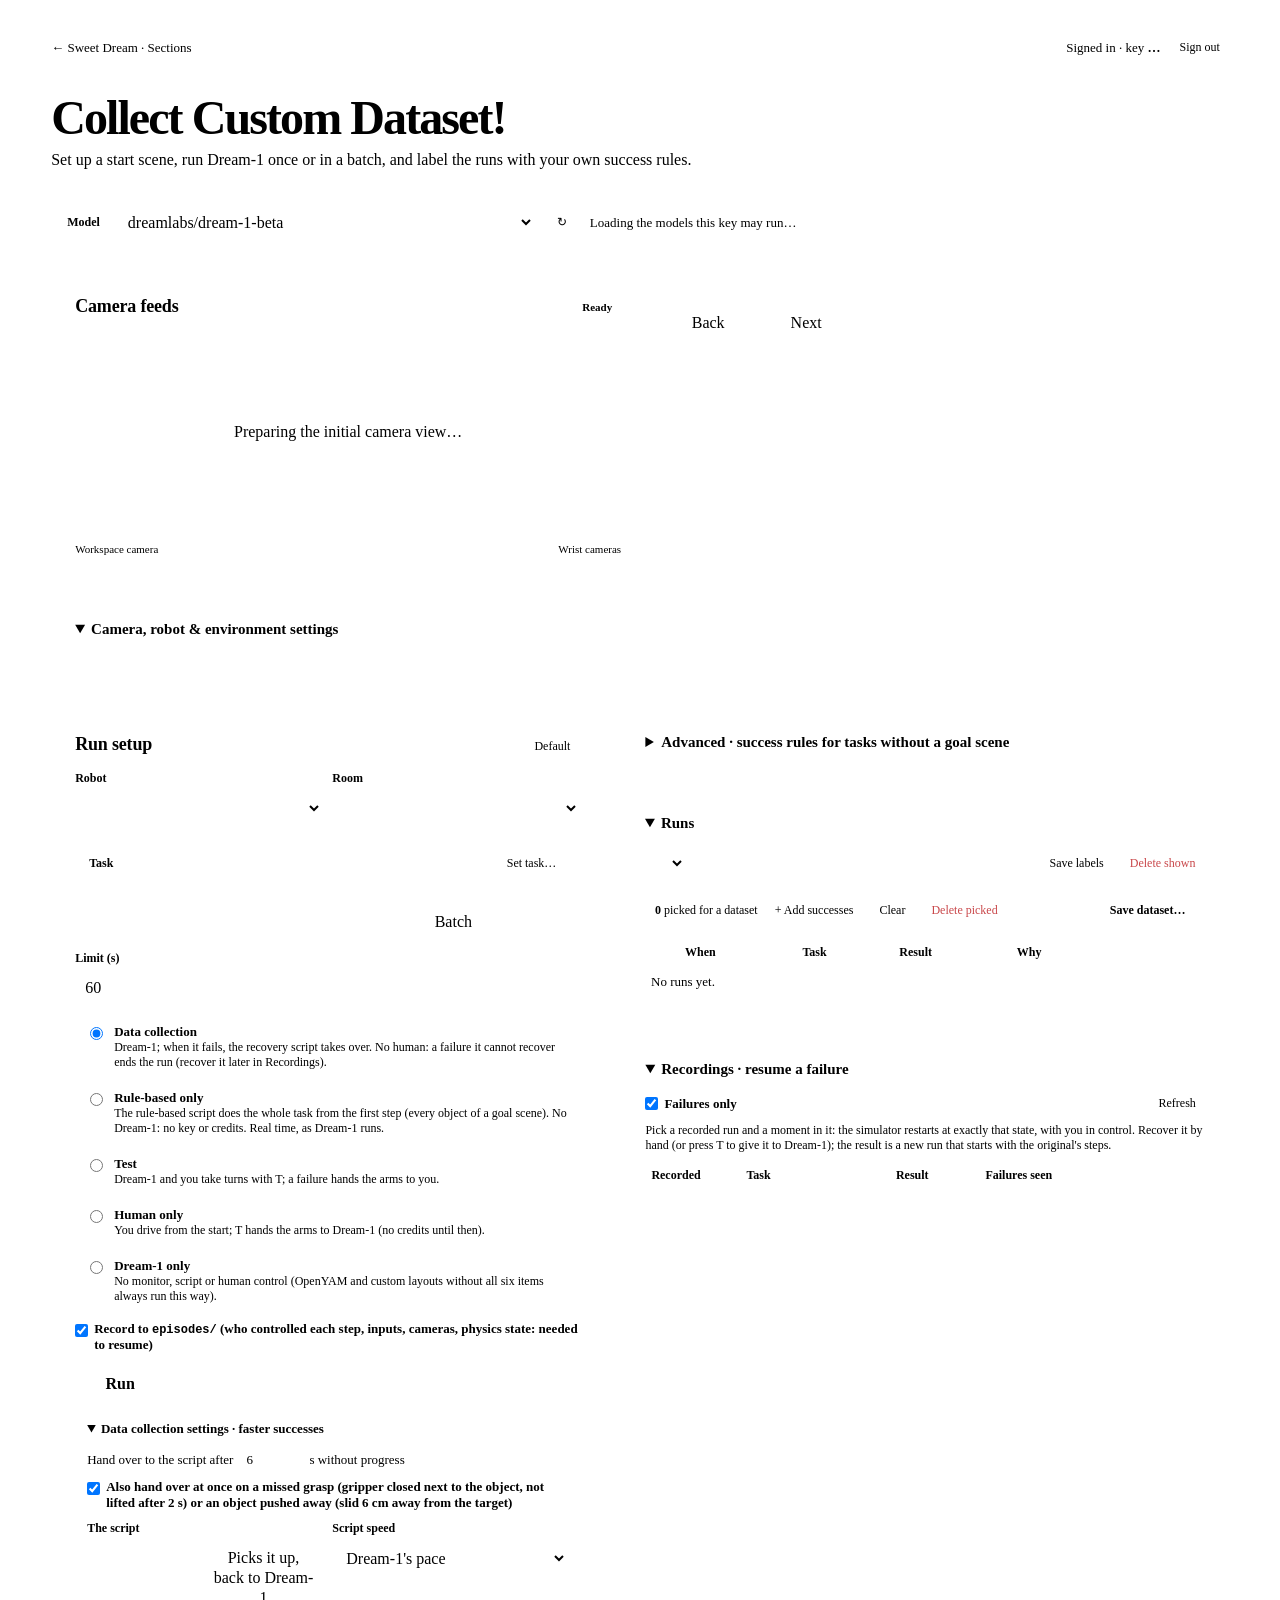
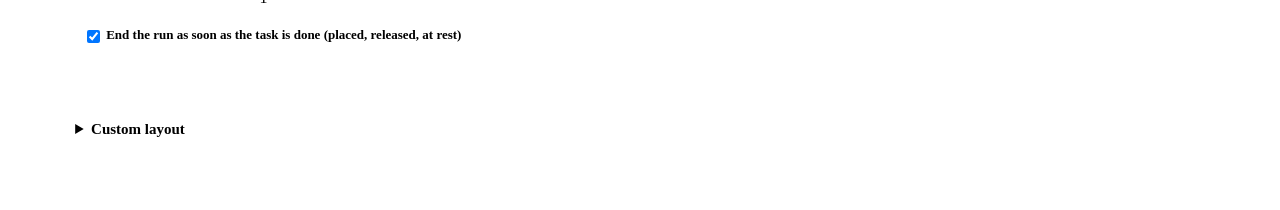
==== commit 8b97c3d7: "Each batch keeps its own folder; test-set batches can change the time limit A batch now writes batch" ====
--- a/static/index.html
+++ b/static/index.html
@@ -13,7 +13,7 @@
   if (selectedTheme === "soft" || selectedTheme === "bauhaus") {
     sessionStorage.setItem("sweetDreamTheme", selectedTheme);
   }
-  if (sessionStorage.getItem("sweetDreamTheme") !== "bauhaus") {
+  if (sessionStorage.getItem("sweetDreamTheme") === "soft") {
     document.documentElement.dataset.theme = "soft";
   }
 </script>
@@ -39,7 +39,7 @@
   header .account { display: flex; align-items: center; gap: 10px; font-size: 13px; color: var(--muted); }
   header .back:hover { color: var(--accent-ink); }
   .modelbar { display: flex; align-items: center; gap: 10px 14px; flex-wrap: wrap; margin: 0 0 20px; padding: 12px 16px;
-              background: var(--accent-soft); border: 1px solid color-mix(in srgb, var(--accent) 35%, transparent); border-radius: 14px; }
+              background: var(--accent-soft); border: 1px solid color-mix(in srgb, var(--accent) 35%, transparent); border-radius: 4px; }
   .modelbar label { margin: 0; font-weight: 600; }
   .modelbar select { width: auto; flex: 0 1 420px; }
   .modelbar .model-note { flex: 1 1 260px; font-size: 13px; color: var(--muted); }
@@ -79,7 +79,7 @@
   .goal-row { display: flex; gap: 8px; align-items: center; flex-wrap: wrap; margin-top: 10px; font-size: 13px; }
   .goal-row .goal-note { color: var(--muted); flex: 1 1 200px; }
   .goal-row .goal-note b { color: var(--accent-ink); }
-  .task-card { margin: 14px 0 12px; padding: 12px 14px; border: 1px solid var(--line); border-radius: 10px; background: var(--well); }
+  .task-card { margin: 14px 0 12px; padding: 12px 14px; border: 1px solid var(--line); border-radius: 4px; background: var(--well); }
   .task-card-head { display: flex; justify-content: space-between; align-items: center; gap: 8px; }
   .task-card-head label { margin: 0; }
   .task-prompt { font-weight: 600; margin: 6px 0 2px; word-break: break-word; }
@@ -90,19 +90,19 @@
   .task-side .examples { margin-top: 6px; }
   .range-row { display: grid; grid-template-columns: 92px 1fr 54px; gap: 8px; align-items: center; font-size: 13px; margin: 6px 0; }
   .range-row input[type=range] { width: 100%; padding: 0; }
-  dialog#goalDialog { width: min(1180px, 97vw); max-width: 96vw; padding: 0; border: 1px solid var(--line); border-radius: 14px;
+  dialog#goalDialog { width: min(1180px, 97vw); max-width: 96vw; padding: 0; border: 1px solid var(--line); border-radius: 4px;
     background: var(--panel); color: var(--text); }
   dialog#goalDialog::backdrop { background: rgba(0, 0, 0, .6); }
   .goal-head { display: flex; justify-content: space-between; align-items: baseline; gap: 12px; padding: 16px 18px 6px; }
   .goal-head h3 { margin: 0; font-size: 18px; }
   .goal-body { padding: 8px 18px 0; }
-  .goal-stage { position: relative; width: 100%; aspect-ratio: 16 / 9; background: #000; border-radius: 10px; overflow: hidden; }
+  .goal-stage { position: relative; width: 100%; aspect-ratio: 16 / 9; background: #000; border-radius: 4px; overflow: hidden; }
   .goal-stage img, .goal-stage svg { position: absolute; inset: 0; width: 100%; height: 100%; }
   .goal-stage svg { touch-action: none; }
   .goal-stage .busy { position: absolute; inset: 0; display: grid; place-items: center; background: rgba(0, 0, 0, .55);
     color: #fff; font: 700 20px system-ui, sans-serif; letter-spacing: .01em; text-shadow: 0 2px 6px #000; }
   .goal-stage .busy[hidden] { display: none; }
-  .goal-stage .busy span { padding: 10px 18px; border-radius: 12px; background: rgba(0, 0, 0, .7); border: 1px solid rgba(255, 255, 255, .25); }
+  .goal-stage .busy span { padding: 10px 18px; border-radius: 4px; background: rgba(0, 0, 0, .7); border: 1px solid rgba(255, 255, 255, .25); }
   .goal-marker { cursor: grab; }
   .goal-marker:active { cursor: grabbing; }
   .goal-marker text { font: 600 13px system-ui, sans-serif; fill: #fff; paint-order: stroke; stroke: #000; stroke-width: 3px; }
@@ -121,7 +121,7 @@
   .fold > summary::marker, .ood summary::marker { color: var(--accent-ink); }
   .fold[open] > summary { margin-bottom: 14px; }
   .ood-grid { display: grid; grid-template-columns: repeat(2, minmax(0, 1fr)); gap: 10px; margin: 14px 0 10px; }
-  .ood fieldset { min-width: 0; margin: 0; padding: 9px 11px 11px; background: var(--well); border: 1px solid var(--line); border-radius: 10px; }
+  .ood fieldset { min-width: 0; margin: 0; padding: 9px 11px 11px; background: var(--well); border: 1px solid var(--line); border-radius: 4px; }
   .ood legend { padding: 0 5px; font-weight: 650; font-size: 12px; }
   .ood-field + .ood-field { margin-top: 9px; }
   .ood-slider { display: grid; grid-template-columns: minmax(0, 1fr) 4.4rem; gap: 8px; align-items: center; }
@@ -129,7 +129,7 @@
   .ood-slider input[type="number"], .ood select { padding: 5px 7px; font-size: 12px; }
   .monitor-header { display: flex; justify-content: space-between; align-items: center; gap: 12px; margin-bottom: 12px; flex-wrap: wrap; }
   .monitor-header h2 { margin: 0; }
-  .status { display: inline-flex; align-items: center; gap: 7px; padding: 3px 9px; border: 1px solid var(--line); border-radius: 20px; font-size: 11px; }
+  .status { display: inline-flex; align-items: center; gap: 7px; padding: 3px 9px; border: 1px solid var(--line); border-radius: 4px; font-size: 11px; }
   .dot { width: 7px; height: 7px; border-radius: 50%; background: var(--muted); }
   .dot.on { background: var(--accent); }
   .status[data-state="error"] { color: var(--danger); }
@@ -138,17 +138,17 @@
   .small { font-size: 12px; }
   #statusMore { margin: 10px 0 0; font-size: 12px; }
   #statusMore:empty { display: none; }
-  .view { width: 100%; aspect-ratio: 720 / 270; border-radius: 10px; display: block; }
+  .view { width: 100%; aspect-ratio: 720 / 270; border-radius: 4px; display: block; }
   img.view { background: #1c1c1c; object-fit: contain; }
   .placeholder { border: 1px dashed var(--line); background: var(--well); display: grid; place-items: center; color: var(--muted); text-align: center; padding: 12px; }
   .legend { display: flex; justify-content: space-between; gap: 8px; font-size: 11px; color: var(--muted); margin-top: 9px; }
-  pre { margin: 12px 0 0; padding: 10px; border-radius: 8px; background: var(--well); max-height: 160px; overflow: auto; font-size: 12px; color: var(--muted); white-space: pre-wrap; overflow-wrap: anywhere; }
+  pre { margin: 12px 0 0; padding: 10px; border-radius: 4px; background: var(--well); max-height: 160px; overflow: auto; font-size: 12px; color: var(--muted); white-space: pre-wrap; overflow-wrap: anywhere; }
   details.log summary { font-size: 11px; color: var(--muted); cursor: pointer; margin-top: 10px; }
 
   /* API key, mode and task notes */
   .grid2 { display: grid; grid-template-columns: repeat(auto-fit, minmax(160px, 1fr)); gap: 10px; margin-bottom: 14px; }
   /* error banner: every error the page shows, in one place */
-  .errbar { border: 1px solid var(--danger); background: color-mix(in srgb, var(--danger) 10%, var(--panel)); border-radius: 10px;
+  .errbar { border: 1px solid var(--danger); background: color-mix(in srgb, var(--danger) 10%, var(--panel)); border-radius: 4px;
             padding: 10px 14px; margin: 0 0 16px; display: grid; grid-template-columns: 1fr auto; gap: 4px 12px; }
   .errbar[hidden] { display: none; }
   .errbar strong { color: var(--danger); font-size: 14px; }
@@ -160,7 +160,7 @@
   .errbar .close { grid-column: 2; grid-row: 1; align-self: start; }
   fieldset.bad { border-color: var(--danger) !important; }
   /* in-page confirm / notice (window.confirm and alert do nothing in some embedded browsers) */
-  dialog.ask { border: 1px solid var(--line); border-radius: 12px; background: var(--panel); color: var(--text); padding: 18px 20px; max-width: 440px; }
+  dialog.ask { border: 1px solid var(--line); border-radius: 4px; background: var(--panel); color: var(--text); padding: 18px 20px; max-width: 440px; }
   dialog.ask::backdrop { background: #0008; }
   dialog.ask p { margin: 0 0 14px; font-size: 14px; line-height: 1.5; white-space: pre-line; }
   dialog.ask .acts { display: flex; justify-content: flex-end; gap: 8px; }
@@ -170,7 +170,7 @@
   .robot-note.bad { color: var(--warn); }
   .robot-note a { color: var(--accent-ink); }
   .yam-only.off { opacity: .45; pointer-events: none; }
-  .toggle { display: grid; grid-template-columns: 1fr 1fr; border: 1px solid var(--line); border-radius: 12px; overflow: hidden; }
+  .toggle { display: grid; grid-template-columns: 1fr 1fr; border: 1px solid var(--line); border-radius: 4px; overflow: hidden; }
   .toggle button { border-radius: 0; border: 0; background: var(--well); color: var(--muted); font-weight: 500; padding: 7px 6px; line-height: 1.25; min-width: 0; overflow-wrap: anywhere; }
   .toggle button:hover:not(:disabled):not(.on) { background: #f4f1ec; border: 0; }
   .toggle button.on { background: var(--ink); border-color: var(--ink); color: #ffffff; font-weight: 600; }
@@ -183,7 +183,7 @@
 
   /* chips (objects, batch tasks) */
   .items { display: flex; flex-wrap: wrap; gap: 6px; }
-  .item { display: inline-block; max-width: 100%; padding: 4px 10px; border: 1px solid var(--line); border-radius: 14px; background: var(--well); color: var(--text); font-weight: 500; font-size: 12px; line-height: 1.4; text-align: left; overflow-wrap: anywhere; }
+  .item { display: inline-block; max-width: 100%; padding: 4px 10px; border: 1px solid var(--line); border-radius: 4px; background: var(--well); color: var(--text); font-weight: 500; font-size: 12px; line-height: 1.4; text-align: left; overflow-wrap: anywhere; }
   .item i { width: 9px; height: 9px; border-radius: 50%; display: inline-block; margin-right: 6px; vertical-align: -1px; }
   .item.on { background: var(--accent-soft); border-color: var(--accent); }
   .item.off { opacity: .45; text-decoration: line-through; }
@@ -191,21 +191,21 @@
   .item .remove { margin-left: 2px; padding: 0 4px; border-radius: 4px; color: var(--muted); font-weight: 700; }
   .item .remove:hover { background: var(--bad-bg); color: var(--bad); }
   .pairs-edit { display: flex; flex-wrap: wrap; gap: 8px; align-items: center; margin-top: 8px; font-size: 12px; }
-  .pair { display: inline-flex; align-items: center; gap: 4px; padding: 3px 4px 3px 6px; border: 1px solid var(--line); border-radius: 8px; background: var(--well); }
+  .pair { display: inline-flex; align-items: center; gap: 4px; padding: 3px 4px 3px 6px; border: 1px solid var(--line); border-radius: 4px; background: var(--well); }
   .pair select { width: auto; padding: 3px 6px; font-size: 12px; }
   .pair .remove { cursor: pointer; padding: 0 5px; border-radius: 4px; color: var(--muted); font-weight: 700; }
   .pair .remove:hover { background: var(--bad-bg); color: var(--bad); }
 
   /* run modes, human control and recordings (KSY) */
   .modes { display: grid; gap: 6px; margin-top: 12px; }
-  .modes label { display: flex; gap: 8px; align-items: flex-start; margin: 0; padding: 7px 10px; border: 1px solid var(--line); border-radius: 8px; background: var(--well); color: var(--text); font-size: 13px; font-weight: 600; cursor: pointer; }
+  .modes label { display: flex; gap: 8px; align-items: flex-start; margin: 0; padding: 7px 10px; border: 1px solid var(--line); border-radius: 4px; background: var(--well); color: var(--text); font-size: 13px; font-weight: 600; cursor: pointer; }
   .modes label:has(input:checked) { border-color: var(--accent); background: var(--accent-soft); }
   .modes input { margin-top: 3px; }
   .modes span.muted { display: block; font-weight: 400; font-size: 12px; }
-  .help { padding: 10px 12px; border-radius: 8px; background: var(--warn-bg); color: var(--warn); margin-top: 12px; font-weight: 600; font-size: 13px; }
+  .help { padding: 10px 12px; border-radius: 4px; background: var(--warn-bg); color: var(--warn); margin-top: 12px; font-weight: 600; font-size: 13px; }
   .help.ok { background: var(--ok-bg); color: var(--ok); }
   .control-head { display: flex; gap: 8px; align-items: center; flex-wrap: wrap; margin-top: 12px; }
-  .badge { display: inline-block; padding: 2px 10px; border-radius: 999px; font-weight: 650; font-size: 12px; border: 1px solid var(--line); }
+  .badge { display: inline-block; padding: 2px 10px; border-radius: 4px; font-weight: 650; font-size: 12px; border: 1px solid var(--line); }
   .badge.human { background: var(--accent); color: var(--accent-text); border-color: var(--accent); }
   .badge.returning, .badge.paused { background: var(--warn-bg); color: var(--warn); }
   .badge.script { background: var(--ok-bg); color: var(--ok); border-color: var(--ok); }
@@ -215,16 +215,16 @@
   .keys dd { margin: 0; color: var(--muted); }
   kbd.down { background: var(--accent); color: var(--accent-text); }
   img.view.control { cursor: crosshair; }
-  .pill { display: inline-block; padding: 0 8px; border-radius: 999px; font-size: 11px; border: 1px solid var(--line); }
+  .pill { display: inline-block; padding: 0 8px; border-radius: 4px; font-size: 11px; border: 1px solid var(--line); }
   .pill.failure { color: var(--bad); border-color: var(--bad); }
   .pill.success { color: var(--ok); border-color: var(--ok); }
   .eps-wrap { max-height: 280px; overflow: auto; }
   tr.chosen td { background: var(--accent-soft); }
   .resume { display: grid; grid-template-columns: repeat(auto-fit, minmax(220px, 1fr)); gap: 14px; margin-top: 14px; }
-  .resume img { width: 100%; aspect-ratio: 16 / 9; object-fit: contain; background: #1c1c1c; border-radius: 8px; }
+  .resume img { width: 100%; aspect-ratio: 16 / 9; object-fit: contain; background: #1c1c1c; border-radius: 4px; }
   .resume input[type=range] { padding: 0; border: 0; background: transparent; accent-color: var(--accent); }
 
-  .collect-box { margin-top: 10px; padding: 10px 12px; border: 1px solid var(--line); border-radius: 10px; background: var(--well); }
+  .collect-box { margin-top: 10px; padding: 10px 12px; border: 1px solid var(--line); border-radius: 4px; background: var(--well); }
   .collect-box summary { cursor: pointer; font-size: 13px; font-weight: 650; }
   .collect-box .grid2 { margin: 10px 0 6px; }
   .collect-box .check { margin: 6px 0 0; align-items: flex-start; }
@@ -237,33 +237,33 @@
   .check code { font-size: 12px; }
   #layoutBody { display: flex; flex-direction: column; gap: 12px; }
   #layoutBody.off { opacity: .5; }
-  .robot { border: 1px solid var(--line); border-radius: 8px; padding: 7px 11px; background: var(--well); display: flex; justify-content: space-between; align-items: baseline; gap: 8px; flex-wrap: wrap; }
+  .robot { border: 1px solid var(--line); border-radius: 4px; padding: 7px 11px; background: var(--well); display: flex; justify-content: space-between; align-items: baseline; gap: 8px; flex-wrap: wrap; }
   .robot strong { font-size: 13px; }
   .robot span { font-size: 11px; color: var(--muted); }
-  svg.map { width: 100%; max-width: 520px; height: auto; display: block; border-radius: 10px; touch-action: none; user-select: none; }
+  svg.map { width: 100%; max-width: 520px; height: auto; display: block; border-radius: 4px; touch-action: none; user-select: none; }
   svg.map text { font-size: 22px; font-weight: 600; fill: #3b3326; pointer-events: none; }
   svg.map [data-item] { cursor: grab; }
   .scene-note { font-size: 12px; color: var(--muted); }
 
   /* batch progress (in the monitor) */
-  .batch-box { display: flex; flex-direction: column; gap: 12px; padding: 18px; border: 1px dashed var(--line); border-radius: 10px; background: var(--well); overflow-wrap: anywhere; }
+  .batch-box { display: flex; flex-direction: column; gap: 12px; padding: 18px; border: 1px dashed var(--line); border-radius: 4px; background: var(--well); overflow-wrap: anywhere; }
   .batch-box .title { display: flex; justify-content: space-between; gap: 12px; flex-wrap: wrap; font-size: 15px; }
-  .bar { height: 10px; background: var(--line); border-radius: 999px; overflow: hidden; }
+  .bar { height: 10px; background: var(--line); border-radius: 4px; overflow: hidden; }
   .bar div { height: 100%; width: 0; background: var(--accent); transition: width .3s; }
   .counts { display: flex; gap: 8px; flex-wrap: wrap; align-items: center; font-size: 13px; }
   video.view { background: #1c1c1c; object-fit: contain; }
   .cam-tabs { display: inline-flex; gap: 4px; }
-  .cam-tabs button { padding: 2px 8px; font-size: 11px; background: transparent; color: var(--muted); border: 1px solid var(--line); border-radius: 6px; }
+  .cam-tabs button { padding: 2px 8px; font-size: 11px; background: transparent; color: var(--muted); border: 1px solid var(--line); border-radius: 4px; }
   .cam-tabs button.on { color: var(--accent-ink); border-color: var(--accent); }
   .batch-live { display: grid; grid-template-columns: repeat(auto-fit, minmax(240px, 1fr)); gap: 10px; }
   .batch-live:empty { display: none; }
   .batch-live figure { margin: 0; }
-  .batch-live img { width: 100%; aspect-ratio: 16 / 6; object-fit: contain; background: #1c1c1c; border-radius: 8px; display: block; }
+  .batch-live img { width: 100%; aspect-ratio: 16 / 6; object-fit: contain; background: #1c1c1c; border-radius: 4px; display: block; }
   .batch-live figcaption { font-size: 11px; color: var(--muted); margin-top: 3px; overflow-wrap: anywhere; }
 
   /* success rules */
   .banners { display: grid; grid-template-columns: repeat(auto-fit, minmax(150px, 1fr)); gap: 10px; }
-  .banner { border: 1px solid var(--line); border-radius: 10px; padding: 12px; background: var(--well); display: flex; flex-direction: column; gap: 8px; }
+  .banner { border: 1px solid var(--line); border-radius: 4px; padding: 12px; background: var(--well); display: flex; flex-direction: column; gap: 8px; }
   .banner .head { display: flex; align-items: center; gap: 8px; font-weight: 650; font-size: 13px; }
   .banner .num { width: 20px; height: 20px; border-radius: 50%; background: var(--accent); color: var(--accent-text); display: grid; place-items: center; font-size: 11px; flex: none; }
   .banner .value { font-size: 22px; font-weight: 600; color: var(--accent-ink); line-height: 1.1; }
@@ -275,7 +275,7 @@
   .saved-note { font-size: 12px; color: var(--muted); margin-top: 8px; min-height: 18px; }
 
   /* runs */
-  .chip { display: inline-block; padding: 1px 8px; border-radius: 999px; font-weight: 700; font-size: 11px; white-space: nowrap; }
+  .chip { display: inline-block; padding: 1px 8px; border-radius: 4px; font-weight: 700; font-size: 11px; white-space: nowrap; }
   .chip.success { background: var(--ok-bg); color: var(--ok); }
   .chip.failure { background: var(--bad-bg); color: var(--bad); }
   .chip.invalid { background: var(--warn-bg); color: var(--warn); }
@@ -296,24 +296,24 @@
     .hide-sm { display: none; }
     #runsTable th:nth-child(2) { width: 27%; } #runsTable th:nth-child(4) { width: 27%; }
   }
-  .pick { width: 26px; height: 26px; padding: 0; border-radius: 6px; font-weight: 700; font-size: 15px; line-height: 1;
+  .pick { width: 26px; height: 26px; padding: 0; border-radius: 4px; font-weight: 700; font-size: 15px; line-height: 1;
           background: transparent; color: var(--muted); border: 1px solid var(--line); }
   .pick.on { background: var(--accent); color: var(--accent-text); border-color: var(--accent); }
   tr.picked td:first-child { box-shadow: inset 3px 0 0 var(--accent); }
   .run-settings { display: block; font-size: 11px; color: var(--muted); margin-top: 2px; }
-  .dataset-bar { display: flex; gap: 8px; align-items: center; flex-wrap: wrap; margin-top: 10px; padding: 8px 10px; border: 1px solid var(--line); border-radius: 10px; background: var(--well); }
+  .dataset-bar { display: flex; gap: 8px; align-items: center; flex-wrap: wrap; margin-top: 10px; padding: 8px 10px; border: 1px solid var(--line); border-radius: 4px; background: var(--well); }
   .dataset-bar input { width: 150px; padding: 5px 8px; font-size: 12px; }
   .dataset-note { font-size: 12px; color: var(--muted); margin-top: 6px; }
   .dataset-note.ok { color: var(--ok); }
   label.check { display: inline-flex; gap: 6px; align-items: center; font-size: 13px; color: var(--text); cursor: pointer; margin: 0; }
   label.check input { width: auto; margin: 0; }
-  dialog.save { width: min(560px, calc(100vw - 32px)); max-height: calc(100vh - 32px); padding: 20px; border: 1px solid var(--line); border-radius: 14px; background: var(--panel); color: var(--text); }
+  dialog.save { width: min(560px, calc(100vw - 32px)); max-height: calc(100vh - 32px); padding: 20px; border: 1px solid var(--line); border-radius: 4px; background: var(--panel); color: var(--text); }
   dialog.save::backdrop { background: rgba(0, 0, 0, .55); }
   dialog.save h2 { margin: 0 0 4px; }
   dialog.save .field { margin-top: 12px; }
   .places { display: flex; gap: 6px; flex-wrap: wrap; margin-top: 8px; }
-  .folders { list-style: none; margin: 8px 0 0; padding: 4px; height: 200px; overflow: auto; border: 1px solid var(--line); border-radius: 8px; background: var(--well); }
-  .folders li button { display: block; width: 100%; text-align: left; padding: 5px 8px; border: 0; border-radius: 6px; background: transparent; color: var(--text); font-weight: 400; font-size: 13px; overflow-wrap: anywhere; }
+  .folders { list-style: none; margin: 8px 0 0; padding: 4px; height: 200px; overflow: auto; border: 1px solid var(--line); border-radius: 4px; background: var(--well); }
+  .folders li button { display: block; width: 100%; text-align: left; padding: 5px 8px; border: 0; border-radius: 4px; background: transparent; color: var(--text); font-weight: 400; font-size: 13px; overflow-wrap: anywhere; }
   .folders li button:hover, .folders li button:focus-visible { background: var(--accent-soft); }
   .folders li.empty { padding: 8px; color: var(--muted); font-size: 12px; }
   .save-target { margin-top: 10px; font-size: 12px; color: var(--muted); overflow-wrap: anywhere; }
@@ -330,7 +330,7 @@
   .checks li { padding: 2px 0; }
   .checks .y { color: var(--ok); font-weight: 700; }
   .checks .n { color: var(--bad); font-weight: 700; }
-  .hand { margin-top: 12px; padding: 12px; border: 1px solid var(--line); border-radius: 10px; background: var(--well); }
+  .hand { margin-top: 12px; padding: 12px; border: 1px solid var(--line); border-radius: 4px; background: var(--well); }
   .hand-buttons { display: flex; flex-wrap: wrap; gap: 6px; margin: 6px 0 8px; }
   .hand-buttons button { background: var(--panel); color: var(--text); border-color: var(--line); font-weight: 550; padding: 6px 11px; }
   .hand-buttons button.on[data-hand="success"] { background: var(--ok-bg); color: var(--ok); border-color: var(--ok); }
@@ -341,11 +341,11 @@
   svg.chart { width: 100%; height: auto; display: block; margin-top: 6px; }
   .examples button { max-width: 100%; text-align: left; overflow-wrap: anywhere; }
   .monitor-header .status { max-width: 100%; }
-  .warming { display: flex; gap: 10px; align-items: flex-start; margin: 0 0 12px; padding: 10px 12px; border-radius: 10px;
+  .warming { display: flex; gap: 10px; align-items: flex-start; margin: 0 0 12px; padding: 10px 12px; border-radius: 4px;
              background: var(--warn-bg); color: var(--warn); font-size: 13px; }
   .view-wrap { position: relative; }
   .warming-overlay { position: absolute; inset: 0; z-index: 2; display: grid; place-content: center; justify-items: center; gap: 12px;
-                     border-radius: 10px; background: color-mix(in srgb, var(--bg) 96%, transparent); text-align: center; color: var(--text); }
+                     border-radius: 4px; background: color-mix(in srgb, var(--bg) 96%, transparent); text-align: center; color: var(--text); }
   .warming-overlay .ring { width: 64px; height: 64px; border-radius: 50%; border: 6px solid color-mix(in srgb, var(--accent) 30%, var(--bg));
                            border-top-color: var(--accent-ink); animation: warming-spin .9s linear infinite; }
   .warming-overlay strong { font-size: 15px; font-weight: 600; }
@@ -367,21 +367,17 @@
     .grid3 { grid-template-columns: minmax(0, 1fr) minmax(0, 1fr); }
     .grid3 > :last-child { grid-column: 1 / -1; }
   }
-  .collection-console { display: grid; grid-template-columns: repeat(2, minmax(0, 1fr)); gap: 18px; align-items: start; margin-bottom: 24px; }
+  .collection-console { display: grid; grid-template-columns: minmax(0, 1.05fr) minmax(0, 1fr); gap: 18px; align-items: start; margin-bottom: 24px; }
   #wizard { min-width: 0; }
-  #wizard > section { max-height: 54dvh; overflow: auto; scrollbar-gutter: stable; }
+  #wizard > section { max-height: 54dvh; overflow: auto; scrollbar-gutter: stable; padding: 2px; }
   @media (max-width: 760px) {
     .collection-console { grid-template-columns: minmax(0, 1fr); gap: 12px; }
     #wizard > section { max-height: 38dvh; }
     .collection-console .monitor .view { max-height: 24dvh; }
   }
-  #stageNav { display: grid; grid-template-columns: auto 1fr auto; align-items: center; gap: 8px; margin-bottom: 16px; text-align: center; }
-  @media (min-width: 761px) {
-    .collection-console { align-items: stretch; }
-    .collection-console .monitor-header, #stageNav { min-height: 44px; margin-bottom: 12px; }
-  }
-  #stageNav button { width: 44px; height: 44px; padding: 0; border-radius: 50%; font-size: 20px; }
-  #stageNav button:disabled { opacity: .35; }
+  #stageNav { display: flex; gap: 8px; flex-wrap: wrap; margin-bottom: 16px; }
+  #stageNav button { background: var(--panel); color: var(--text); border: 1px solid var(--line); }
+  #stageNav [aria-current="step"] { background: var(--accent-soft); border-color: var(--accent-ink); }
   #wizard .panel + .panel { margin-top: 12px; }
   #wizard dl { display: grid; grid-template-columns: minmax(7rem, 1fr) 3fr; gap: 6px 14px; }
   #wizard dd { margin: 0; overflow-wrap: anywhere; }
@@ -476,12 +472,8 @@
     <p class="muted" id="statusMore"></p>
     <details class="log" id="logBox" hidden><summary>Log</summary><pre id="log"></pre></details>
   </section>
-  <section class="panel" id="wizard" aria-label="Collection setup">
-    <nav id="stageNav" aria-label="Setup steps">
-      <button type="button" id="previousStage" aria-label="Previous step" disabled>←</button>
-      <strong id="stageTitle" aria-live="polite" aria-atomic="true"></strong>
-      <button type="button" id="nextStage" aria-label="Next step">→</button>
-    </nav>
+  <section id="wizard" aria-label="Collection setup">
+    <nav id="stageNav" aria-label="Setup steps"></nav>
     <section id="taskStage"></section>
     <section id="sceneStage" hidden></section>
     <section id="optionsStage" hidden></section>
@@ -490,6 +482,7 @@
       <details><summary>Detailed settings</summary><dl id="reviewDetails"></dl></details>
       <div id="launchActions" class="actions"></div></div>
     </section>
+    <div class="actions"><button class="ghost" id="previousStage">Back</button><button id="nextStage">Next</button></div>
   </section>
 
   <section class="panel ood-panel yam-only" aria-label="Camera, robot &amp; environment settings">
@@ -1808,6 +1801,7 @@
     : b.original ? `Original: the default scene and settings every episode (fixed), Dream-1 with the recovery script · ${b.seconds} s each`
     : `${b.split === "eval" ? "Eval seeds" : `Batch seed ${b.batch_seed ?? b.seed}`}${b.ood_random?.length ? ` · random: ${b.ood_random.join(", ")}` : ""} · ${b.seconds} s each · labeled with the rules as at the start`;
   $("batchEnd").textContent = (b.running ? "" : b.stopped_reason || "Finished.")
+    + (b.folder ? ` Saved in ${b.folder}/.` : "")
     + (b.capacity_retries ? ` Dream-1 was at capacity ${b.capacity_retries} time${b.capacity_retries > 1 ? "s" : ""}: those episodes were tried again.` : "");
   $("batchEnd").classList.toggle("bad", !b.running && !!b.stopped_reason && b.stopped_reason !== "Stopped by you.");
   showBatchLive(b.running ? (b.active || []).filter(e => e.run) : []);
@@ -2663,14 +2657,21 @@
   if (index === 3) renderReview();
   stages.forEach((stage, i) => {
     stage.hidden = i !== index;
+    const button = $("stageNav").children[i];
+    if (i === index) button.setAttribute("aria-current", "step");
+    else button.removeAttribute("aria-current");
   });
-  $("stageTitle").textContent = `Step ${index + 1} of ${stages.length} · ${stageNames[index]}`;
-  $("previousStage").disabled = index === 0;
-  $("nextStage").disabled = index === stages.length - 1;
-  if (focus && (index === 0 || index === stages.length - 1)) {
-    $(index === 0 ? "nextStage" : "previousStage").focus();
-  }
-}
+  $("previousStage").hidden = index === 0;
+  $("nextStage").hidden = index === 3;
+  $("nextStage").textContent = index === 2 ? "Review settings" : "Next";
+  if (focus) $("stageNav").children[index].focus();
+}
+stageNames.forEach((name, i) => {
+  const button = document.createElement("button");
+  button.textContent = (i + 1) + ". " + name;
+  button.onclick = () => showStage(i);
+  $("stageNav").append(button);
+});
 $("previousStage").onclick = () => showStage(stageIndex - 1);
 $("nextStage").onclick = () => showStage(stageIndex + 1);
 showStage(0, false);
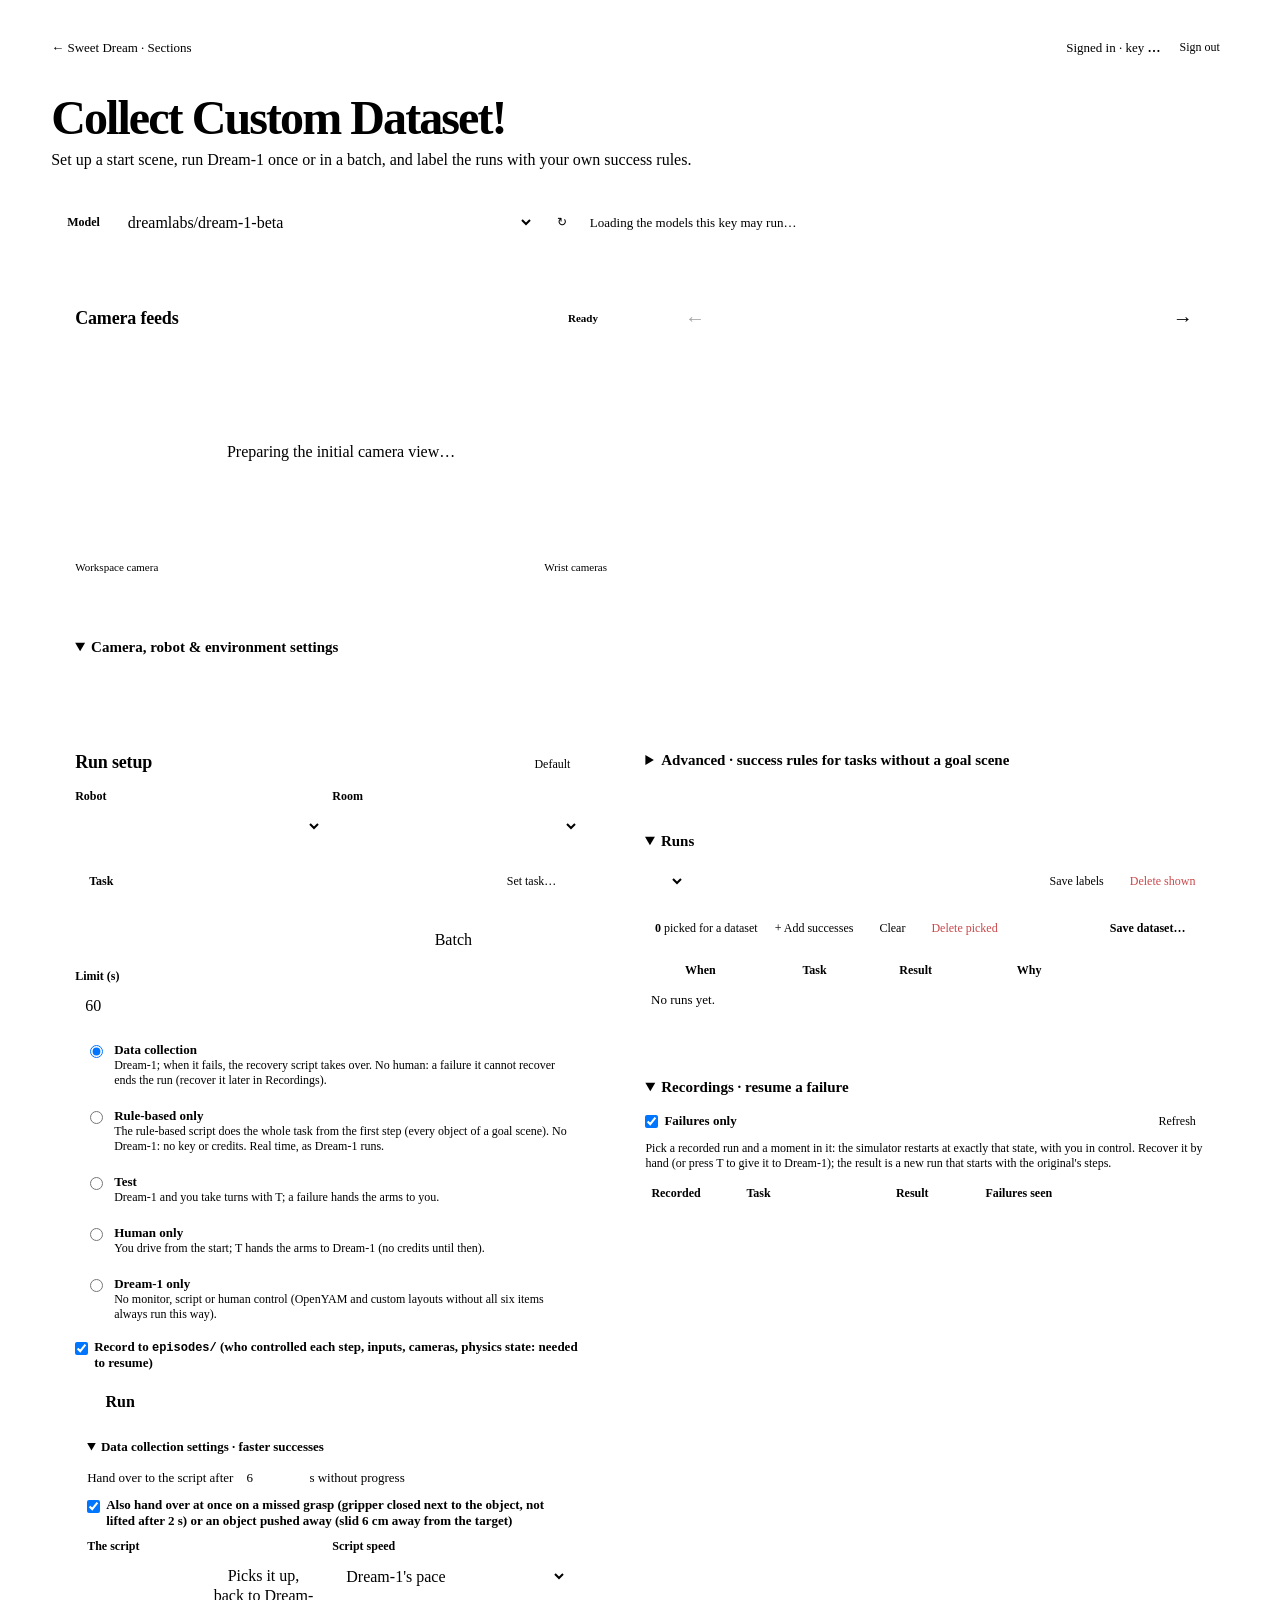
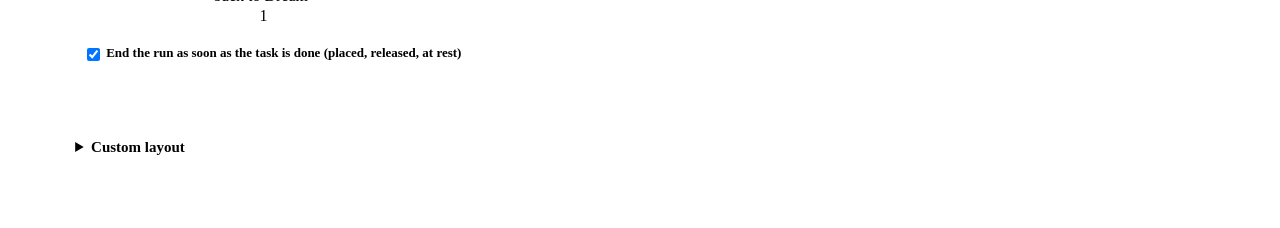
==== commit da6a36c6: "Merge remote-tracking branch 'origin/v3.0' into DE" ====
--- a/static/index.html
+++ b/static/index.html
@@ -13,7 +13,7 @@
   if (selectedTheme === "soft" || selectedTheme === "bauhaus") {
     sessionStorage.setItem("sweetDreamTheme", selectedTheme);
   }
-  if (sessionStorage.getItem("sweetDreamTheme") === "soft") {
+  if (sessionStorage.getItem("sweetDreamTheme") !== "bauhaus") {
     document.documentElement.dataset.theme = "soft";
   }
 </script>
@@ -39,7 +39,7 @@
   header .account { display: flex; align-items: center; gap: 10px; font-size: 13px; color: var(--muted); }
   header .back:hover { color: var(--accent-ink); }
   .modelbar { display: flex; align-items: center; gap: 10px 14px; flex-wrap: wrap; margin: 0 0 20px; padding: 12px 16px;
-              background: var(--accent-soft); border: 1px solid color-mix(in srgb, var(--accent) 35%, transparent); border-radius: 4px; }
+              background: var(--accent-soft); border: 1px solid color-mix(in srgb, var(--accent) 35%, transparent); border-radius: 14px; }
   .modelbar label { margin: 0; font-weight: 600; }
   .modelbar select { width: auto; flex: 0 1 420px; }
   .modelbar .model-note { flex: 1 1 260px; font-size: 13px; color: var(--muted); }
@@ -79,7 +79,7 @@
   .goal-row { display: flex; gap: 8px; align-items: center; flex-wrap: wrap; margin-top: 10px; font-size: 13px; }
   .goal-row .goal-note { color: var(--muted); flex: 1 1 200px; }
   .goal-row .goal-note b { color: var(--accent-ink); }
-  .task-card { margin: 14px 0 12px; padding: 12px 14px; border: 1px solid var(--line); border-radius: 4px; background: var(--well); }
+  .task-card { margin: 14px 0 12px; padding: 12px 14px; border: 1px solid var(--line); border-radius: 10px; background: var(--well); }
   .task-card-head { display: flex; justify-content: space-between; align-items: center; gap: 8px; }
   .task-card-head label { margin: 0; }
   .task-prompt { font-weight: 600; margin: 6px 0 2px; word-break: break-word; }
@@ -90,19 +90,19 @@
   .task-side .examples { margin-top: 6px; }
   .range-row { display: grid; grid-template-columns: 92px 1fr 54px; gap: 8px; align-items: center; font-size: 13px; margin: 6px 0; }
   .range-row input[type=range] { width: 100%; padding: 0; }
-  dialog#goalDialog { width: min(1180px, 97vw); max-width: 96vw; padding: 0; border: 1px solid var(--line); border-radius: 4px;
+  dialog#goalDialog { width: min(1180px, 97vw); max-width: 96vw; padding: 0; border: 1px solid var(--line); border-radius: 14px;
     background: var(--panel); color: var(--text); }
   dialog#goalDialog::backdrop { background: rgba(0, 0, 0, .6); }
   .goal-head { display: flex; justify-content: space-between; align-items: baseline; gap: 12px; padding: 16px 18px 6px; }
   .goal-head h3 { margin: 0; font-size: 18px; }
   .goal-body { padding: 8px 18px 0; }
-  .goal-stage { position: relative; width: 100%; aspect-ratio: 16 / 9; background: #000; border-radius: 4px; overflow: hidden; }
+  .goal-stage { position: relative; width: 100%; aspect-ratio: 16 / 9; background: #000; border-radius: 10px; overflow: hidden; }
   .goal-stage img, .goal-stage svg { position: absolute; inset: 0; width: 100%; height: 100%; }
   .goal-stage svg { touch-action: none; }
   .goal-stage .busy { position: absolute; inset: 0; display: grid; place-items: center; background: rgba(0, 0, 0, .55);
     color: #fff; font: 700 20px system-ui, sans-serif; letter-spacing: .01em; text-shadow: 0 2px 6px #000; }
   .goal-stage .busy[hidden] { display: none; }
-  .goal-stage .busy span { padding: 10px 18px; border-radius: 4px; background: rgba(0, 0, 0, .7); border: 1px solid rgba(255, 255, 255, .25); }
+  .goal-stage .busy span { padding: 10px 18px; border-radius: 12px; background: rgba(0, 0, 0, .7); border: 1px solid rgba(255, 255, 255, .25); }
   .goal-marker { cursor: grab; }
   .goal-marker:active { cursor: grabbing; }
   .goal-marker text { font: 600 13px system-ui, sans-serif; fill: #fff; paint-order: stroke; stroke: #000; stroke-width: 3px; }
@@ -121,7 +121,7 @@
   .fold > summary::marker, .ood summary::marker { color: var(--accent-ink); }
   .fold[open] > summary { margin-bottom: 14px; }
   .ood-grid { display: grid; grid-template-columns: repeat(2, minmax(0, 1fr)); gap: 10px; margin: 14px 0 10px; }
-  .ood fieldset { min-width: 0; margin: 0; padding: 9px 11px 11px; background: var(--well); border: 1px solid var(--line); border-radius: 4px; }
+  .ood fieldset { min-width: 0; margin: 0; padding: 9px 11px 11px; background: var(--well); border: 1px solid var(--line); border-radius: 10px; }
   .ood legend { padding: 0 5px; font-weight: 650; font-size: 12px; }
   .ood-field + .ood-field { margin-top: 9px; }
   .ood-slider { display: grid; grid-template-columns: minmax(0, 1fr) 4.4rem; gap: 8px; align-items: center; }
@@ -129,7 +129,7 @@
   .ood-slider input[type="number"], .ood select { padding: 5px 7px; font-size: 12px; }
   .monitor-header { display: flex; justify-content: space-between; align-items: center; gap: 12px; margin-bottom: 12px; flex-wrap: wrap; }
   .monitor-header h2 { margin: 0; }
-  .status { display: inline-flex; align-items: center; gap: 7px; padding: 3px 9px; border: 1px solid var(--line); border-radius: 4px; font-size: 11px; }
+  .status { display: inline-flex; align-items: center; gap: 7px; padding: 3px 9px; border: 1px solid var(--line); border-radius: 20px; font-size: 11px; }
   .dot { width: 7px; height: 7px; border-radius: 50%; background: var(--muted); }
   .dot.on { background: var(--accent); }
   .status[data-state="error"] { color: var(--danger); }
@@ -138,17 +138,17 @@
   .small { font-size: 12px; }
   #statusMore { margin: 10px 0 0; font-size: 12px; }
   #statusMore:empty { display: none; }
-  .view { width: 100%; aspect-ratio: 720 / 270; border-radius: 4px; display: block; }
+  .view { width: 100%; aspect-ratio: 720 / 270; border-radius: 10px; display: block; }
   img.view { background: #1c1c1c; object-fit: contain; }
   .placeholder { border: 1px dashed var(--line); background: var(--well); display: grid; place-items: center; color: var(--muted); text-align: center; padding: 12px; }
   .legend { display: flex; justify-content: space-between; gap: 8px; font-size: 11px; color: var(--muted); margin-top: 9px; }
-  pre { margin: 12px 0 0; padding: 10px; border-radius: 4px; background: var(--well); max-height: 160px; overflow: auto; font-size: 12px; color: var(--muted); white-space: pre-wrap; overflow-wrap: anywhere; }
+  pre { margin: 12px 0 0; padding: 10px; border-radius: 8px; background: var(--well); max-height: 160px; overflow: auto; font-size: 12px; color: var(--muted); white-space: pre-wrap; overflow-wrap: anywhere; }
   details.log summary { font-size: 11px; color: var(--muted); cursor: pointer; margin-top: 10px; }
 
   /* API key, mode and task notes */
   .grid2 { display: grid; grid-template-columns: repeat(auto-fit, minmax(160px, 1fr)); gap: 10px; margin-bottom: 14px; }
   /* error banner: every error the page shows, in one place */
-  .errbar { border: 1px solid var(--danger); background: color-mix(in srgb, var(--danger) 10%, var(--panel)); border-radius: 4px;
+  .errbar { border: 1px solid var(--danger); background: color-mix(in srgb, var(--danger) 10%, var(--panel)); border-radius: 10px;
             padding: 10px 14px; margin: 0 0 16px; display: grid; grid-template-columns: 1fr auto; gap: 4px 12px; }
   .errbar[hidden] { display: none; }
   .errbar strong { color: var(--danger); font-size: 14px; }
@@ -160,7 +160,7 @@
   .errbar .close { grid-column: 2; grid-row: 1; align-self: start; }
   fieldset.bad { border-color: var(--danger) !important; }
   /* in-page confirm / notice (window.confirm and alert do nothing in some embedded browsers) */
-  dialog.ask { border: 1px solid var(--line); border-radius: 4px; background: var(--panel); color: var(--text); padding: 18px 20px; max-width: 440px; }
+  dialog.ask { border: 1px solid var(--line); border-radius: 12px; background: var(--panel); color: var(--text); padding: 18px 20px; max-width: 440px; }
   dialog.ask::backdrop { background: #0008; }
   dialog.ask p { margin: 0 0 14px; font-size: 14px; line-height: 1.5; white-space: pre-line; }
   dialog.ask .acts { display: flex; justify-content: flex-end; gap: 8px; }
@@ -170,7 +170,7 @@
   .robot-note.bad { color: var(--warn); }
   .robot-note a { color: var(--accent-ink); }
   .yam-only.off { opacity: .45; pointer-events: none; }
-  .toggle { display: grid; grid-template-columns: 1fr 1fr; border: 1px solid var(--line); border-radius: 4px; overflow: hidden; }
+  .toggle { display: grid; grid-template-columns: 1fr 1fr; border: 1px solid var(--line); border-radius: 12px; overflow: hidden; }
   .toggle button { border-radius: 0; border: 0; background: var(--well); color: var(--muted); font-weight: 500; padding: 7px 6px; line-height: 1.25; min-width: 0; overflow-wrap: anywhere; }
   .toggle button:hover:not(:disabled):not(.on) { background: #f4f1ec; border: 0; }
   .toggle button.on { background: var(--ink); border-color: var(--ink); color: #ffffff; font-weight: 600; }
@@ -183,7 +183,7 @@
 
   /* chips (objects, batch tasks) */
   .items { display: flex; flex-wrap: wrap; gap: 6px; }
-  .item { display: inline-block; max-width: 100%; padding: 4px 10px; border: 1px solid var(--line); border-radius: 4px; background: var(--well); color: var(--text); font-weight: 500; font-size: 12px; line-height: 1.4; text-align: left; overflow-wrap: anywhere; }
+  .item { display: inline-block; max-width: 100%; padding: 4px 10px; border: 1px solid var(--line); border-radius: 14px; background: var(--well); color: var(--text); font-weight: 500; font-size: 12px; line-height: 1.4; text-align: left; overflow-wrap: anywhere; }
   .item i { width: 9px; height: 9px; border-radius: 50%; display: inline-block; margin-right: 6px; vertical-align: -1px; }
   .item.on { background: var(--accent-soft); border-color: var(--accent); }
   .item.off { opacity: .45; text-decoration: line-through; }
@@ -191,21 +191,21 @@
   .item .remove { margin-left: 2px; padding: 0 4px; border-radius: 4px; color: var(--muted); font-weight: 700; }
   .item .remove:hover { background: var(--bad-bg); color: var(--bad); }
   .pairs-edit { display: flex; flex-wrap: wrap; gap: 8px; align-items: center; margin-top: 8px; font-size: 12px; }
-  .pair { display: inline-flex; align-items: center; gap: 4px; padding: 3px 4px 3px 6px; border: 1px solid var(--line); border-radius: 4px; background: var(--well); }
+  .pair { display: inline-flex; align-items: center; gap: 4px; padding: 3px 4px 3px 6px; border: 1px solid var(--line); border-radius: 8px; background: var(--well); }
   .pair select { width: auto; padding: 3px 6px; font-size: 12px; }
   .pair .remove { cursor: pointer; padding: 0 5px; border-radius: 4px; color: var(--muted); font-weight: 700; }
   .pair .remove:hover { background: var(--bad-bg); color: var(--bad); }
 
   /* run modes, human control and recordings (KSY) */
   .modes { display: grid; gap: 6px; margin-top: 12px; }
-  .modes label { display: flex; gap: 8px; align-items: flex-start; margin: 0; padding: 7px 10px; border: 1px solid var(--line); border-radius: 4px; background: var(--well); color: var(--text); font-size: 13px; font-weight: 600; cursor: pointer; }
+  .modes label { display: flex; gap: 8px; align-items: flex-start; margin: 0; padding: 7px 10px; border: 1px solid var(--line); border-radius: 8px; background: var(--well); color: var(--text); font-size: 13px; font-weight: 600; cursor: pointer; }
   .modes label:has(input:checked) { border-color: var(--accent); background: var(--accent-soft); }
   .modes input { margin-top: 3px; }
   .modes span.muted { display: block; font-weight: 400; font-size: 12px; }
-  .help { padding: 10px 12px; border-radius: 4px; background: var(--warn-bg); color: var(--warn); margin-top: 12px; font-weight: 600; font-size: 13px; }
+  .help { padding: 10px 12px; border-radius: 8px; background: var(--warn-bg); color: var(--warn); margin-top: 12px; font-weight: 600; font-size: 13px; }
   .help.ok { background: var(--ok-bg); color: var(--ok); }
   .control-head { display: flex; gap: 8px; align-items: center; flex-wrap: wrap; margin-top: 12px; }
-  .badge { display: inline-block; padding: 2px 10px; border-radius: 4px; font-weight: 650; font-size: 12px; border: 1px solid var(--line); }
+  .badge { display: inline-block; padding: 2px 10px; border-radius: 999px; font-weight: 650; font-size: 12px; border: 1px solid var(--line); }
   .badge.human { background: var(--accent); color: var(--accent-text); border-color: var(--accent); }
   .badge.returning, .badge.paused { background: var(--warn-bg); color: var(--warn); }
   .badge.script { background: var(--ok-bg); color: var(--ok); border-color: var(--ok); }
@@ -215,16 +215,16 @@
   .keys dd { margin: 0; color: var(--muted); }
   kbd.down { background: var(--accent); color: var(--accent-text); }
   img.view.control { cursor: crosshair; }
-  .pill { display: inline-block; padding: 0 8px; border-radius: 4px; font-size: 11px; border: 1px solid var(--line); }
+  .pill { display: inline-block; padding: 0 8px; border-radius: 999px; font-size: 11px; border: 1px solid var(--line); }
   .pill.failure { color: var(--bad); border-color: var(--bad); }
   .pill.success { color: var(--ok); border-color: var(--ok); }
   .eps-wrap { max-height: 280px; overflow: auto; }
   tr.chosen td { background: var(--accent-soft); }
   .resume { display: grid; grid-template-columns: repeat(auto-fit, minmax(220px, 1fr)); gap: 14px; margin-top: 14px; }
-  .resume img { width: 100%; aspect-ratio: 16 / 9; object-fit: contain; background: #1c1c1c; border-radius: 4px; }
+  .resume img { width: 100%; aspect-ratio: 16 / 9; object-fit: contain; background: #1c1c1c; border-radius: 8px; }
   .resume input[type=range] { padding: 0; border: 0; background: transparent; accent-color: var(--accent); }
 
-  .collect-box { margin-top: 10px; padding: 10px 12px; border: 1px solid var(--line); border-radius: 4px; background: var(--well); }
+  .collect-box { margin-top: 10px; padding: 10px 12px; border: 1px solid var(--line); border-radius: 10px; background: var(--well); }
   .collect-box summary { cursor: pointer; font-size: 13px; font-weight: 650; }
   .collect-box .grid2 { margin: 10px 0 6px; }
   .collect-box .check { margin: 6px 0 0; align-items: flex-start; }
@@ -237,33 +237,33 @@
   .check code { font-size: 12px; }
   #layoutBody { display: flex; flex-direction: column; gap: 12px; }
   #layoutBody.off { opacity: .5; }
-  .robot { border: 1px solid var(--line); border-radius: 4px; padding: 7px 11px; background: var(--well); display: flex; justify-content: space-between; align-items: baseline; gap: 8px; flex-wrap: wrap; }
+  .robot { border: 1px solid var(--line); border-radius: 8px; padding: 7px 11px; background: var(--well); display: flex; justify-content: space-between; align-items: baseline; gap: 8px; flex-wrap: wrap; }
   .robot strong { font-size: 13px; }
   .robot span { font-size: 11px; color: var(--muted); }
-  svg.map { width: 100%; max-width: 520px; height: auto; display: block; border-radius: 4px; touch-action: none; user-select: none; }
+  svg.map { width: 100%; max-width: 520px; height: auto; display: block; border-radius: 10px; touch-action: none; user-select: none; }
   svg.map text { font-size: 22px; font-weight: 600; fill: #3b3326; pointer-events: none; }
   svg.map [data-item] { cursor: grab; }
   .scene-note { font-size: 12px; color: var(--muted); }
 
   /* batch progress (in the monitor) */
-  .batch-box { display: flex; flex-direction: column; gap: 12px; padding: 18px; border: 1px dashed var(--line); border-radius: 4px; background: var(--well); overflow-wrap: anywhere; }
+  .batch-box { display: flex; flex-direction: column; gap: 12px; padding: 18px; border: 1px dashed var(--line); border-radius: 10px; background: var(--well); overflow-wrap: anywhere; }
   .batch-box .title { display: flex; justify-content: space-between; gap: 12px; flex-wrap: wrap; font-size: 15px; }
-  .bar { height: 10px; background: var(--line); border-radius: 4px; overflow: hidden; }
+  .bar { height: 10px; background: var(--line); border-radius: 999px; overflow: hidden; }
   .bar div { height: 100%; width: 0; background: var(--accent); transition: width .3s; }
   .counts { display: flex; gap: 8px; flex-wrap: wrap; align-items: center; font-size: 13px; }
   video.view { background: #1c1c1c; object-fit: contain; }
   .cam-tabs { display: inline-flex; gap: 4px; }
-  .cam-tabs button { padding: 2px 8px; font-size: 11px; background: transparent; color: var(--muted); border: 1px solid var(--line); border-radius: 4px; }
+  .cam-tabs button { padding: 2px 8px; font-size: 11px; background: transparent; color: var(--muted); border: 1px solid var(--line); border-radius: 6px; }
   .cam-tabs button.on { color: var(--accent-ink); border-color: var(--accent); }
   .batch-live { display: grid; grid-template-columns: repeat(auto-fit, minmax(240px, 1fr)); gap: 10px; }
   .batch-live:empty { display: none; }
   .batch-live figure { margin: 0; }
-  .batch-live img { width: 100%; aspect-ratio: 16 / 6; object-fit: contain; background: #1c1c1c; border-radius: 4px; display: block; }
+  .batch-live img { width: 100%; aspect-ratio: 16 / 6; object-fit: contain; background: #1c1c1c; border-radius: 8px; display: block; }
   .batch-live figcaption { font-size: 11px; color: var(--muted); margin-top: 3px; overflow-wrap: anywhere; }
 
   /* success rules */
   .banners { display: grid; grid-template-columns: repeat(auto-fit, minmax(150px, 1fr)); gap: 10px; }
-  .banner { border: 1px solid var(--line); border-radius: 4px; padding: 12px; background: var(--well); display: flex; flex-direction: column; gap: 8px; }
+  .banner { border: 1px solid var(--line); border-radius: 10px; padding: 12px; background: var(--well); display: flex; flex-direction: column; gap: 8px; }
   .banner .head { display: flex; align-items: center; gap: 8px; font-weight: 650; font-size: 13px; }
   .banner .num { width: 20px; height: 20px; border-radius: 50%; background: var(--accent); color: var(--accent-text); display: grid; place-items: center; font-size: 11px; flex: none; }
   .banner .value { font-size: 22px; font-weight: 600; color: var(--accent-ink); line-height: 1.1; }
@@ -275,7 +275,7 @@
   .saved-note { font-size: 12px; color: var(--muted); margin-top: 8px; min-height: 18px; }
 
   /* runs */
-  .chip { display: inline-block; padding: 1px 8px; border-radius: 4px; font-weight: 700; font-size: 11px; white-space: nowrap; }
+  .chip { display: inline-block; padding: 1px 8px; border-radius: 999px; font-weight: 700; font-size: 11px; white-space: nowrap; }
   .chip.success { background: var(--ok-bg); color: var(--ok); }
   .chip.failure { background: var(--bad-bg); color: var(--bad); }
   .chip.invalid { background: var(--warn-bg); color: var(--warn); }
@@ -296,24 +296,24 @@
     .hide-sm { display: none; }
     #runsTable th:nth-child(2) { width: 27%; } #runsTable th:nth-child(4) { width: 27%; }
   }
-  .pick { width: 26px; height: 26px; padding: 0; border-radius: 4px; font-weight: 700; font-size: 15px; line-height: 1;
+  .pick { width: 26px; height: 26px; padding: 0; border-radius: 6px; font-weight: 700; font-size: 15px; line-height: 1;
           background: transparent; color: var(--muted); border: 1px solid var(--line); }
   .pick.on { background: var(--accent); color: var(--accent-text); border-color: var(--accent); }
   tr.picked td:first-child { box-shadow: inset 3px 0 0 var(--accent); }
   .run-settings { display: block; font-size: 11px; color: var(--muted); margin-top: 2px; }
-  .dataset-bar { display: flex; gap: 8px; align-items: center; flex-wrap: wrap; margin-top: 10px; padding: 8px 10px; border: 1px solid var(--line); border-radius: 4px; background: var(--well); }
+  .dataset-bar { display: flex; gap: 8px; align-items: center; flex-wrap: wrap; margin-top: 10px; padding: 8px 10px; border: 1px solid var(--line); border-radius: 10px; background: var(--well); }
   .dataset-bar input { width: 150px; padding: 5px 8px; font-size: 12px; }
   .dataset-note { font-size: 12px; color: var(--muted); margin-top: 6px; }
   .dataset-note.ok { color: var(--ok); }
   label.check { display: inline-flex; gap: 6px; align-items: center; font-size: 13px; color: var(--text); cursor: pointer; margin: 0; }
   label.check input { width: auto; margin: 0; }
-  dialog.save { width: min(560px, calc(100vw - 32px)); max-height: calc(100vh - 32px); padding: 20px; border: 1px solid var(--line); border-radius: 4px; background: var(--panel); color: var(--text); }
+  dialog.save { width: min(560px, calc(100vw - 32px)); max-height: calc(100vh - 32px); padding: 20px; border: 1px solid var(--line); border-radius: 14px; background: var(--panel); color: var(--text); }
   dialog.save::backdrop { background: rgba(0, 0, 0, .55); }
   dialog.save h2 { margin: 0 0 4px; }
   dialog.save .field { margin-top: 12px; }
   .places { display: flex; gap: 6px; flex-wrap: wrap; margin-top: 8px; }
-  .folders { list-style: none; margin: 8px 0 0; padding: 4px; height: 200px; overflow: auto; border: 1px solid var(--line); border-radius: 4px; background: var(--well); }
-  .folders li button { display: block; width: 100%; text-align: left; padding: 5px 8px; border: 0; border-radius: 4px; background: transparent; color: var(--text); font-weight: 400; font-size: 13px; overflow-wrap: anywhere; }
+  .folders { list-style: none; margin: 8px 0 0; padding: 4px; height: 200px; overflow: auto; border: 1px solid var(--line); border-radius: 8px; background: var(--well); }
+  .folders li button { display: block; width: 100%; text-align: left; padding: 5px 8px; border: 0; border-radius: 6px; background: transparent; color: var(--text); font-weight: 400; font-size: 13px; overflow-wrap: anywhere; }
   .folders li button:hover, .folders li button:focus-visible { background: var(--accent-soft); }
   .folders li.empty { padding: 8px; color: var(--muted); font-size: 12px; }
   .save-target { margin-top: 10px; font-size: 12px; color: var(--muted); overflow-wrap: anywhere; }
@@ -330,7 +330,7 @@
   .checks li { padding: 2px 0; }
   .checks .y { color: var(--ok); font-weight: 700; }
   .checks .n { color: var(--bad); font-weight: 700; }
-  .hand { margin-top: 12px; padding: 12px; border: 1px solid var(--line); border-radius: 4px; background: var(--well); }
+  .hand { margin-top: 12px; padding: 12px; border: 1px solid var(--line); border-radius: 10px; background: var(--well); }
   .hand-buttons { display: flex; flex-wrap: wrap; gap: 6px; margin: 6px 0 8px; }
   .hand-buttons button { background: var(--panel); color: var(--text); border-color: var(--line); font-weight: 550; padding: 6px 11px; }
   .hand-buttons button.on[data-hand="success"] { background: var(--ok-bg); color: var(--ok); border-color: var(--ok); }
@@ -341,11 +341,11 @@
   svg.chart { width: 100%; height: auto; display: block; margin-top: 6px; }
   .examples button { max-width: 100%; text-align: left; overflow-wrap: anywhere; }
   .monitor-header .status { max-width: 100%; }
-  .warming { display: flex; gap: 10px; align-items: flex-start; margin: 0 0 12px; padding: 10px 12px; border-radius: 4px;
+  .warming { display: flex; gap: 10px; align-items: flex-start; margin: 0 0 12px; padding: 10px 12px; border-radius: 10px;
              background: var(--warn-bg); color: var(--warn); font-size: 13px; }
   .view-wrap { position: relative; }
   .warming-overlay { position: absolute; inset: 0; z-index: 2; display: grid; place-content: center; justify-items: center; gap: 12px;
-                     border-radius: 4px; background: color-mix(in srgb, var(--bg) 96%, transparent); text-align: center; color: var(--text); }
+                     border-radius: 10px; background: color-mix(in srgb, var(--bg) 96%, transparent); text-align: center; color: var(--text); }
   .warming-overlay .ring { width: 64px; height: 64px; border-radius: 50%; border: 6px solid color-mix(in srgb, var(--accent) 30%, var(--bg));
                            border-top-color: var(--accent-ink); animation: warming-spin .9s linear infinite; }
   .warming-overlay strong { font-size: 15px; font-weight: 600; }
@@ -367,17 +367,21 @@
     .grid3 { grid-template-columns: minmax(0, 1fr) minmax(0, 1fr); }
     .grid3 > :last-child { grid-column: 1 / -1; }
   }
-  .collection-console { display: grid; grid-template-columns: minmax(0, 1.05fr) minmax(0, 1fr); gap: 18px; align-items: start; margin-bottom: 24px; }
+  .collection-console { display: grid; grid-template-columns: repeat(2, minmax(0, 1fr)); gap: 18px; align-items: start; margin-bottom: 24px; }
   #wizard { min-width: 0; }
-  #wizard > section { max-height: 54dvh; overflow: auto; scrollbar-gutter: stable; padding: 2px; }
+  #wizard > section { max-height: 54dvh; overflow: auto; scrollbar-gutter: stable; }
   @media (max-width: 760px) {
     .collection-console { grid-template-columns: minmax(0, 1fr); gap: 12px; }
     #wizard > section { max-height: 38dvh; }
     .collection-console .monitor .view { max-height: 24dvh; }
   }
-  #stageNav { display: flex; gap: 8px; flex-wrap: wrap; margin-bottom: 16px; }
-  #stageNav button { background: var(--panel); color: var(--text); border: 1px solid var(--line); }
-  #stageNav [aria-current="step"] { background: var(--accent-soft); border-color: var(--accent-ink); }
+  #stageNav { display: grid; grid-template-columns: auto 1fr auto; align-items: center; gap: 8px; margin-bottom: 16px; text-align: center; }
+  @media (min-width: 761px) {
+    .collection-console { align-items: stretch; }
+    .collection-console .monitor-header, #stageNav { min-height: 44px; margin-bottom: 12px; }
+  }
+  #stageNav button { width: 44px; height: 44px; padding: 0; border-radius: 50%; font-size: 20px; }
+  #stageNav button:disabled { opacity: .35; }
   #wizard .panel + .panel { margin-top: 12px; }
   #wizard dl { display: grid; grid-template-columns: minmax(7rem, 1fr) 3fr; gap: 6px 14px; }
   #wizard dd { margin: 0; overflow-wrap: anywhere; }
@@ -472,8 +476,12 @@
     <p class="muted" id="statusMore"></p>
     <details class="log" id="logBox" hidden><summary>Log</summary><pre id="log"></pre></details>
   </section>
-  <section id="wizard" aria-label="Collection setup">
-    <nav id="stageNav" aria-label="Setup steps"></nav>
+  <section class="panel" id="wizard" aria-label="Collection setup">
+    <nav id="stageNav" aria-label="Setup steps">
+      <button type="button" id="previousStage" aria-label="Previous step" disabled>←</button>
+      <strong id="stageTitle" aria-live="polite" aria-atomic="true"></strong>
+      <button type="button" id="nextStage" aria-label="Next step">→</button>
+    </nav>
     <section id="taskStage"></section>
     <section id="sceneStage" hidden></section>
     <section id="optionsStage" hidden></section>
@@ -482,7 +490,6 @@
       <details><summary>Detailed settings</summary><dl id="reviewDetails"></dl></details>
       <div id="launchActions" class="actions"></div></div>
     </section>
-    <div class="actions"><button class="ghost" id="previousStage">Back</button><button id="nextStage">Next</button></div>
   </section>
 
   <section class="panel ood-panel yam-only" aria-label="Camera, robot &amp; environment settings">
@@ -1801,7 +1808,6 @@
     : b.original ? `Original: the default scene and settings every episode (fixed), Dream-1 with the recovery script · ${b.seconds} s each`
     : `${b.split === "eval" ? "Eval seeds" : `Batch seed ${b.batch_seed ?? b.seed}`}${b.ood_random?.length ? ` · random: ${b.ood_random.join(", ")}` : ""} · ${b.seconds} s each · labeled with the rules as at the start`;
   $("batchEnd").textContent = (b.running ? "" : b.stopped_reason || "Finished.")
-    + (b.folder ? ` Saved in ${b.folder}/.` : "")
     + (b.capacity_retries ? ` Dream-1 was at capacity ${b.capacity_retries} time${b.capacity_retries > 1 ? "s" : ""}: those episodes were tried again.` : "");
   $("batchEnd").classList.toggle("bad", !b.running && !!b.stopped_reason && b.stopped_reason !== "Stopped by you.");
   showBatchLive(b.running ? (b.active || []).filter(e => e.run) : []);
@@ -2657,21 +2663,14 @@
   if (index === 3) renderReview();
   stages.forEach((stage, i) => {
     stage.hidden = i !== index;
-    const button = $("stageNav").children[i];
-    if (i === index) button.setAttribute("aria-current", "step");
-    else button.removeAttribute("aria-current");
   });
-  $("previousStage").hidden = index === 0;
-  $("nextStage").hidden = index === 3;
-  $("nextStage").textContent = index === 2 ? "Review settings" : "Next";
-  if (focus) $("stageNav").children[index].focus();
-}
-stageNames.forEach((name, i) => {
-  const button = document.createElement("button");
-  button.textContent = (i + 1) + ". " + name;
-  button.onclick = () => showStage(i);
-  $("stageNav").append(button);
-});
+  $("stageTitle").textContent = `Step ${index + 1} of ${stages.length} · ${stageNames[index]}`;
+  $("previousStage").disabled = index === 0;
+  $("nextStage").disabled = index === stages.length - 1;
+  if (focus && (index === 0 || index === stages.length - 1)) {
+    $(index === 0 ? "nextStage" : "previousStage").focus();
+  }
+}
 $("previousStage").onclick = () => showStage(stageIndex - 1);
 $("nextStage").onclick = () => showStage(stageIndex + 1);
 showStage(0, false);
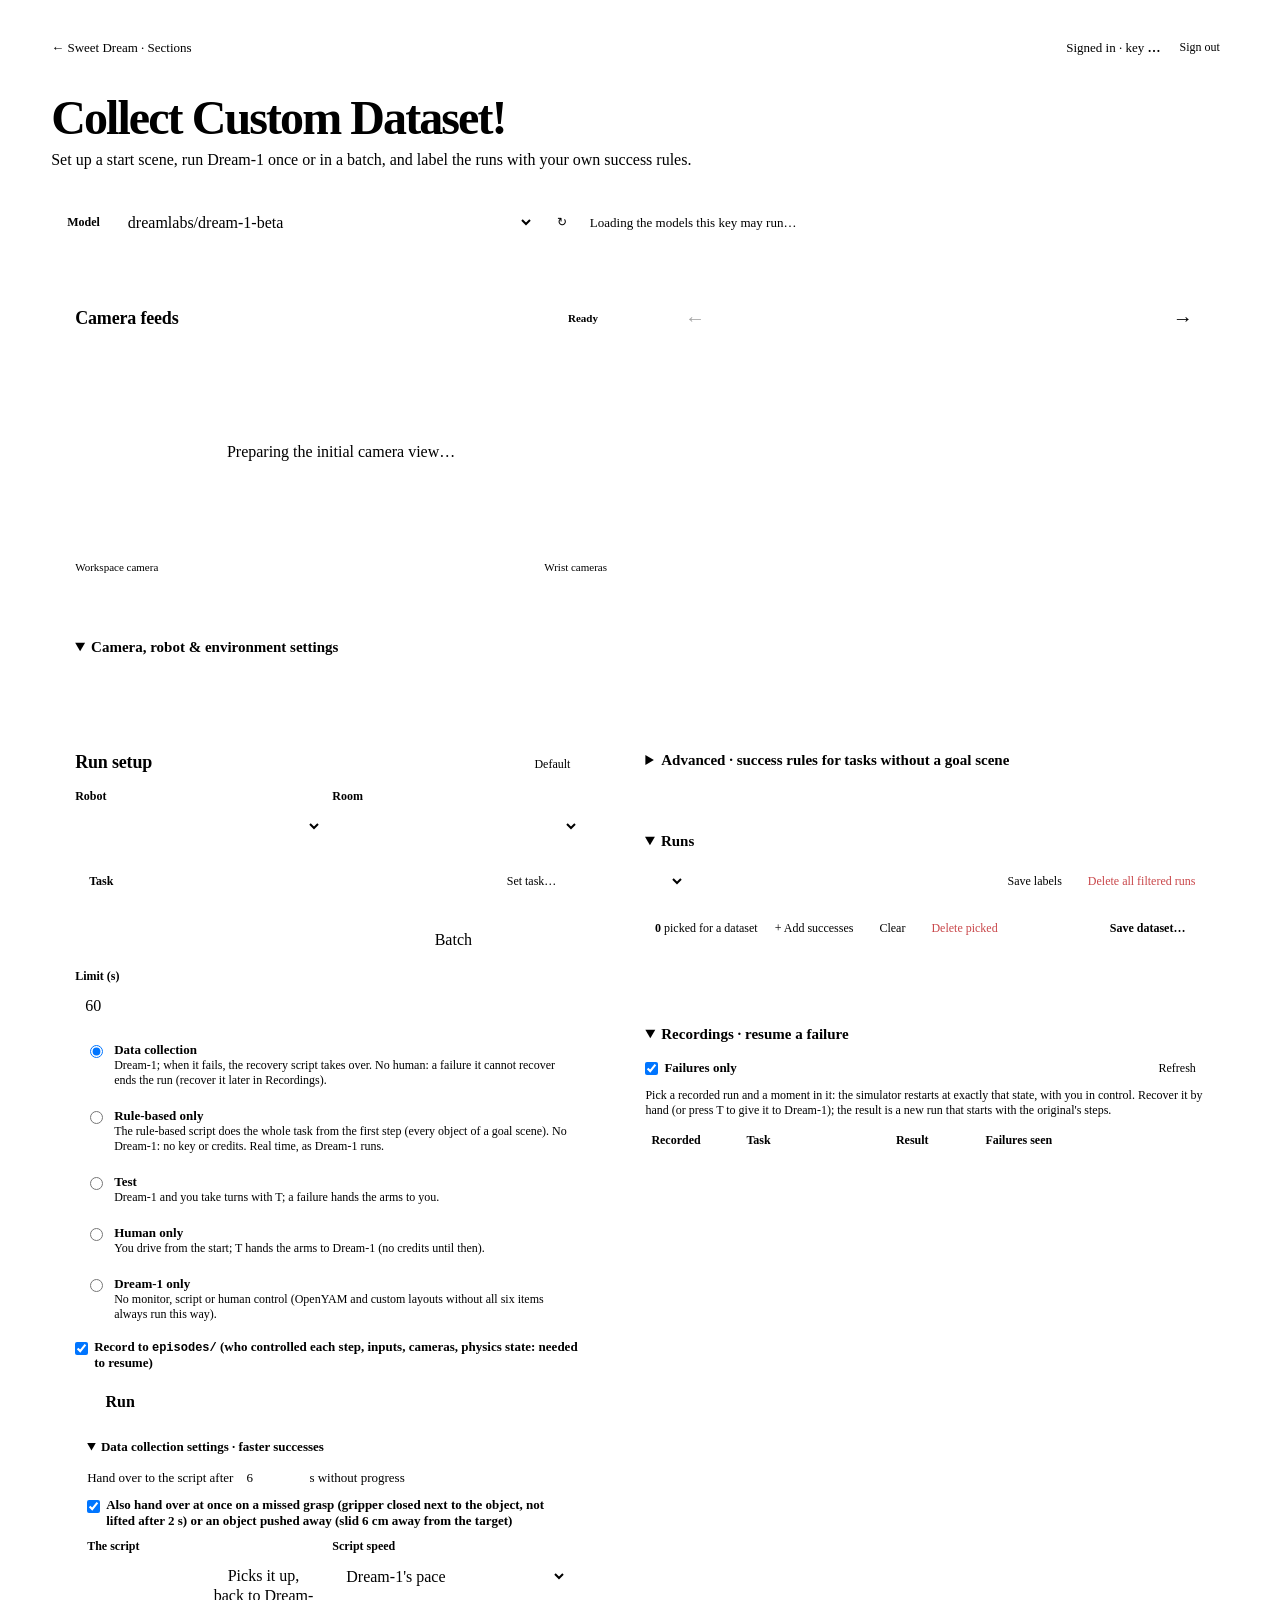
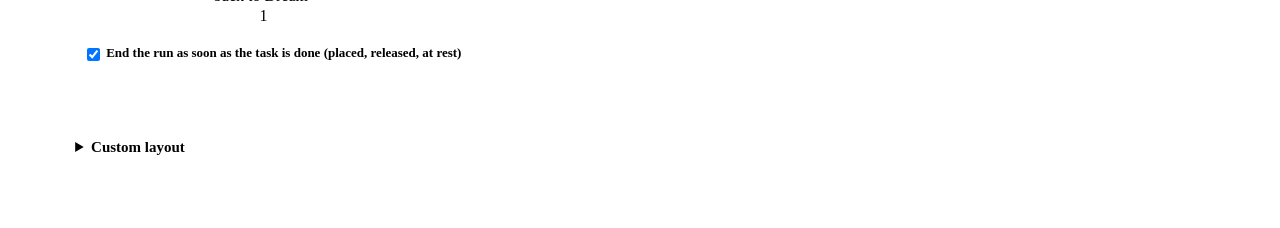
==== commit b68a0ba7: "Refine Collect run review and Train step navigation" ====
--- a/static/index.html
+++ b/static/index.html
@@ -254,7 +254,7 @@
   video.view { background: #1c1c1c; object-fit: contain; }
   .cam-tabs { display: inline-flex; gap: 4px; }
   .cam-tabs button { padding: 2px 8px; font-size: 11px; background: transparent; color: var(--muted); border: 1px solid var(--line); border-radius: 6px; }
-  .cam-tabs button.on { color: var(--accent-ink); border-color: var(--accent); }
+  .cam-tabs button[aria-pressed="true"] { background: var(--accent); color: var(--accent-text); font-weight: 600; border-color: var(--accent); }
   .batch-live { display: grid; grid-template-columns: repeat(auto-fit, minmax(240px, 1fr)); gap: 10px; }
   .batch-live:empty { display: none; }
   .batch-live figure { margin: 0; }
@@ -387,6 +387,17 @@
   #wizard dd { margin: 0; overflow-wrap: anywhere; }
   .workspace:has(> .col:empty) { grid-template-columns: 1fr; }
   .workspace > .col:empty { display: none; }
+  .runs-browser { display:grid; grid-template-columns:minmax(0, 1fr) minmax(0, 2fr); gap:20px; align-items:start; margin-top:14px; }
+  .runs-browser .detail { margin:0; min-width:0; container-type:inline-size; }
+  .run-analysis { display:grid; grid-template-columns:minmax(0,1fr) minmax(0,1fr); gap:14px; align-items:start; }
+  .run-analysis > div { min-width:0; border-top:1px solid var(--line); padding-top:10px; }
+  .run-analysis .label { margin:0 0 6px; }
+  @container (max-width: 530px) { .run-analysis { grid-template-columns:minmax(0,1fr); } }
+  .run-list-item { display:flex; align-items:center; gap:6px; border-bottom:1px solid var(--line); padding:4px; }
+  .run-list-item.sel { background:var(--accent-soft); border-radius:8px; }
+  .run-list-item .run-open { flex:1; min-width:0; padding:6px; text-align:left; background:transparent; border:0; overflow-wrap:anywhere; }
+  .run-open small { display:block; margin-top:4px; color:var(--muted); }
+  @media (max-width:760px) { .runs-browser { grid-template-columns:minmax(0,1fr); } }
 </style>
 </head>
 <body>
@@ -660,54 +671,64 @@
       <summary>Runs</summary>
       <div class="hrow" style="justify-content: space-between">
         <select id="runFilter" aria-label="Which runs" style="width: auto; max-width: 100%"></select>
-        <span class="hrow"><button id="saveLabels" class="ghost small">Save labels</button><button id="deleteShown" class="ghost small danger" title="Delete every run shown in the list, with its recording">Delete shown</button><button id="runOriginal" class="ghost small" hidden title="The baseline of this batch: the same task, judge and time limit, with the seed and the environment fixed (the simulator's default scene and settings every episode) and Dream-1 with the recovery script">Run as original</button></span>
+        <span class="hrow"><button id="saveLabels" title="Save labels across all filtered pages" class="ghost small">Save labels</button><button id="deleteShown" class="ghost small danger" title="Delete every run matching the filter, across all pages">Delete all filtered runs</button><button id="runOriginal" class="ghost small" hidden title="The baseline of this batch: the same task, judge and time limit, with the seed and the environment fixed (the simulator's default scene and settings every episode) and Dream-1 with the recovery script">Run as original</button></span>
       </div>
       <div class="muted small" id="runSummary" style="margin-top: 8px"></div>
       <div class="dataset-bar" role="group" aria-label="Dataset">
         <span class="small"><b id="pickedCount">0</b> picked for a dataset</span>
-        <button class="ghost small" id="pickSuccesses" title="Pick every success the list shows">+ Add successes</button>
+        <button class="ghost small" id="pickSuccesses" title="Pick every success matching the filter, across all pages">+ Add successes</button>
         <button class="ghost small" id="pickClear">Clear</button>
         <button class="ghost small danger" id="deletePicked" title="Delete the picked runs, with their recordings">Delete picked</button>
         <button class="small" id="saveDataset" style="margin-left: auto" title="Choose a folder on this computer and save the picked runs there">Save dataset…</button>
       </div>
       <div class="dataset-note" id="datasetNote"></div>
-      <table id="runsTable" style="margin-top: 8px">
-        <thead><tr><th aria-label="In the dataset"></th><th>When</th><th>Task</th><th>Result</th><th class="hide-sm">Why</th><th class="hide-md">Label by</th></tr></thead>
-        <tbody id="runs"><tr><td colspan="6" class="muted">No runs yet.</td></tr></tbody>
-      </table>
+      <div class="runs-browser">
+        <div class="run-list-pane">
+          <div id="runs" aria-label="Run list"></div>
+      <nav id="runsPager" aria-label="Run history pages" hidden style="text-align:center; margin-top:10px">
+        <button class="ghost small" id="runsPrev" aria-label="Previous runs page">←</button>
+        <span class="small" id="runsRange" aria-live="polite"></span>
+        <button class="ghost small" id="runsNext" aria-label="Next runs page">→</button>
+      </nav>
+        </div>
       <div id="detail" class="detail" hidden>
         <div>
           <video id="detailVideo" class="view" controls muted playsinline preload="metadata" hidden></video>
           <img id="detailImage" class="view" alt="Last frame">
           <div class="legend"><span id="detailMedia">Last frame</span>
             <span class="cam-tabs" id="detailCams" hidden role="group" aria-label="Recording camera">
-              <button data-cam="top" class="on">Top</button><button data-cam="left">Left wrist</button><button data-cam="right">Right wrist</button><button data-cam="last">Last frame</button>
+              <button data-cam="top" aria-pressed="true">Top</button><button data-cam="left">Left wrist</button><button data-cam="right">Right wrist</button><button data-cam="last">Last frame</button>
             </span></div>
         </div>
         <div>
           <div id="detailHead"></div>
-          <div class="hand">
-            <div class="label" style="margin: 0">Your label <span class="muted">(wins over the rules)</span></div>
-            <div class="hand-buttons" role="group" aria-label="Your label">
+          <ul class="checks" id="detailChecks"></ul>
+          <details class="hand" id="manualReview">
+            <summary>Manual review <span id="handState"></span></summary>
+            <div class="hand-buttons" role="group" aria-label="Manual review">
               <button data-hand="success">✓ Success<kbd>1</kbd></button>
               <button data-hand="failure">✗ Failure<kbd>2</kbd></button>
               <button data-hand="invalid">Invalid<kbd>3</kbd></button>
               <button data-hand="" class="ghost">Use the rules<kbd>0</kbd></button>
             </div>
             <input id="handNote" maxlength="300" placeholder="Note (optional), e.g. dropped it, then put it back">
-            <div class="muted small" id="handState" style="margin-top: 6px"></div>
-          </div>
-          <ul class="checks" id="detailChecks"></ul>
-          <div class="label" style="margin: 12px 0 0">How it was run</div>
+          </details>
+        </div>
+        <div class="run-analysis">
+          <div>
+          <div class="label">How it was run</div>
           <dl class="settings" id="detailSettings"></dl>
         </div>
         <div>
+          <div class="label">Distance to target</div>
           <svg class="chart" id="chart" viewBox="0 0 640 190" role="img" aria-label="Distance from each judged object to its target over time"></svg>
           <div class="chart-legend" id="chartLegend"></div>
+          </div>
         </div>
         <div class="hrow" style="justify-content: flex-end">
           <button id="deleteRun" class="ghost small danger" title="Delete this run's trajectory, labels and recording">Delete this run</button>
         </div>
+      </div>
       </div>
     </details>
   </section>
@@ -954,8 +975,34 @@
 
 function verdict(run) { return run.verdict || { label: "invalid", reason: "No evaluation" }; }
 
+const runsPerPage = 12;
+let runsPage = 0, lastRunsFilter;
+function changeRunsPage(by) {
+  runsPage += by;
+  selected = null;
+  renderRuns();
+}
+$("runsPrev").onclick = () => changeRunsPage(-1);
+$("runsNext").onclick = () => changeRunsPage(1);
+
 function renderRuns() {
   const list = shownRuns();
+  if (lastRunsFilter !== runFilter) {
+    lastRunsFilter = runFilter;
+    runsPage = 0;
+    selected = null;
+  }
+  const pages = Math.ceil(list.length / runsPerPage);
+  const index = list.findIndex(run => run.id === selected);
+  if (index >= 0) runsPage = Math.floor(index / runsPerPage);
+  runsPage = Math.max(0, Math.min(runsPage, pages - 1));
+  const start = runsPage * runsPerPage;
+  const page = list.slice(start, start + runsPerPage);
+  if (!page.some(run => run.id === selected)) selected = page[0]?.id ?? null;
+  $("runsPager").hidden = pages <= 1;
+  $("runsPrev").disabled = runsPage === 0;
+  $("runsNext").disabled = runsPage + 1 >= pages;
+  $("runsRange").textContent = list.length ? `${start + 1}–${start + page.length} of ${list.length}` : "";
   const n = label => list.filter(r => finalLabel(r) === label).length;
   const valid = n("success") + n("failure"), byHand = list.filter(r => handLabel(r)).length;
   $("runSummary").textContent = list.length
@@ -974,22 +1021,20 @@
     }
   }
   showPicked();
-  if (!list.length) { $("runs").innerHTML = '<tr><td colspan="6" class="muted">No runs yet.</td></tr>'; $("detail").hidden = true; return; }
-  $("runs").innerHTML = list.map(run => {
-    const v = verdict(run), hand = handLabel(run);
-    const why = hand ? `${hand.reason}${hand.label !== v.label ? ` (rules: ${v.label})` : ""}` : words(v.reason);
-    const by = hand ? "hand" : run.label ? "rules (saved)" : "rules";
+  if (!list.length) { $("runs").textContent = "No runs yet."; $("detail").hidden = true; return; }
+  $("runs").innerHTML = page.map(run => {
     const on = picked.has(run.id);
-    return `<tr data-id="${esc(run.id)}" class="${run.id === selected ? "sel" : ""} ${on ? "picked" : ""}">
-      <td><button class="pick ${on ? "on" : ""}" data-pick="${esc(run.id)}" aria-pressed="${on}" title="${on ? "Take out of the dataset" : "Add to the dataset"}">${on ? "−" : "+"}</button></td>
-      <td>${when(run.started_at)}</td>
-      <td>${esc(run.task)}<span class="run-settings">${esc(settingsBrief(run))}</span></td>
-      <td>${chip(finalLabel(run))}${hand ? '<span class="by-hand" title="Labeled by hand">✋</span>' : ""}</td>
-      <td class="hide-sm">${esc(why)}</td>
-      <td class="hide-md"><span class="muted">${by}</span></td>
-    </tr>`;
+    return `<div class="run-list-item ${run.id === selected ? "sel" : ""}">
+      <button class="pick ${on ? "on" : ""}" data-pick="${esc(run.id)}" aria-pressed="${on}" aria-label="Pick ${esc(run.task)} for dataset">${on ? "−" : "+"}</button>
+      <button class="run-open" data-run="${esc(run.id)}" aria-current="${run.id === selected}">${esc(run.task)}
+        <small>${when(run.started_at)} · ${chip(finalLabel(run))}</small></button>
+    </div>`;
   }).join("");
-  for (const tr of $("runs").querySelectorAll("tr")) tr.onclick = () => { selected = tr.dataset.id; renderRuns(); };
+  for (const button of $("runs").querySelectorAll("[data-run]")) button.onclick = () => {
+    selected = button.dataset.run;
+    renderRuns();
+    $("runs").querySelector(".sel .run-open")?.focus({ preventScroll: true });
+  };
   for (const b of $("runs").querySelectorAll("[data-pick]")) b.onclick = e => {
     e.stopPropagation();
     togglePick(b.dataset.pick);
@@ -1003,7 +1048,7 @@
   const video = $("detailVideo"), img = $("detailImage"), recorded = !!run.episode;
   const useVideo = recorded && detailCam !== "last";
   $("detailCams").hidden = !recorded;
-  document.querySelectorAll("#detailCams [data-cam]").forEach(b => b.classList.toggle("on", b.dataset.cam === (recorded ? detailCam : "last")));
+  document.querySelectorAll("#detailCams [data-cam]").forEach(b => b.setAttribute("aria-pressed", String(b.dataset.cam === (recorded ? detailCam : "last"))));
   $("detailMedia").textContent = useVideo ? "Recording" : "Last frame";
   const src = useVideo ? `/api/episodes/${run.episode}/${detailCam}.mp4` : "";
   if (video.dataset.src !== src) { video.dataset.src = src; if (src) video.src = src; else video.removeAttribute("src"); video.load(); }
@@ -1027,7 +1072,7 @@
                  run.ood_random?.length ? `random: ${run.ood_random.join(", ")}` : "",
                  (run.judge || v.spec) ? `${TYPE_UI[(run.judge || v.spec).type || "pick_place"]?.label || ""}: ${specText(run.judge || v.spec)}` : "not judged"].filter(Boolean).join(" · ");
   const hand = handLabel(run);
-  $("detailHead").innerHTML = `${chip(finalLabel(run))}${hand ? '<span class="by-hand">✋ by hand</span>' : ""} <strong>${esc(run.task)}</strong><div class="muted" style="font-size:13px">${when(run.started_at)} · ${fmt(run.sim_seconds || 0)} s · ${esc(extra)}</div>`
+  $("detailHead").innerHTML = `Automatic result ${chip(v.label)} · <strong>${esc(run.task)}</strong><div class="muted" style="font-size:13px">${when(run.started_at)} · ${fmt(run.sim_seconds || 0)} s · ${esc(extra)}</div>`
     + (run.seed != null && run.layout !== "custom" ? `<button class="ghost small" id="sameStart" title="Put seed ${run.seed} and its random settings back on the page (the settings not marked random are the page's)">Same start (seed ${run.seed})</button>` : "");
   if ($("sameStart")) $("sameStart").onclick = () => {
     if (customOn()) { $("customOn").checked = false; $("layoutBody").classList.add("off"); drawScene(); }
@@ -1038,10 +1083,8 @@
   };
   for (const b of document.querySelectorAll("[data-hand]")) b.classList.toggle("on", !!hand && b.dataset.hand === hand.label);
   $("detailSettings").innerHTML = settingsRows(run, v).map(([k, val]) => `<dt>${esc(k)}</dt><dd>${esc(val)}</dd>`).join("");
-  if ($("handNote").dataset.run !== run.id) { $("handNote").value = hand && hand.reason !== "set by hand" ? hand.reason : ""; $("handNote").dataset.run = run.id; }
-  $("handState").innerHTML = `Rules say ${chip(v.label)} ${esc(words(v.reason))}`
-    + (hand ? ` · you set ${chip(hand.label)} ${when(hand.saved_at)}` : " · not labeled by hand")
-    + ` · <kbd>J</kbd>/<kbd>K</kbd> next / previous run`;
+  if ($("handNote").dataset.run !== run.id) { $("manualReview").open = false; $("handNote").value = hand && hand.reason !== "set by hand" ? hand.reason : ""; $("handNote").dataset.run = run.id; }
+  $("handState").innerHTML = hand ? chip(hand.label) : "";
   $("detailChecks").innerHTML = (v.checks?.length ? v.checks : [{ ok: false, text: v.reason }])
     .map(c => `<li><span class="${c.ok ? "y" : c.ok === false ? "n" : "muted"}">${c.ok ? "✓" : c.ok === false ? "✗" : "–"}</span> ${esc(c.text)}</li>`).join("");
   // The per-step series (for the chart) is fetched for the selected run only.
@@ -1275,12 +1318,12 @@
   const i = list.findIndex(r => r.id === selected);
   selected = list[Math.min(list.length - 1, Math.max(0, (i < 0 ? 0 : i + by)))].id;
   renderRuns();
-  document.querySelector("#runs tr.sel")?.scrollIntoView({ block: "nearest" });
+  document.querySelector("#runs .sel")?.scrollIntoView({ block: "nearest" });
 }
 document.addEventListener("keydown", e => {
   if (teleopOn || e.target.closest("input, textarea, select") || e.metaKey || e.ctrlKey || e.altKey || !selected || $("detail").hidden) return;
   const key = e.key.toLowerCase();
-  if (key in { 1: 1, 2: 1, 3: 1, 0: 1 }) { e.preventDefault(); setHand({ 1: "success", 2: "failure", 3: "invalid", 0: "" }[key]); }
+  if ($("manualReview").open && $("runsPanel").open && key in { 1: 1, 2: 1, 3: 1, 0: 1 }) { e.preventDefault(); setHand({ 1: "success", 2: "failure", 3: "invalid", 0: "" }[key]); }
   else if (key === "j") { e.preventDefault(); step(1); }
   else if (key === "k") { e.preventDefault(); step(-1); }
 });
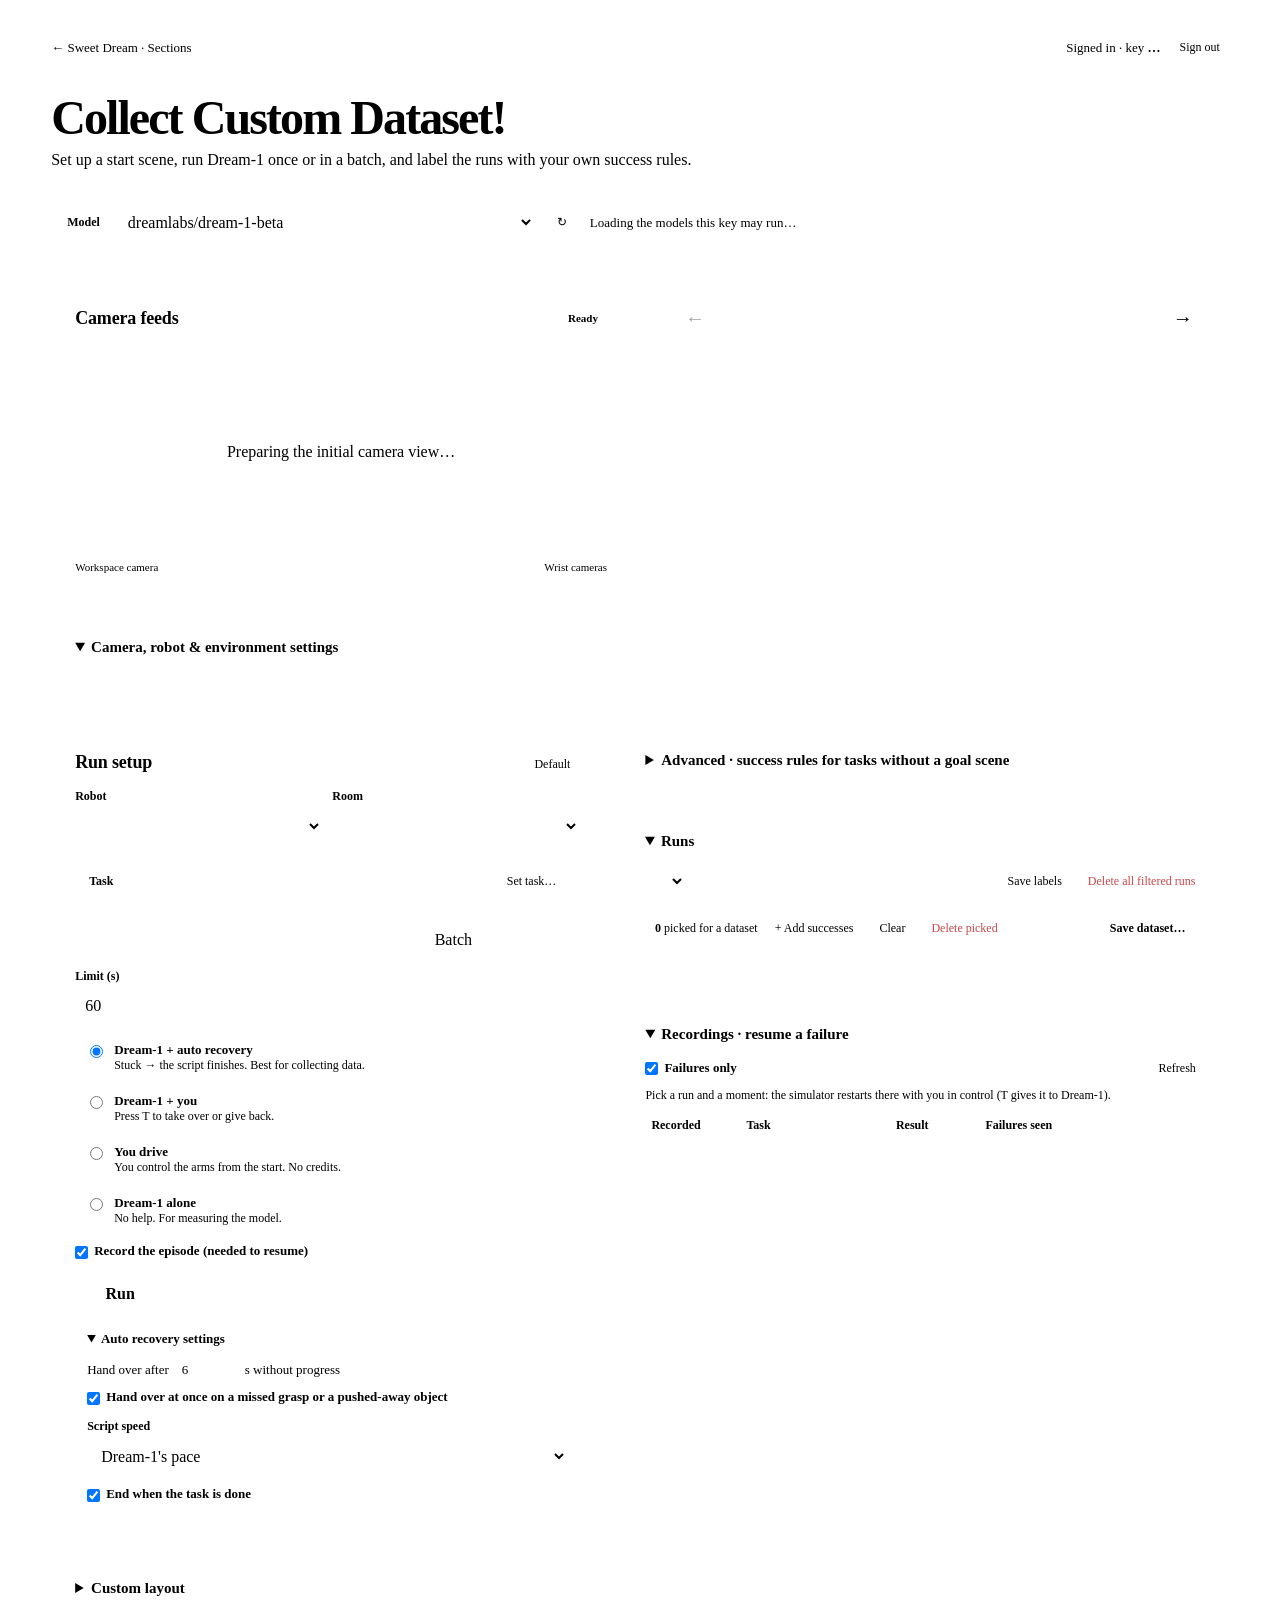
==== commit 031bc9bf: "Collect setup: choose Default, Random or Manual first; plain mode names; batch folder path fix - Sce" ====
--- a/static/index.html
+++ b/static/index.html
@@ -202,6 +202,8 @@
   .modes label:has(input:checked) { border-color: var(--accent); background: var(--accent-soft); }
   .modes input { margin-top: 3px; }
   .modes span.muted { display: block; font-weight: 400; font-size: 12px; }
+  #sceneSourcePanel h2 { margin: 0; font-size: 15px; }
+  #ood.no-random .ood-random { display: none; }
   .help { padding: 10px 12px; border-radius: 8px; background: var(--warn-bg); color: var(--warn); margin-top: 12px; font-weight: 600; font-size: 13px; }
   .help.ok { background: var(--ok-bg); color: var(--ok); }
   .control-head { display: flex; gap: 8px; align-items: center; flex-wrap: wrap; margin-top: 12px; }
@@ -467,7 +469,7 @@
         <button class="ghost" data-press="g" id="graspBtn">Grasp: from above (G)</button>
       </div>
       <details class="log"><summary>Mouse and keys</summary>
-        <p class="muted small" style="margin: 6px 0 0"><b>Click an object</b> in a camera to move a hand above it (a wrist camera moves its own arm) · <b>drag</b> in the top camera to move the hand along the table · <b>wheel</b> for up / down.</p>
+        <p class="muted small" style="margin: 6px 0 0"><b>Click</b> an object: hand moves above it · <b>Drag</b>: move along the table · <b>Wheel</b>: up / down</p>
         <dl class="keys">
           <dt><kbd data-k="w">W</kbd><kbd data-k="s">S</kbd></dt><dd>hand away from / toward the top camera</dd>
           <dt><kbd data-k="a">A</kbd><kbd data-k="d">D</kbd></dt><dd>hand left / right in the picture</dd>
@@ -533,21 +535,18 @@
       <button id="modeSingle" class="on" aria-pressed="true">Single run</button>
       <button id="modeBatch" aria-pressed="false">Batch</button>
     </div>
-    <div id="seedBox"></div>
-
     <div id="singleForm">
       <div style="margin-top: 12px; max-width: 160px">
         <label for="seconds">Limit (s)</label><input id="seconds" type="number" min="10" max="900" value="60" title="Up to 300 s, or 900 s in test and human-only runs">
       </div>
       <div class="modes" role="radiogroup" aria-label="Run mode">
-        <label><input type="radio" name="runMode" value="collect" checked><span>Data collection<span class="muted">Dream-1; when it fails, the recovery script takes over. No human: a failure it cannot recover ends the run (recover it later in Recordings).</span></span></label>
-        <label><input type="radio" name="runMode" value="script"><span>Rule-based only<span class="muted">The rule-based script does the whole task from the first step (every object of a goal scene). No Dream-1: no key or credits. Real time, as Dream-1 runs.</span></span></label>
-        <label><input type="radio" name="runMode" value="test"><span>Test<span class="muted">Dream-1 and you take turns with T; a failure hands the arms to you.</span></span></label>
-        <label><input type="radio" name="runMode" value="human"><span>Human only<span class="muted">You drive from the start; T hands the arms to Dream-1 (no credits until then).</span></span></label>
-        <label><input type="radio" name="runMode" value="plain"><span>Dream-1 only<span class="muted">No monitor, script or human control (OpenYAM and custom layouts without all six items always run this way).</span></span></label>
+        <label><input type="radio" name="runMode" value="collect" checked><span>Dream-1 + auto recovery<span class="muted">Stuck → the script finishes. Best for collecting data.</span></span></label>
+        <label><input type="radio" name="runMode" value="test"><span>Dream-1 + you<span class="muted">Press T to take over or give back.</span></span></label>
+        <label><input type="radio" name="runMode" value="human"><span>You drive<span class="muted">You control the arms from the start. No credits.</span></span></label>
+        <label><input type="radio" name="runMode" value="plain"><span>Dream-1 alone<span class="muted">No help. For measuring the model.</span></span></label>
       </div>
       <div id="singleCollectSlot"></div>
-      <label class="check" style="margin: 10px 0 0; align-items: flex-start"><input type="checkbox" id="record" checked style="margin-top: 3px"><span>Record to <code>episodes/</code> <span class="muted">(who controlled each step, inputs, cameras, physics state: needed to resume)</span></span></label>
+      <label class="check" style="margin: 10px 0 0; align-items: flex-start"><input type="checkbox" id="record" checked style="margin-top: 3px"><span>Record the episode <span class="muted">(needed to resume)</span></span></label>
       <div class="actions">
         <button id="run">Run</button>
         <button id="reset" class="ghost" hidden title="Start the same run again from the beginning">Reset</button>
@@ -556,22 +555,16 @@
     </div>
 
     <details class="collect-box" id="collectBox" open>
-      <summary id="collectTitle">Data collection settings · faster successes</summary>
-      <div class="inline-num" id="stallRow" style="margin-top: 10px">Hand over to the script after
+      <summary id="collectTitle">Auto recovery settings</summary>
+      <div class="inline-num" id="stallRow" style="margin-top: 10px">Hand over after
         <input id="stallS" type="number" min="2" max="30" step="1" value="6" aria-label="Seconds without progress"> s without progress</div>
-      <label class="check" id="quickRow"><input type="checkbox" id="quickFail" checked><span>Also hand over at once on a <b>missed grasp</b> (gripper closed next to the object, not lifted after 2 s) or an object <b>pushed away</b> (slid 6 cm away from the target)</span></label>
+      <label class="check" id="quickRow"><input type="checkbox" id="quickFail" checked><span>Hand over at once on a missed grasp or a pushed-away object</span></label>
       <div class="grid2">
-        <div id="goalRow"><label>The script</label>
-          <div class="toggle" role="group" aria-label="The script's goal">
-            <button id="goalFinish" class="on" aria-pressed="true" title="Pick the object up, put it in the target, let go">Finishes the task</button>
-            <button id="goalCarry" aria-pressed="false" title="Pick the object up and give the arms back to Dream-1">Picks it up, back to Dream-1</button>
-          </div>
-        </div>
         <div><label for="scriptSpeed">Script speed</label>
           <select id="scriptSpeed"><option value="1">Dream-1's pace</option><option value="1.5">1.5×</option><option value="2">2×</option><option value="3">3×</option></select>
         </div>
       </div>
-      <label class="check"><input type="checkbox" id="endOnSuccess" checked><span>End the run as soon as the task is done (placed, released, at rest)</span></label>
+      <label class="check"><input type="checkbox" id="endOnSuccess" checked><span>End when the task is done</span></label>
     </details>
 
     <div id="batchForm" hidden>
@@ -588,24 +581,21 @@
       <div class="grid2" style="margin: 12px 0 0; grid-template-columns: minmax(0, 2fr) minmax(90px, 1fr)">
         <div><label>Each episode</label>
           <div class="toggle" role="group" aria-label="Batch mode" style="grid-template-columns: repeat(2, 1fr)">
-            <button id="batchCollect" class="on" aria-pressed="true" title="Dream-1; when it fails, the recovery script takes over">Data collection</button>
-            <button id="batchScript" aria-pressed="false" title="The rule-based script does the whole task; no Dream-1, no credits">Rule-based only</button>
-            <button id="batchPlain" aria-pressed="false" title="Dream-1 only">Dream-1 only</button>
-            <button id="batchOriginal" aria-pressed="false" title="The baseline: the seed and the environment fixed (every episode from the simulator's default scene, the same object layout, with default scene settings); Dream-1 with the recovery script, as in Data collection">Original</button>
+            <button id="batchCollect" class="on" aria-pressed="true" title="Dream-1; when it gets stuck, the recovery script finishes the task">Dream-1 + auto recovery</button>
+            <button id="batchPlain" aria-pressed="false" title="Dream-1 only: no failure monitor, no script">Dream-1 alone</button>
           </div>
         </div>
         <div><label for="batchWorkers">At once</label><input id="batchWorkers" type="number" min="1" max="4" value="2" title="Episodes run at the same time (1 to 4)"></div>
       </div>
       <div id="varyRow" style="margin-top: 12px"><label>Scene per episode</label>
         <div class="toggle" role="group" aria-label="Scene per episode">
-          <button id="varyOff" class="on" aria-pressed="true" title="Every episode uses the scene settings below and the room picked above">Same settings</button>
-          <button id="varyOn" aria-pressed="false" title="Each episode draws, from its own seed and close to the defaults: the workspace camera's position (±3 cm), angle (±8°, roll ±5°) and field of view (±8°), the light (0.8× to 1.2×), and the room (YAM tabletop or Evening den)">Vary per episode</button>
+          <button id="varyOff" class="on" aria-pressed="true" title="Every episode uses the same settings">Same settings</button>
+          <button id="varyOn" aria-pressed="false" title="Camera, light and room change slightly per episode">Vary per episode</button>
         </div>
-        <p class="muted small" id="varyNote" style="margin: 4px 0 0" hidden>Each episode draws, from its own seed and close to the defaults: the camera's position, angle and field of view, the light, and the room (YAM tabletop or Evening den). The same batch seed gives the same scenes again.</p>
+        <p class="muted small" id="varyNote" style="margin: 4px 0 0" hidden>Camera, light and room change slightly per episode. Same seed → same scenes.</p>
       </div>
       <div id="batchCollectSlot"></div>
-      <p class="muted small" style="margin: 8px 0 12px" id="batchHow">The seed is the whole batch: it gives each episode its own layout (the same episodes again with the same seed; other seeds share none). The scene settings below apply to every episode; the ones marked <em>random</em> are drawn from each episode's seed. Runs in the background.</p>
-      <p class="muted small" style="margin: 8px 0 12px" id="batchHowOriginal" hidden>Original: the seed and the environment are fixed: every episode starts from the simulator's default scene (the same object layout) with default scene settings; the seed and the scene settings below are not used. Dream-1 runs with the failure monitor and the recovery script, as in Data collection (its settings above).</p>
+      <p class="muted small" style="margin: 8px 0 12px" id="batchHow"></p>
       <p class="small" style="margin: 0 0 4px">Every episode runs <b>the task above</b> (<span id="batchTaskName"></span>).</p>
       <div id="batchTaskList" hidden>
       <label>Tasks <span class="muted">(taken in turn)</span></label>
@@ -636,8 +626,8 @@
   <section class="panel">
     <details class="fold yam-only" id="layoutPanel">
       <summary>Custom layout</summary>
-      <label class="check"><input type="checkbox" id="customOn"> Use my own layout instead of the seed's (single runs)</label>
-      <p class="muted small" style="margin: -6px 0 12px">Pick what is on the table and drag it. Settings marked <em>random</em> need the seed's layout, so they are not drawn with a custom layout. Batches always start from seeds.</p>
+      <label class="check"><input type="checkbox" id="customOn"> Place the objects myself (single runs)</label>
+      <p class="muted small" style="margin: -6px 0 12px">Pick the objects and drag them on the table.</p>
       <div id="layoutBody" class="off">
         <div class="robot"><strong>Robot: YAM · 2 arms</strong><span>The only robot in this simulator</span></div>
         <div><label>Objects</label><div class="items" id="objectToggles"></div></div>
@@ -658,7 +648,7 @@
   <section class="panel">
     <details class="fold" id="rulesPanel">
       <summary>Advanced · success rules for tasks without a goal scene</summary>
-      <p class="muted small" style="margin: 0 0 10px">A task with a goal scene is judged by the range set in <b>Set task</b>. These rules judge tasks by their words alone (lift, push, areas), the team's batch task lists, and past runs.</p>
+      <p class="muted small" style="margin: 0 0 10px">For tasks without a goal scene: judged by their words (lift, push, areas).</p>
       <div class="toggle types" id="ruleTypes" role="group" aria-label="Task type"></div>
       <p class="hint" id="ruleHint"></p>
       <div class="banners" id="banners"></div>
@@ -740,7 +730,7 @@
         <label class="check" style="margin: 0"><input type="checkbox" id="failuresOnly" checked> Failures only</label>
         <button class="ghost small" id="reloadEps">Refresh</button>
       </div>
-      <p class="muted small" style="margin: 8px 0">Pick a recorded run and a moment in it: the simulator restarts at exactly that state, with you in control. Recover it by hand (or press T to give it to Dream-1); the result is a new run that starts with the original's steps.</p>
+      <p class="muted small" style="margin: 8px 0">Pick a run and a moment: the simulator restarts there with you in control (T gives it to Dream-1).</p>
       <div class="eps-wrap"><table>
         <thead><tr><th>Recorded</th><th>Task</th><th>Result</th><th class="hide-sm">Failures seen</th><th style="width: 76px"></th></tr></thead>
         <tbody id="epsBody"></tbody></table></div>
@@ -839,6 +829,8 @@
 <script type="module">
 import { loadOOD, readOOD } from "/ood.js";
 import { initSeed, seeding, afterPreview, newSeed, advanceSeed, useSeed } from "/seed.js";
+let sceneSource = "default";  // how Step 2 sets the start scene: default, random or manual (setSceneSource)
+const defaultScene = () => sceneSource === "default" && $("robot")?.value !== "openyam";
 
 const $ = id => document.getElementById(id);
 let rules = { distance_cm: 6.5, release: true, still_seconds: 1.0 };
@@ -1077,6 +1069,7 @@
   if ($("sameStart")) $("sameStart").onclick = () => {
     if (customOn()) { $("customOn").checked = false; $("layoutBody").classList.add("off"); drawScene(); }
     if (mode !== "single") setMode("single");
+    setSceneSource(run.ood_random?.length ? "random" : "manual", false);
     useSeed(run.seed, run.ood_random || []);
     $("task").value = run.task; checkTask();
     schedulePreview();
@@ -1142,7 +1135,7 @@
 
 /* ---------- each run's settings ---------- */
 
-const MODE_TEXT = { collect: "data collection", script: "rule-based only", test: "test", human: "human only", resumed: "resumed", plain: "Dream-1 only", assist: "Dream-1 + script + human" };
+const MODE_TEXT = { collect: "Dream-1 + auto recovery", script: "rule-based only", test: "Dream-1 + you", human: "you drive", resumed: "resumed", plain: "Dream-1 alone", assist: "Dream-1 + script + human" };
 const startText = run => run.layout === "custom" ? "custom layout" : run.layout === "sandbox" ? "Sandbox table"
   : run.seed != null ? `seed ${run.seed}${run.split === "eval" ? " (eval)" : ""}` : "default scene";
 /** One line under the task in the list: mode · start · robot / room. */
@@ -1165,7 +1158,7 @@
   rows.push(["Scene settings", changed.length ? changed.map(([k, val]) => `${k} ${typeof val === "object" ? JSON.stringify(val) : val}`).join(", ") : "defaults"]);
   if (run.ood_random?.length) rows.push(["Drawn from the seed", run.ood_random.join(", ")]);
   const c = run.collection;
-  if (c) rows.push(["Data collection", `hand over after ${c.stall_s ?? 12} s${c.quick_fail ? " + missed grasp / pushed away" : ""} · script ${c.script_goal === "finish" ? "finishes the task" : "picks it up"} · ${c.script_speed ?? 1}× speed${c.end_on_success ? " · ends when done" : ""}`]);
+  if (c) rows.push(["Auto recovery", `hand over after ${c.stall_s ?? 12} s${c.quick_fail ? " + missed grasp / pushed away" : ""} · script ${c.script_goal === "finish" ? "finishes the task" : "picks it up"} · ${c.script_speed ?? 1}× speed${c.end_on_success ? " · ends when done" : ""}`]);
   rows.push(["Time limit", `${fmt(run.seconds || 0, 0)} s (ran ${fmt(run.sim_seconds || 0)} s simulated${run.ended_early ? `, ended: ${run.ended_early}` : ""})`]);
   if (run.batch_id) rows.push(["Batch", batchName(run.batch_id)]);
   if (run.resumed_from) rows.push(["Resumed from", `${run.resumed_from.run} at step ${run.resumed_from.step}`]);
@@ -1654,14 +1647,10 @@
 }
 $("varyOff").onclick = () => setVary(false);
 $("varyOn").onclick = () => setVary(true);
-const BATCH_MODES = [["batchCollect", "collect"], ["batchScript", "script"], ["batchPlain", "plain"], ["batchOriginal", "original"]];
+const BATCH_MODES = [["batchCollect", "collect"], ["batchPlain", "plain"]];
 for (const [id, m] of BATCH_MODES) $(id).onclick = () => {
   batchMode = m;
   for (const [other, om] of BATCH_MODES) { $(other).classList.toggle("on", om === m); $(other).setAttribute("aria-pressed", om === m); }
-  // Original uses no seed and no scene settings: the seed choice does not apply.
-  $("splitTrain").disabled = m === "original";
-  $("batchHow").hidden = m === "original"; $("batchHowOriginal").hidden = m !== "original";
-  $("varyRow").hidden = m === "original";
   estimate();
   refresh();  // a rule-based batch needs no key: the Start button follows the mode
 };
@@ -1786,11 +1775,11 @@
   const count = Number($("batchCount").value) || 0, secs = Number($("batchSeconds").value) || 0;
   const workers = Math.max(1, Math.min(4, Number($("batchWorkers").value) || 1, count || 1));
   // Every mode runs in real time; rule-based runs start up faster (no Dream-1 session).
-  const each = batchMode === "script" ? secs + 10 : secs + 20;
+  const each = secs + 20;
   const minutes = Math.round(Math.ceil(count / workers) * each / 60);
-  const seeds = batchMode === "original" ? "original: fixed default scene and settings, with the recovery script"
+  const seeds = defaultScene() ? "the default scene every episode"
     : split === "eval" ? `eval seeds 1-${Math.min(count, 50)}` : `batch seed ${$("seed")?.value || "?"} (${count} different layouts, the same again with this seed)`;
-  const vary = varyScene && batchMode !== "original" ? " · camera, light and room vary" : "";
+  const vary = varyScene && sceneSource === "random" ? " · camera, light and room vary" : "";
   $("batchEstimate").textContent = count && secs ? `${count} episodes · ${workers} at once · ${seeds}${vary} · about ${minutes} min · ${batchTasks.size} task${batchTasks.size > 1 ? "s" : ""}` : "";
   return minutes;
 }
@@ -1804,18 +1793,17 @@
   const count = Number($("batchCount").value);
   // Every episode runs the task set above (its words, and its goal scene when it has one).
   if (goalSpec && !goalRelational()) { notify("The task's goal scene has a fixed table spot, which only fits one seed: for batches, tie every object to an item (in the bowl, beside the plate, ...)."); return; }
-  const how = batchMode === "original" ? " as the original (the default scene and settings every episode, Dream-1 with the recovery script)"
-    : batchMode === "script" ? " rule-based (the script alone, no Dream-1 use)" : "";
-  const use = batchMode === "script" ? "" : " of Dream-1 use";
+  const how = defaultScene() ? " in the default scene (the same layout and settings every episode)" : "";
+  const use = " of Dream-1 use";
   if (!(await ask(`Run ${count} episodes${how} in the background (about ${estimate()} min${use})?`, "Start batch"))) return;
   try {
     const tasks = [{ prompt: $("task").value.trim(), ...(goalSpec ? { judge: goalSpec } : {}) }];
     const { seed, ood_random } = seeding();
     await api("/api/batch", { tasks, count, seconds: $("batchSeconds").value, split, seed, ood, mode: batchMode,
-                              vary_scene: varyScene && batchMode !== "original",
+                              default_scene: defaultScene(), vary_scene: varyScene && sceneSource === "random",
                               workers: Number($("batchWorkers").value) || 1, collection: collectionSettings(),
                               ood_random: isOpenYAM() ? [] : ood_random });
-    if (split !== "eval" && batchMode !== "original") advanceSeed(1);  // the seed was the whole batch: the next batch gets the next one
+    if (split !== "eval" && !defaultScene()) advanceSeed(1);  // the seed was the whole batch: the next batch gets the next one
     followBatch = true;
     refresh();
   } catch (err) { showError(err); }
@@ -1851,6 +1839,7 @@
     : b.original ? `Original: the default scene and settings every episode (fixed), Dream-1 with the recovery script · ${b.seconds} s each`
     : `${b.split === "eval" ? "Eval seeds" : `Batch seed ${b.batch_seed ?? b.seed}`}${b.ood_random?.length ? ` · random: ${b.ood_random.join(", ")}` : ""} · ${b.seconds} s each · labeled with the rules as at the start`;
   $("batchEnd").textContent = (b.running ? "" : b.stopped_reason || "Finished.")
+    + (b.folder ? ` Saved in ${b.folder}/.` : "")
     + (b.capacity_retries ? ` Dream-1 was at capacity ${b.capacity_retries} time${b.capacity_retries > 1 ? "s" : ""}: those episodes were tried again.` : "");
   $("batchEnd").classList.toggle("bad", !b.running && !!b.stopped_reason && b.stopped_reason !== "Stopped by you.");
   showBatchLive(b.running ? (b.active || []).filter(e => e.run) : []);
@@ -2015,6 +2004,7 @@
 
 /** The start-scene part of a request: OpenYAM takes the seed only (no YAM scene settings or layout). */
 function startScene(ood) {
+  if (defaultScene()) return { ood: {}, default_scene: true, scene: null };
   if (isOpenYAM()) return { ood: {}, seed: seeding().seed, scene: null };
   return { ood, ...seeding(), scene: customOn() ? sceneForRun() : null };
 }
@@ -2106,7 +2096,7 @@
   $("modeSingle").disabled = $("modeBatch").disabled = running;
   // Human-only and rule-based runs need no key (no Dream-1; a human-only run asks it only after T).
   $("run").disabled = running || (!s.key.source && !["human", "script"].includes(runMode())) || !robotRunsHere() || !!setupProblem;
-  $("startBatch").disabled = running || (!s.key.source && batchMode !== "script") || !robotRunsHere();
+  $("startBatch").disabled = running || !s.key.source || !robotRunsHere();
   $("robot").disabled = $("room").disabled = running;
   $("model").disabled = $("modelReload").disabled = running;
   $("stop").hidden = !s.running || batchRunning;
@@ -2430,13 +2420,7 @@
 
 /* ---------- data collection settings (monitor.py, recovery.py) ---------- */
 
-let scriptGoal = "finish";
-for (const [id, g] of [["goalFinish", "finish"], ["goalCarry", "carry"]]) $(id).onclick = () => {
-  scriptGoal = g;
-  for (const [other, og] of [["goalFinish", "finish"], ["goalCarry", "carry"]]) {
-    $(other).classList.toggle("on", og === g); $(other).setAttribute("aria-pressed", og === g);
-  }
-};
+const scriptGoal = "finish";  // the recovery script always finishes the task
 const collectionSettings = () => ({
   stall_s: Number($("stallS").value) || 6, quick_fail: $("quickFail").checked, script_goal: scriptGoal,
   script_speed: Number($("scriptSpeed").value) || 1, end_on_success: $("endOnSuccess").checked,
@@ -2444,16 +2428,15 @@
 /** The settings show under whichever form runs in data collection or rule-based mode; a rule-based run has no
  *  Dream-1 to hand over from, so only the script's speed and ending on success apply. */
 function placeCollectBox() {
-  const scripted = ["collect", "script"];  // Original runs in data collection mode too (fixed scene, with recovery)
-  const single = mode === "single" && scripted.includes(runMode()), batch = mode === "batch" && [...scripted, "original"].includes(batchMode);
-  const ruleBased = (single ? runMode() : batchMode) === "script";
+  const single = mode === "single" && runMode() === "collect", batch = mode === "batch" && batchMode === "collect";
+  const ruleBased = false;
   $("collectBox").hidden = !(single || batch);
-  for (const id of ["stallRow", "quickRow", "goalRow"]) $(id).hidden = ruleBased;
-  $("collectTitle").textContent = ruleBased ? "Rule-based script settings" : "Data collection settings · faster successes";
+  for (const id of ["stallRow", "quickRow"]) $(id).hidden = ruleBased;
+  $("collectTitle").textContent = ruleBased ? "Rule-based script settings" : "Auto recovery settings";
   if (single) $("singleCollectSlot").append($("collectBox"));
   if (batch) $("batchCollectSlot").append($("collectBox"));
 }
-for (const id of ["modeSingle", "modeBatch", "batchCollect", "batchScript", "batchPlain", "batchOriginal"]) $(id).addEventListener("click", placeCollectBox);
+for (const id of ["modeSingle", "modeBatch", "batchCollect", "batchPlain"]) $(id).addEventListener("click", placeCollectBox);
 for (const radio of document.querySelectorAll("input[name=runMode]")) radio.addEventListener("change", placeCollectBox);
 
 /* ---------- human control (KSY: teleop.py, monitor.py, recovery.py) ---------- */
@@ -2512,7 +2495,7 @@
     const ruleBased = s.mode === "script";
     $("controlMode").textContent = ruleBased ? "Rule-based · script" : t.mode === "script" ? "Collecting · recovery script" : "Collecting · Dream-1";
     $("message").textContent = ruleBased ? "Rule-based only: the script does the task, no Dream-1. If it gives up, the run ends; recover it later in Recordings."
-      : "Data collection: no human input. A failure the script cannot recover ends the run; recover it later in Recordings.";
+      : "Dream-1 + auto recovery: no human input. A failure the script cannot recover ends the run; recover it later in Recordings.";
   }
 }
 
@@ -2656,6 +2639,51 @@
 stages[0].append($("modelBar"), setupPanel, $("rulesPanel").closest(".panel"));
 stages[1].append(document.querySelector(".ood-panel"), $("layoutPanel").closest(".panel"));
 stages[2].append(runOptions);
+
+// Step 2 starts with one choice: how the start scene is set. Default: the simulator's fixed scene (no seed, nothing
+// to set; a batch is the old "Original"). Random: a seed draws the layout and the settings marked random. Manual:
+// the sliders and a custom layout, nothing random. Only the controls of the chosen way show.
+const sourcePanel = document.createElement("section");
+sourcePanel.className = "panel";
+sourcePanel.id = "sceneSourcePanel";
+sourcePanel.innerHTML = `<h2>How should the scene be set?</h2>
+  <div class="modes" role="radiogroup" aria-label="Scene">
+    <label><input type="radio" name="sceneSource" value="default" checked><span>Default<span class="muted">Fixed layout, default light and camera.</span></span></label>
+    <label><input type="radio" name="sceneSource" value="random"><span>Random<span class="muted">Drawn from a seed. Same seed → same scene.</span></span></label>
+    <label><input type="radio" name="sceneSource" value="manual"><span>Manual<span class="muted">Set it yourself with the sliders.</span></span></label>
+  </div>
+  <div id="seedBox"></div>`;
+stages[1].prepend(sourcePanel);
+sourcePanel.append($("varyRow"));
+/** Show the controls of the chosen way to set the scene. @param tidy Also put the settings in order for it (off when
+ *  a run's own seed and random settings are about to be put back). */
+function setSceneSource(source, tidy = true) {
+  sceneSource = source;
+  sourcePanel.querySelector(`input[value="${source}"]`).checked = true;
+  const random = source === "random";
+  if (tidy && source === "default") defaults();
+  if (tidy && source !== "default" && document.querySelector("#ood [data-random]")) {
+    const ticked = document.querySelectorAll("#ood [data-random]:checked").length;
+    if (random && !ticked) $("randomAll")?.click();
+    if (!random && ticked) $("randomNone")?.click();
+  }
+  if (random && customOn()) { $("customOn").checked = false; $("layoutBody").classList.add("off"); drawScene(); }
+  document.querySelector(".ood-panel").hidden = source === "default";
+  $("ood").classList.toggle("no-random", !random);
+  document.querySelector(".random-all")?.toggleAttribute("hidden", !random);
+  $("layoutPanel").closest(".panel").hidden = source !== "manual";
+  $("seedBox").hidden = source === "default";
+  $("varyRow").hidden = !random || mode !== "batch";
+  $("batchHow").textContent = source === "default"
+    ? "Every episode: the same default scene."
+    : random ? "Every episode: its own layout from the seed. Same seed → same batch."
+    : "Every episode: its own layout from the seed, your settings.";
+  estimate();
+  schedulePreview();
+}
+for (const radio of sourcePanel.querySelectorAll("input[name=sceneSource]")) radio.addEventListener("change", () => setSceneSource(radio.value));
+for (const id of ["modeSingle", "modeBatch"]) $(id).addEventListener("click", () => { $("varyRow").hidden = sceneSource !== "random" || mode !== "batch"; });
+$("defaults").hidden = true;  // Default is the first choice of the Scene step now
 $("launchActions").append($("run"), $("startBatch"), $("reset"), $("stop"), $("stopBatch"));
 document.querySelectorAll(".workspace > .col").forEach(col => { if (!col.childElementCount) col.remove(); });
 document.querySelector(".workspace").style.gridTemplateColumns = "minmax(0, 1fr)";
@@ -2669,22 +2697,24 @@
 function renderReview() {
   const list = $("reviewList"), details = $("reviewDetails");
   list.replaceChildren(); details.replaceChildren();
-  const batch = mode === "batch", original = batch && batchMode === "original";
+  const batch = mode === "batch", original = defaultScene();
   const choice = id => $(id).selectedOptions[0]?.textContent;
   const row = (name, value) => reviewRow(list, name, value);
   row("Task", $("task").value);
   row("Success criteria", $("taskJudged").textContent);
   row("Model", choice("model"));
   row("Robot", choice("robot"));
-  row("Room", original ? "Default scene" : choice("room"));
+  row("Scene", { default: "Default (fixed layout and settings)", random: "Random from the seed",
+                 manual: "Manual (your settings)" }[sceneSource]);
+  row("Room", choice("room"));
   row("Run mode", batch ? $("batchForm").querySelector('[aria-label="Batch mode"] [aria-pressed="true"]').textContent :
     document.querySelector("input[name=runMode]:checked + span").firstChild.textContent);
   row("Episodes", batch ? $("batchCount").value : "1");
   row("Time limit", (batch ? $("batchSeconds").value : $("seconds").value) + " s");
-  row("Seed", original ? "Fixed default" : batch && split === "eval" ? "Evaluation set" : $("seed")?.value || "Default");
+  row("Seed", original ? "None (the default layout)" : batch && split === "eval" ? "Evaluation set" : $("seed")?.value || "Default");
   if (batch) {
     row("Parallel episodes", $("batchWorkers").value);
-    row("Scene per episode", original ? "Fixed default" : varyScene ? "Vary per episode" : "Same settings");
+    row("Scene per episode", original ? "The same default scene" : varyScene && sceneSource === "random" ? "Vary per episode" : "Same settings");
   } else row("Record", $("record").checked ? "On" : "Off");
   function fields(prefix, value) {
     if (value && typeof value === "object") {
@@ -2728,7 +2758,8 @@
   if (ready) {
     initSeed(schedulePreview);
     // seed.js puts the Seed field above the examples; it serves both modes, so it goes under the mode switch.
-    $("seedBox").append(...document.querySelectorAll(".seed-row, .seed-note"));
+    $("seedBox").append(...document.querySelectorAll(".seed-row, .seed-note, .seed-advance"));
+    setSceneSource("default", false);  // the first choice shows only its own controls
     $("seed").addEventListener("input", estimate);
     $("newSeed").addEventListener("click", estimate);
     estimate();
